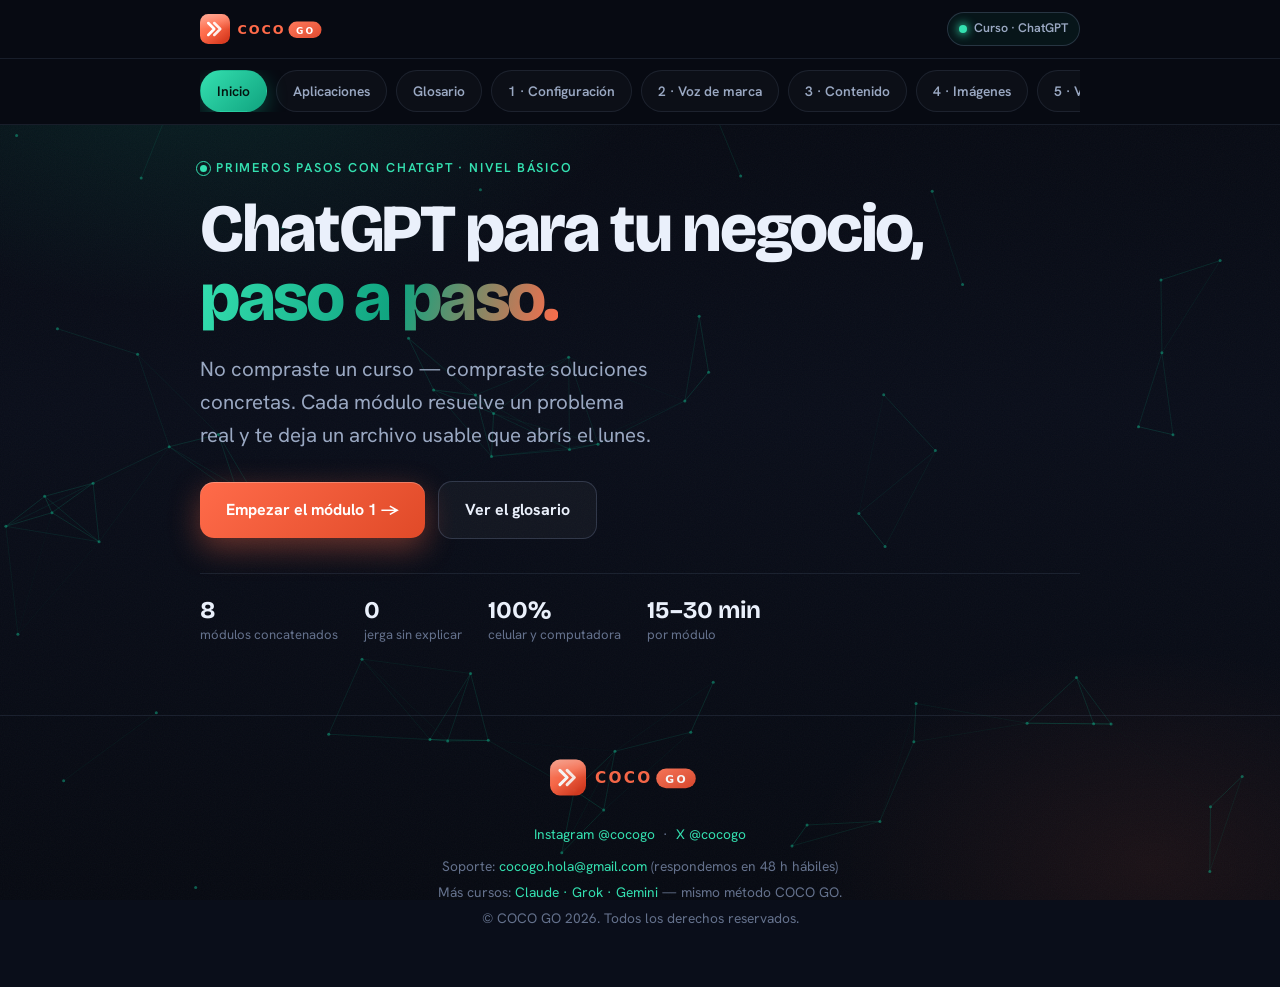
==== guia-nueva/index.html @ 67a26c63 "B2 M7-M8: intro educativa (decisiones + sistema permanente), Sistema IA detallado en M8" ====
<!DOCTYPE html>
<html lang="es">
<head>
<meta charset="UTF-8" />
<meta name="viewport" content="width=device-width, initial-scale=1.0, viewport-fit=cover" />
<title>ChatGPT para tu negocio — COCO GO</title>
<meta name="description" content="Curso práctico de ChatGPT para emprendedores y PyMEs. 8 módulos con prompts, plantillas y entregables reales. En español, sin tecnicismos." />
<meta property="og:type" content="website" />
<meta property="og:title" content="ChatGPT para tu negocio — COCO GO" />
<meta property="og:description" content="8 módulos concatenados. Cada uno resuelve un problema concreto y te deja un archivo usable esta semana." />
<meta property="og:site_name" content="COCO GO" />
<link rel="preconnect" href="https://fonts.googleapis.com">
<link rel="preconnect" href="https://fonts.gstatic.com" crossorigin>
<link href="https://fonts.googleapis.com/css2?family=Bricolage+Grotesque:opsz,wght@12..96,500;12..96,700;12..96,800&family=Hanken+Grotesk:wght@400;500;600;700&family=JetBrains+Mono:wght@400;500&display=swap" rel="stylesheet">
<style>
:root{
  --ink:#070A12; --bg:#0A0E1A; --surface:#0F1525; --surface-2:#141C30;
  --text:#EAF0FB; --muted:#9AA8C2; --faint:#64718C;
  --coral:#FF6B4A; --coral-rgb:255,107,74;
  --border:rgba(150,170,210,.12); --border-strong:rgba(150,170,210,.22);
  --theme:#10A37F; --theme-light:#34E0B0; --theme-rgb:16,163,127; --theme-dark:#0B7C60;
  --display:'Bricolage Grotesque',serif; --body:'Hanken Grotesk',system-ui,sans-serif; --mono:'JetBrains Mono',monospace;
  --maxw:920px; --r:18px;
}
*,*::before,*::after{box-sizing:border-box;margin:0;padding:0}
html{-webkit-text-size-adjust:100%;scroll-behavior:smooth}
body{font-family:var(--body);background:var(--bg);color:var(--text);line-height:1.6;font-size:16px;-webkit-font-smoothing:antialiased;overflow-x:hidden;position:relative;min-height:100vh}
#bg{position:fixed;inset:0;z-index:-2;width:100%;height:100%;display:block}
body::before{content:"";position:fixed;inset:0;z-index:-3;pointer-events:none;background:radial-gradient(60% 50% at 15% 4%, rgba(var(--theme-rgb),.16), transparent 60%),radial-gradient(45% 40% at 90% 96%, rgba(var(--coral-rgb),.08), transparent 60%),linear-gradient(180deg, var(--ink), var(--bg) 45%, var(--ink))}
body::after{content:"";position:fixed;inset:0;z-index:-1;pointer-events:none;opacity:.035;background-image:url("data:image/svg+xml,%3Csvg xmlns='http://www.w3.org/2000/svg' width='160' height='160'%3E%3Cfilter id='n'%3E%3CfeTurbulence type='fractalNoise' baseFrequency='.85' numOctaves='2'/%3E%3C/filter%3E%3Crect width='100%25' height='100%25' filter='url(%23n)'/%3E%3C/svg%3E")}
.wrap{max-width:var(--maxw);margin:0 auto;padding:0 20px}

/* radio tabs (hidden) */
.tab{position:absolute;opacity:0;pointer-events:none}

/* brand bar */
.brandbar{position:fixed;top:0;left:0;right:0;z-index:50;background:var(--ink);border-bottom:1px solid var(--border)}
.brandbar .wrap{display:flex;align-items:center;justify-content:space-between;height:58px}
.brand{display:flex;align-items:center}
.brand-logo{height:36px;width:auto;display:block}
.theme-chip{display:inline-flex;align-items:center;gap:7px;font-weight:600;font-size:.78rem;color:var(--muted);padding:6px 11px;border:1px solid var(--border-strong);border-radius:999px;background:rgba(var(--theme-rgb),.07)}
.theme-chip .dot{width:8px;height:8px;border-radius:50%;background:var(--theme-light);box-shadow:0 0 10px 1px var(--theme-light)}

/* nav */
.modnav{position:fixed;top:58px;left:0;right:0;z-index:40;padding:12px 0;background:var(--ink);border-bottom:1px solid var(--border)}
.modnav .scroll{display:flex;gap:9px;overflow-x:auto;scrollbar-width:none}
.modnav .scroll::-webkit-scrollbar{display:none}
.pill{flex-shrink:0;font-size:.86rem;font-weight:600;color:var(--muted);padding:9px 16px;border-radius:999px;border:1px solid var(--border);background:rgba(255,255,255,.025);cursor:pointer;white-space:nowrap;transition:all .22s;user-select:none}
.pill:hover{color:var(--text);border-color:var(--border-strong)}

main.wrap{padding-top:120px}
/* panel visibility (13 tabs) */
.panel{display:none;padding:34px 0 40px}
#t-inicio:checked~main #p-inicio,
#t-gloss:checked~main #p-gloss,
#t-m1:checked~main #p-m1,
#t-m2:checked~main #p-m2,
#t-m3:checked~main #p-m3,
#t-m4:checked~main #p-m4,
#t-m5:checked~main #p-m5,
#t-m6:checked~main #p-m6,
#t-m7:checked~main #p-m7,
#t-m8:checked~main #p-m8,
#t-apps:checked~main #p-apps,
#t-bonus:checked~main #p-bonus,
#t-verif:checked~main #p-verif{display:block;animation:rise .55s cubic-bezier(.2,.7,.3,1)}

/* active pill (13 tabs) */
#t-inicio:checked~.modnav .p-inicio,
#t-gloss:checked~.modnav .p-gloss,
#t-m1:checked~.modnav .p-m1,
#t-m2:checked~.modnav .p-m2,
#t-m3:checked~.modnav .p-m3,
#t-m4:checked~.modnav .p-m4,
#t-m5:checked~.modnav .p-m5,
#t-m6:checked~.modnav .p-m6,
#t-m7:checked~.modnav .p-m7,
#t-m8:checked~.modnav .p-m8,
#t-apps:checked~.modnav .p-apps,
#t-bonus:checked~.modnav .p-bonus,
#t-verif:checked~.modnav .p-verif{color:#04130E;background:linear-gradient(135deg,var(--theme-light),var(--theme));border-color:transparent;box-shadow:0 6px 20px rgba(var(--theme-rgb),.4)}

/* headings */
.eyebrow{display:inline-flex;align-items:center;gap:9px;font-size:.8rem;font-weight:600;letter-spacing:.14em;text-transform:uppercase;color:var(--theme-light);margin-bottom:16px}
.eyebrow .pulse{width:7px;height:7px;border-radius:50%;background:var(--theme-light);position:relative}
.eyebrow .pulse::after{content:"";position:absolute;inset:-4px;border-radius:50%;border:1px solid var(--theme-light);animation:ping 2.4s ease-out infinite}
@keyframes ping{0%{transform:scale(.6);opacity:.9}100%{transform:scale(2.2);opacity:0}}
.sec-head{display:flex;align-items:center;gap:15px;margin-bottom:8px}
.numchip{font-family:var(--mono);font-weight:500;font-size:.9rem;color:var(--theme-light);width:44px;height:44px;flex-shrink:0;display:grid;place-items:center;border-radius:12px;background:rgba(var(--theme-rgb),.1);border:1px solid rgba(var(--theme-rgb),.3)}
h2{font-family:var(--display);font-weight:700;font-size:clamp(1.5rem,3.6vw,2.05rem);letter-spacing:-.025em;line-height:1.1}
.sec-sub{color:var(--muted);margin:6px 0 22px 59px;font-size:1.02rem}
@media(max-width:560px){.sec-sub{margin-left:0}}

/* hero */
h1{font-family:var(--display);font-weight:800;font-size:clamp(2.4rem,7vw,4.2rem);line-height:1.03;letter-spacing:-.035em;margin-bottom:20px}
h1 .grad{background:linear-gradient(105deg,var(--theme-light),var(--theme) 55%,var(--coral));-webkit-background-clip:text;background-clip:text;color:transparent}
.lead{font-size:clamp(1.05rem,2.2vw,1.28rem);color:var(--muted);max-width:42ch;margin-bottom:30px}
.cta-row{display:flex;flex-wrap:wrap;gap:13px;align-items:center}
.btn{font-weight:700;font-size:1rem;padding:15px 26px;border-radius:14px;border:0;cursor:pointer;text-decoration:none;display:inline-flex;align-items:center;gap:10px;transition:transform .2s cubic-bezier(.34,1.3,.64,1),box-shadow .25s;user-select:none}
.btn-primary{background:linear-gradient(135deg,var(--coral),#E04A28);color:#fff;box-shadow:0 10px 30px rgba(var(--coral-rgb),.38),inset 0 1px 0 rgba(255,255,255,.25)}
.btn-primary:hover{transform:translateY(-2px);box-shadow:0 16px 40px rgba(var(--coral-rgb),.5)}
.btn-ghost{background:rgba(255,255,255,.04);color:var(--text);border:1px solid var(--border-strong)}
.btn-ghost:hover{transform:translateY(-2px);border-color:var(--theme-light);color:var(--theme-light)}
.trust{display:flex;flex-wrap:wrap;gap:10px 26px;margin-top:34px;padding-top:24px;border-top:1px solid var(--border)}
.trust .t{display:flex;flex-direction:column;gap:2px}
.trust .t b{font-family:var(--display);font-weight:700;font-size:1.5rem;line-height:1}
.trust .t span{font-size:.82rem;color:var(--faint)}

/* cards */
.card{background:linear-gradient(165deg,var(--surface),var(--surface-2));border:1px solid var(--border);border-radius:var(--r);padding:24px;position:relative;overflow:hidden;margin-bottom:16px}
.card::before{content:"";position:absolute;inset:0 0 auto 0;height:1px;background:linear-gradient(90deg,transparent,rgba(255,255,255,.18),transparent)}
.card h3{font-family:var(--display);font-weight:700;font-size:1.1rem;margin-bottom:10px;letter-spacing:-.01em}
.card p{color:var(--muted);font-size:1rem;margin-bottom:8px}
.card p:last-child{margin-bottom:0}
.card p strong{color:var(--text)}
.card ol,.card ul{padding-left:1.2rem;color:var(--muted);font-size:.97rem;margin-bottom:8px}
.card li{margin-bottom:.45rem}
.card li strong{color:var(--text)}
.card code{font-family:var(--mono);font-size:.84rem;color:var(--theme-light);background:rgba(var(--theme-rgb),.1);padding:2px 6px;border-radius:4px}
.card a{color:var(--theme-light);text-decoration:none;border-bottom:1px solid rgba(var(--theme-rgb),.3)}
.card a:hover{border-bottom-color:var(--theme-light)}

/* fastlane */
.fastlane{display:flex;gap:14px;background:rgba(var(--theme-rgb),.08);border:1px solid rgba(var(--theme-rgb),.28);border-radius:14px;padding:15px 17px;margin-bottom:20px}
.fastlane .bolt{flex-shrink:0;width:33px;height:33px;border-radius:9px;display:grid;place-items:center;background:linear-gradient(135deg,var(--theme-light),var(--theme));color:#04130E;font-size:1.05rem;box-shadow:0 4px 14px rgba(var(--theme-rgb),.45)}
.fastlane .label{font-size:.73rem;font-weight:700;letter-spacing:.1em;text-transform:uppercase;color:var(--theme-light);display:block;margin-bottom:3px}
.fastlane p{font-size:.95rem;color:var(--text);margin:0}

/* prompts */
.prompt{background:var(--ink);border:1px solid var(--border-strong);border-radius:13px;overflow:hidden;margin-top:12px;margin-bottom:4px}
.prompt .top{display:flex;align-items:center;justify-content:space-between;padding:9px 14px;border-bottom:1px solid var(--border);background:rgba(255,255,255,.02)}
.prompt .top span{font-family:var(--mono);font-size:.74rem;color:var(--faint);letter-spacing:.05em}
.copy{font-size:.78rem;font-weight:600;color:var(--theme-light);background:rgba(var(--theme-rgb),.1);border:1px solid rgba(var(--theme-rgb),.3);padding:5px 12px;border-radius:8px;cursor:pointer;transition:all .2s;font-family:var(--body)}
.copy:hover{background:rgba(var(--theme-rgb),.2)}
.prompt pre{font-family:var(--mono);font-size:.85rem;line-height:1.65;color:#CBD7EC;padding:16px;white-space:pre-wrap;margin:0}
.entregable{display:inline-flex;align-items:center;gap:8px;margin-top:14px;font-size:.84rem;font-weight:600;color:var(--theme-light);padding:7px 13px;border-radius:999px;border:1px dashed rgba(var(--theme-rgb),.4);background:rgba(var(--theme-rgb),.05)}
strong.field{background:rgba(var(--theme-rgb),.14);color:var(--theme-light);font-style:italic;font-weight:600;padding:1px 5px;border-radius:4px;font-family:var(--body)}

/* kit tree */
.kit-tree{font-family:var(--mono);font-size:.82rem;background:var(--ink);border:1px solid var(--border);border-radius:10px;padding:14px;color:#CBD7EC;white-space:pre;overflow-x:auto;margin:10px 0}

/* glosario */
.gloss-search{display:flex;align-items:center;gap:10px;background:var(--surface);border:1px solid var(--border-strong);border-radius:12px;padding:11px 15px;margin-bottom:14px}
.gloss-search input{flex:1;background:transparent;border:0;color:var(--text);font-family:var(--body);font-size:1rem;outline:none}
.gloss-search input::placeholder{color:var(--faint)}
.gloss-list{display:flex;flex-direction:column;gap:7px}
.gitem{border:1px solid var(--border);border-radius:11px;background:var(--surface);overflow:hidden}
.gterm{width:100%;display:flex;align-items:center;justify-content:space-between;gap:12px;background:transparent;border:0;cursor:pointer;color:var(--text);font-family:var(--body);font-weight:600;font-size:1rem;padding:13px 16px;text-align:left;transition:color .2s}
.gterm:hover{color:var(--theme-light)}
.gterm .chev{flex-shrink:0;color:var(--theme-light);font-size:1.2rem;line-height:1;transition:transform .25s}
.gterm.open{color:var(--theme-light)}
.gterm.open .chev{transform:rotate(45deg)}
.gdef{max-height:0;overflow:hidden;transition:max-height .3s ease}
.gdef p{padding:0 16px 14px;color:var(--muted);font-size:.96rem;margin:0}
.gloss-note{margin-top:13px;font-size:.88rem;color:var(--faint)}

/* aplicaciones */
.app-grid{display:grid;grid-template-columns:repeat(auto-fill,minmax(260px,1fr));gap:13px;margin-top:16px;margin-bottom:20px}
.app{background:linear-gradient(165deg,var(--surface),var(--surface-2));border:1px solid var(--border);border-radius:14px;padding:19px}
.app .ic{width:37px;height:37px;border-radius:10px;display:grid;place-items:center;background:rgba(var(--theme-rgb),.1);border:1px solid rgba(var(--theme-rgb),.25);font-size:1.05rem;margin-bottom:11px}
.app h4{font-family:var(--display);font-weight:700;font-size:1.04rem;margin-bottom:6px}
.app p{font-size:.93rem;color:var(--muted);margin:0}
.app ul{font-size:.9rem;color:var(--muted);padding-left:1.1rem;margin-top:8px}
.app li{margin-bottom:.3rem}
.fw-row{display:flex;gap:13px;flex-wrap:wrap;margin-top:16px}
.fw-box{flex:1;min-width:240px;border-radius:12px;padding:14px}
.fw-box h4{font-size:.85rem;font-weight:700;margin-bottom:6px}
.fw-box ul{padding-left:1.1rem;color:var(--muted);font-size:.88rem}
.fw-box li{margin-bottom:.25rem}
.fw-str{border-left:4px solid #34D399;background:rgba(52,211,153,.06)}
.fw-str h4{color:#34D399}
.fw-weak{border-left:4px solid #FBBF24;background:rgba(251,191,36,.05)}
.fw-weak h4{color:#FBBF24}

/* bonus */
.bonus-cat{font-size:.78rem;font-weight:800;text-transform:uppercase;letter-spacing:.08em;color:var(--coral);margin:24px 0 12px;padding-bottom:8px;border-bottom:1px solid var(--border)}

/* verificación */
.check-list{display:flex;flex-direction:column}
.check{display:flex;align-items:flex-start;gap:12px;padding:13px 0;border-bottom:1px solid var(--border)}
.check:last-child{border-bottom:0}
.check .box{flex-shrink:0;width:24px;height:24px;border-radius:7px;border:1.5px solid var(--border-strong);display:grid;place-items:center;color:var(--theme-light);font-size:.9rem}
.check p{font-size:.98rem;color:var(--text);margin:0}
.check p small{display:block;color:var(--faint);font-size:.85rem}

/* cross-sell */
.next{margin-top:26px;background:radial-gradient(120% 140% at 100% 0%, rgba(var(--coral-rgb),.14), transparent 55%),linear-gradient(165deg,var(--surface),var(--surface-2));border:1px solid var(--border-strong);border-radius:20px;padding:28px;position:relative;overflow:hidden}
.next .kicker{font-size:.76rem;font-weight:700;letter-spacing:.14em;text-transform:uppercase;color:var(--faint);margin-bottom:10px}
.next h3{font-family:var(--display);font-weight:800;font-size:clamp(1.35rem,3.5vw,1.9rem);letter-spacing:-.025em;margin-bottom:8px}
.next h3 .c{color:var(--coral)}
.next p{color:var(--muted);max-width:46ch;margin-bottom:18px}
.next .go{display:inline-flex;align-items:center;gap:9px;font-weight:700;color:var(--text);text-decoration:none;padding:13px 22px;border-radius:13px;background:rgba(255,255,255,.05);border:1px solid var(--border-strong);transition:all .25s}
.next .go:hover{transform:translateX(3px);border-color:var(--coral);color:var(--coral)}

footer{text-align:center;padding:40px 20px 54px;color:var(--faint);font-size:.86rem;border-top:1px solid var(--border);margin-top:30px}
.foot-logo{width:180px;height:auto;margin-bottom:14px;opacity:.96}
footer p{margin:4px auto;max-width:64ch}
footer a{color:var(--theme-light);text-decoration:none}
@keyframes rise{from{opacity:0;transform:translateY(14px)}to{opacity:1;transform:none}}
@media(prefers-reduced-motion:reduce){.panel{animation:none!important}.eyebrow .pulse::after{animation:none}}
.devcols{display:flex;flex-wrap:wrap;gap:12px;margin-top:14px}
.devcol{flex:1 1 240px;background:rgba(var(--theme-rgb),.05);border:1px solid rgba(var(--theme-rgb),.18);border-radius:12px;padding:14px 16px}
.devcol h4{margin:0 0 10px;font-size:.95rem;display:flex;align-items:center;gap:7px}
.devcol ul{margin:0;padding-left:16px}
.devcol li{margin:6px 0;font-size:.9rem;color:var(--faint);line-height:1.5}
</style>
</head>
<body>
<canvas id="bg"></canvas>

<!-- 13 pestañas -->
<input class="tab" type="radio" name="coco-tab" id="t-inicio" checked>
<input class="tab" type="radio" name="coco-tab" id="t-gloss">
<input class="tab" type="radio" name="coco-tab" id="t-m1">
<input class="tab" type="radio" name="coco-tab" id="t-m2">
<input class="tab" type="radio" name="coco-tab" id="t-m3">
<input class="tab" type="radio" name="coco-tab" id="t-m4">
<input class="tab" type="radio" name="coco-tab" id="t-m5">
<input class="tab" type="radio" name="coco-tab" id="t-m6">
<input class="tab" type="radio" name="coco-tab" id="t-m7">
<input class="tab" type="radio" name="coco-tab" id="t-m8">
<input class="tab" type="radio" name="coco-tab" id="t-apps">
<input class="tab" type="radio" name="coco-tab" id="t-bonus">
<input class="tab" type="radio" name="coco-tab" id="t-verif">

<header class="brandbar">
  <div class="wrap">
    <div class="brand">
      <img src="assets/logo-coco-go.svg" class="brand-logo" alt="COCO GO">
    </div>
    <span class="theme-chip"><span class="dot"></span>Curso · ChatGPT</span>
  </div>
</header>

<nav class="modnav">
  <div class="wrap"><div class="scroll">
    <label class="pill p-inicio" for="t-inicio">Inicio</label>
    <label class="pill p-apps" for="t-apps">Aplicaciones</label>
    <label class="pill p-gloss" for="t-gloss">Glosario</label>
    <label class="pill p-m1" for="t-m1">1 · Configuración</label>
    <label class="pill p-m2" for="t-m2">2 · Voz de marca</label>
    <label class="pill p-m3" for="t-m3">3 · Contenido</label>
    <label class="pill p-m4" for="t-m4">4 · Imágenes</label>
    <label class="pill p-m5" for="t-m5">5 · Ventas</label>
    <label class="pill p-m6" for="t-m6">6 · Flujos</label>
    <label class="pill p-m7" for="t-m7">7 · Investigación</label>
    <label class="pill p-m8" for="t-m8">8 · Sistema</label>
    <label class="pill p-verif" for="t-verif">Verificación</label>
    <label class="pill p-bonus" for="t-bonus">Bonus</label>
  </div></div>
</nav>

<main class="wrap">

  <!-- ═══ INICIO ═══ -->
  <section class="panel" id="p-inicio">
    <span class="eyebrow"><span class="pulse"></span>Primeros pasos con ChatGPT · nivel básico</span>
    <h1>ChatGPT para tu negocio,<br><span class="grad">paso a paso.</span></h1>
    <p class="lead">No compraste un curso — compraste soluciones concretas. Cada módulo resuelve un problema real y te deja un archivo usable que abrís el lunes.</p>
    <div class="cta-row">
      <label class="btn btn-primary" for="t-m1">Empezar el módulo 1 →</label>
      <label class="btn btn-ghost" for="t-gloss">Ver el glosario</label>
    </div>
    <div class="trust">
      <div class="t"><b>8</b><span>módulos concatenados</span></div>
      <div class="t"><b>0</b><span>jerga sin explicar</span></div>
      <div class="t"><b>100%</b><span>celular y computadora</span></div>
      <div class="t"><b>15–30 min</b><span>por módulo</span></div>
    </div>
  </section>

  <!-- ═══ GLOSARIO ═══ -->
  <section class="panel" id="p-gloss">
    <div class="sec-head"><span class="numchip" style="font-size:1.25rem">Aa</span><h2>Glosario · 22 conceptos clave</h2></div>
    <p class="sec-sub">Antes de arrancar, leé el estándar de calidad y el mapa del kit. El glosario está para cuando una palabra te trabe.</p>

    <div class="card">
      <h3>📦 Tu kit al terminar — soluciones en archivos</h3>
      <p>No es material de estudio. Es lo que abrís cuando tenés un problema en el negocio:</p>
      <pre class="kit-tree">Sistema IA/
├── 01-perfil          → ChatGPT ya conoce tu negocio
├── 02-voz-de-marca    → textos que suenan a vos, no a robot
├── 03-calendario      → semana de contenido resuelta
├── 04-imagenes        → visuals profesionales de marca
├── 05-mensajes-venta  → ventas por WhatsApp/email en 2 min
├── 06-flujos          → tareas repetitivas en minutos
├── 07-ficha-idea      → saber si una idea vale (o no)
└── 08-manual-operacion → cómo operar con IA cada semana</pre>
    </div>

    <div class="card">
      <h3>⏱️ Estándar de calidad — un módulo está listo si cumplís las 5</h3>
      <ol>
        <li><strong>Datos reales</strong> — precios, servicios, clientes y tono tuyo, no placeholders.</li>
        <li><strong>Al menos una iteración</strong> — si sonó genérico, pediste ajuste concreto.</li>
        <li><strong>Prueba en operación</strong> — enviaste, publicaste o cronometraste.</li>
        <li><strong>Guardado en Sistema IA</strong> — archivo nombrado, encontrable el lunes.</li>
        <li><strong>Repetible sin esta guía</strong> — sabés qué prompt usar y dónde está el entregable.</li>
      </ol>
    </div>

    <div class="gloss-search"><span>🔎</span><input id="gloss-q" placeholder="Buscar un término…" autocomplete="off"></div>

    <div class="card" style="margin-bottom:14px">
      <h3>📩 Carta al alumno</h3>
      <p>Pasaste plata y tiempo comprando este curso. Lo mínimo que merecés es claridad: <strong>no hay magia</strong>. ChatGPT es una herramienta potente con un límite claro — sin tu contexto real, da respuestas genéricas. Tu trabajo es alimentarla con datos de tu negocio, iterar hasta que suene bien y publicar aunque no sea perfecto.</p>
      <p>Si completás los 8 módulos con datos reales y al menos 1 entregable usado por semana, en un mes vas a tener un sistema que trabaja mientras vos vendés.</p>
    </div>

    <div class="card" style="margin-bottom:14px">
      <h3>🗺️ Mapa del curso</h3>
      <p><strong>Base:</strong> M1 Configuración → M2 Voz de marca<br>
      <strong>Contenido:</strong> M3 Redes → M4 Imágenes<br>
      <strong>Ventas:</strong> M5 Mensajes → M6 Flujos<br>
      <strong>Estrategia:</strong> M7 Investigación → M8 Sistema permanente</p>
      <p style="margin-top:8px;font-size:.9rem;color:var(--faint)">Hacelos en orden la primera vez. Después podés entrar por cualquier módulo según la urgencia de la semana.</p>
    </div>

    <div class="card" style="margin-bottom:14px">
      <h3>⚙️ Antes de empezar</h3>
      <ul>
        <li>Cuenta en <strong>chatgpt.com</strong> (el plan free alcanza para todo el curso).</li>
        <li>Una nota o carpeta en el celular o compu donde guardar los entregables — llamala <strong>"Sistema IA"</strong>.</li>
        <li>15–30 minutos por módulo. No intentes hacerlos todos en un día.</li>
        <li>Datos reales de tu negocio: qué vendés, a quién, cuánto, por qué canal.</li>
      </ul>
    </div>

    <div class="card" style="margin-bottom:14px">
      <h3>🔧 Refinamiento de prompts — la regla de 3</h3>
      <p>ChatGPT rara vez acierta en el primer intento — y eso es normal. La calidad del resultado depende de cuánto refinás, no de cuánto pedís de una vez. Regla práctica:</p>
      <ol>
        <li><strong>Primer intento:</strong> pedís con contexto básico. Mirás si la dirección es buena.</li>
        <li><strong>Segunda vuelta:</strong> ajustás lo específico que no funcionó ("más corto", "menos formal", "agregá precio").</li>
        <li><strong>Tercera vuelta:</strong> afinás detalles finales. En este punto, el 90% de los resultados ya sirven.</li>
      </ol>
      <p>Si después de 3 intentos sigue sin funcionar, el problema suele ser falta de contexto — agregá más datos de tu negocio.</p>
    </div>

    <div class="gloss-list" id="gloss-list">

      <div class="gitem"><button class="gterm">ChatGPT<span class="chev">+</span></button><div class="gdef"><p>Asistente de inteligencia artificial que conversa por texto. Lo usás como un chat: le escribís lo que necesitás y te responde en segundos. Podés pedirle que redacte emails, arme calendarios o analice ideas. <em>No reemplaza tu criterio</em> — acelera el trabajo repetitivo.</p></div></div>

      <div class="gitem"><button class="gterm">IA (Inteligencia Artificial)<span class="chev">+</span></button><div class="gdef"><p>Tecnología que aprende patrones de millones de textos para generar respuestas útiles. Para vos como emprendedor, significa tener un <em>asistente 24/7</em> que redacta, resume, organiza y propone — sin contratar a nadie extra. No necesitás entender cómo funciona por dentro; solo <strong>saber pedirle bien</strong> las cosas.</p></div></div>

      <div class="gitem"><button class="gterm">Prompt<span class="chev">+</span></button><div class="gdef"><p>El mensaje o instrucción que le das a ChatGPT. Como darle una orden clara a un empleado nuevo: cuanto más <em>contexto</em> (quién sos, qué vendés, qué tono querés), mejor resultado. Ejemplo malo: "escribí un post". Ejemplo bueno: "Soy nutricionista en Buenos Aires, escribí un post de Instagram de 100 palabras sobre desayunos rápidos para mamás ocupadas, tono cercano".</p></div></div>

      <div class="gitem"><button class="gterm">Contexto<span class="chev">+</span></button><div class="gdef"><p>Toda la información que le das a ChatGPT para que entienda <em>tu situación</em>: negocio, audiencia, objetivo, tono y restricciones. Sin contexto, las respuestas son genéricas. Con buen contexto, parecen hechas por alguien que <strong>conoce tu marca</strong>.</p></div></div>

      <div class="gitem"><button class="gterm">Instrucciones personalizadas<span class="chev">+</span></button><div class="gdef"><p>Espacio en ChatGPT donde cargás información <em>fija</em> sobre tu negocio: qué hacés, a quién le vendés, cómo hablás. ChatGPT las lee en cada conversación nueva, así <strong>no repetís el contexto</strong> cada vez. Es la configuración más importante del Módulo 1.</p></div></div>

      <div class="gitem"><button class="gterm">GPT / GPT-4o / GPT-5<span class="chev">+</span></button><div class="gdef"><p>El "motor" detrás de ChatGPT. Los <strong>modelos más nuevos</strong> son más capaces: entienden mejor el contexto, escriben con más matices y cometen menos errores. <strong>GPT-4o</strong> es el modelo que usás en el plan gratuito y Plus — excelente para todo este curso. <strong>GPT-5</strong> (2025) es el más avanzado: razonamiento largo y respuestas más precisas. Para empezar, el <em>plan free con GPT-4o alcanza</em> perfectamente.</p></div></div>

      <div class="gitem"><button class="gterm">CTA (Call to Action)<span class="chev">+</span></button><div class="gdef"><p>La frase que le dice al lector <em>qué hacer después</em> de ver tu contenido. Ejemplos: "Escribime por WhatsApp", "Agendá tu consulta gratis", "Comentá si te pasó lo mismo". Sin CTA, tu post educa pero <strong>no genera contacto ni ventas</strong>.</p></div></div>

      <div class="gitem"><button class="gterm">Hook<span class="chev">+</span></button><div class="gdef"><p>La primera línea de tu publicación — la que <em>frena el scroll</em>. Tiene que generar curiosidad, identificación o sorpresa en menos de 2 segundos. Ejemplo: "Perdí 3 clientes por responder tarde. Esto cambió todo." Un buen hook vale más que <strong>10 párrafos aburridos</strong>.</p></div></div>

      <div class="gitem"><button class="gterm">Lead<span class="chev">+</span></button><div class="gdef"><p>Una persona interesada en tu producto o servicio que <em>todavía no compró</em>. Puede ser alguien que te escribió por Instagram, dejó su email o pidió un presupuesto. ChatGPT te ayuda a redactar los mensajes de seguimiento <strong>sin sonar robótico</strong>.</p></div></div>

      <div class="gitem"><button class="gterm">Voz de marca<span class="chev">+</span></button><div class="gdef"><p>Cómo suena tu negocio cuando escribe o habla: formal o cercano, técnico o simple, serio o divertido. Definirla evita que ChatGPT te suene como una <em>multinacional genérica</em>. Se define con <strong>3 palabras de tono</strong>, palabras prohibidas y un ejemplo real de cómo escribís vos.</p></div></div>

      <div class="gitem"><button class="gterm">Micronicho<span class="chev">+</span></button><div class="gdef"><p>Un segmento <em>muy específico</em> de mercado. En vez de "coach", sos "coach de productividad para madres emprendedoras en México". Cuanto más específico, mejor responde ChatGPT porque entiende exactamente a quién le hablás.</p></div></div>

      <div class="gitem"><button class="gterm">Token<span class="chev">+</span></button><div class="gdef"><p>Unidad de texto que ChatGPT procesa (aproximadamente 4 caracteres en español = 1 token). Si tu prompt es muy largo, ChatGPT puede <em>"olvidar" el inicio</em>. Solución: empezá conversación nueva para tareas distintas y sé <strong>conciso</strong> en tus instrucciones.</p></div></div>

      <div class="gitem"><button class="gterm">Iteración<span class="chev">+</span></button><div class="gdef"><p>Pedir ajustes hasta que el resultado te convenza. ChatGPT rara vez acierta en el primer intento — y eso es normal. Frases útiles: <em>"más corto"</em>, <em>"menos formal"</em>, <em>"agregá un CTA"</em>. La calidad final depende de cuánto <strong>refinás</strong>, no de cuánto pedís de una vez.</p></div></div>

      <div class="gitem"><button class="gterm">Plantilla reutilizable<span class="chev">+</span></button><div class="gdef"><p>Un prompt con <em>campos entre corchetes</em> que reutilizás cambiando solo las variables. Ejemplo: "Escribí un email de seguimiento para [NOMBRE] que consultó por [SERVICIO]." Te ahorra tiempo y mantiene <strong>calidad consistente</strong> en tareas repetitivas.</p></div></div>

      <div class="gitem"><button class="gterm">Alucinación<span class="chev">+</span></button><div class="gdef"><p>Cuando ChatGPT inventa datos, estadísticas o referencias que <em>suenan reales pero no lo son</em>. Siempre validá cifras, leyes y datos técnicos. Para copy y ideas creativas es menos riesgoso; para <strong>decisiones legales o médicas</strong>, nunca confíes solo en la IA.</p></div></div>

      <div class="gitem"><button class="gterm">Embudo de ventas<span class="chev">+</span></button><div class="gdef"><p>El camino que recorre un cliente: de <em>desconocido</em> → interesado → consulta → compra. ChatGPT te ayuda en cada etapa: contenido que atrae, mensajes que nutren, emails que cierran. Pensar en embudo evita publicar contenido <strong>bonito pero que no vende</strong>.</p></div></div>

      <div class="gitem"><button class="gterm">Automatización<span class="chev">+</span></button><div class="gdef"><p>Delegar lo <em>repetitivo</em> (FAQs, seguimientos, calendarios, resúmenes) para liberar tiempo de lo que solo vos podés hacer: vender, decidir, relacionarte. ChatGPT es tu primer paso de automatización <strong>sin código ni herramientas extra</strong>.</p></div></div>

      <div class="gitem"><button class="gterm">FAQ<span class="chev">+</span></button><div class="gdef"><p>Preguntas frecuentes que te repiten tus clientes. ChatGPT puede generar respuestas listas para WhatsApp, web o Instagram. Tener FAQs bien redactadas <em>reduce consultas repetitivas</em> y acelera la decisión de compra.</p></div></div>

      <div class="gitem"><button class="gterm">Calendario editorial<span class="chev">+</span></button><div class="gdef"><p>Tu plan de publicaciones: qué subir, en qué red y con qué objetivo cada semana. ChatGPT lo arma en minutos si le das tu negocio, pilares de contenido y frecuencia. Evita el <em>"¿qué publico hoy?"</em> y mantiene <strong>consistencia</strong> sin agotarte.</p></div></div>

      <div class="gitem"><button class="gterm">Copywriting<span class="chev">+</span></button><div class="gdef"><p>Escribir textos que <em>persuaden</em>: posts, emails, landing pages, mensajes de venta. No es literatura — es comunicación con objetivo (clic, respuesta, compra). ChatGPT acelera el borrador; vos ajustás el tono y la <strong>verdad de tu negocio</strong>.</p></div></div>

      <div class="gitem"><button class="gterm">Sistema IA<span class="chev">+</span></button><div class="gdef"><p>Tu carpeta de trabajo — en Notas del celular, Google Docs o archivos. Ahí guardás cada entregable de la guía con nombre fijo (<em>01-perfil</em>, <em>05-mensajes-venta</em>, etc.). No es decoración: es lo que abrís cada lunes en vez de releer la guía entera.</p></div></div>

      <div class="gitem"><button class="gterm">Conversación nueva<span class="chev">+</span></button><div class="gdef"><p>En ChatGPT es como empezar una reunión en blanco. Usala cuando cambiás de tarea (de posts a emails, de ventas a operaciones). Mantener todo en un solo chat largo mezcla contextos y <em>empeora los resultados</em>. Regla práctica: <strong>1 tarea = 1 chat</strong>.</p></div></div>

    </div>
    <p class="gloss-note">Tocá un término para ver la definición. El buscador filtra en tiempo real.</p>
  </section>

  <!-- ═══ MÓDULO 1 ═══ -->
  <section class="panel" id="p-m1">
    <div class="sec-head"><span class="numchip">01</span><h2>Configuración en 20 minutos</h2></div>
    <p class="sec-sub">El día que separa "uso ChatGPT a veces" de "tengo un asistente que conoce mi negocio". Sin este paso, todo lo demás suena genérico.</p>

    <div class="card" style="border-left:3px solid var(--theme-light)">
      <h3>🧠 ¿Qué es ChatGPT y para qué te sirve?</h3>
      <p>ChatGPT es un programa de inteligencia artificial creado por OpenAI que entendés y usás conversando: le escribís en español, como si fuera un chat con un asistente, y te responde en segundos. No instalás nada especial. No necesitás saber programar.</p>
      <p>Por dentro, "aprendió" leyendo miles de millones de textos — libros, artículos, conversaciones. Eso le permite escribir, resumir, organizar, analizar y proponer. Para tu negocio, significa tener un colaborador disponible las 24 horas que sabe redactar, armar calendarios, responder consultas y ayudarte a tomar decisiones.</p>
      <p><strong>Por qué este módulo es el más importante:</strong> sin configurarlo, ChatGPT no te conoce. Cada conversación nueva arranca de cero: tenés que explicarle tu negocio, tono y cliente una y otra vez. Una vez que lo configurás bien, recuerda quién sos en cada chat nuevo y las respuestas salen ajustadas a tu realidad desde el primer mensaje.</p>
      <div class="devcols">
        <div class="devcol"><h4>📱 Desde el celular</h4><ul>
          <li>Descargá la app oficial de ChatGPT (OpenAI, logo blanco sobre negro) desde App Store o Google Play. Creá cuenta con email o Google.</li>
          <li>Las instrucciones personalizadas se configuran en: Perfil → Configuración → Personalización.</li>
          <li>Plan gratuito: funciona para toda la guía.</li>
        </ul></div>
        <div class="devcol"><h4>💻 Desde la computadora</h4><ul>
          <li>Abrí chatgpt.com en Chrome, Firefox o Safari. Creá cuenta en menos de 2 minutos.</li>
          <li>Mismo menú, más fácil de leer y editar texto largo. Recomendado para esta configuración inicial.</li>
          <li>Plan Plus (USD 20/mes): modelos más potentes. No lo necesitás para empezar.</li>
        </ul></div>
      </div>
    </div>

    <div class="card" style="border-left:3px solid var(--theme-light)">
      <h3>📚 Qué vas a aprender — cómo funciona — cómo aplicarlo</h3>
      <p><strong>Qué:</strong> Configurar ChatGPT con el perfil de tu negocio para que cada respuesta sea específica, no genérica. Móvil y escritorio, mismos pasos.</p>
      <p><strong>Cómo:</strong> ChatGPT tiene un espacio de "Instrucciones personalizadas" que lee en cada conversación nueva. Le cargás tu negocio una vez y ya no repetís contexto.</p>
      <p><strong>Cómo aplicarlo:</strong> Completá el diagnóstico → cargá la plantilla con tus datos reales → enviá el prompt de prueba. Si el resultado menciona tu negocio y tu tono, el módulo está listo. Tiempo estimado: 20 minutos. Compatible con celular y computadora.</p>
    </div>

    <div class="fastlane"><span class="bolt">⚡</span><div><span class="label">Carril rápido</span><p>Abrí ChatGPT → Configuración → Instrucciones personalizadas, pegá la plantilla <strong>Perfil de Negocio</strong> de abajo con tus datos reales y guardá.</p></div></div>

    <div class="card">
      <h3>✅ Tu solución al terminar</h3>
      <p><strong>Problema:</strong> ChatGPT no conoce tu negocio — todo suena genérico y lo editás igual.</p>
      <p><strong>Te llevás:</strong> <code>01-perfil</code> + instrucciones cargadas en ChatGPT + 1 mensaje de WhatsApp usable.</p>
      <p><strong>Lo usás cuando:</strong> abras cualquier chat nuevo y necesités respuesta con tu tono, precio y cliente ideal — sin re-explicar todo.</p>
    </div>

    <div class="card">
      <h3>📋 Pasos</h3>
      <ol>
        <li>Completá el <strong>diagnóstico</strong> de abajo y guardá la respuesta en una nota llamada <strong>"Sistema IA"</strong>.</li>
        <li>Entrá a <strong>chatgpt.com</strong> y creá tu cuenta con email o Google. El plan <strong>gratuito</strong> alcanza para completar esta guía.</li>
        <li>Hacé clic en tu <strong>foto de perfil</strong> → <strong>Configuración</strong> → <strong>Personalización</strong> → <strong>Instrucciones personalizadas</strong>.</li>
        <li>Vas a ver 3 campos. En el campo 1, pegá la plantilla <strong>Perfil de Negocio</strong> de abajo con tus datos reales.</li>
        <li>En el campo 2, escribí: <em>"Respondé siempre en español latinoamericano, con tono [TU TONO]. Frases cortas. Sin relleno corporativo. Dá ejemplos aplicados a mi negocio."</em></li>
        <li>Hacé clic en <strong>Guardar</strong>. Abrí un chat nuevo y enviá el <strong>prompt de prueba</strong>.</li>
        <li>Si la respuesta suena genérica, agregá un ejemplo real de cómo escribís con clientes y pedí que lo imite.</li>
      </ol>
    </div>

    <div class="card" style="background:rgba(var(--theme-rgb),.05);border-color:rgba(var(--theme-rgb),.25)">
      <h3>🧠 ¿Qué es el Sistema IA y por qué importa desde el módulo 1?</h3>
      <p>El <strong>Sistema IA</strong> es tu carpeta de trabajo — en Notas del celular, Google Docs o en tu compu. Cada módulo te deja un archivo con nombre fijo (<code>01-perfil</code>, <code>02-voz-de-marca</code>, etc.).</p>
      <p>Empezás a construirlo hoy, acá, con el <strong>01-perfil</strong>. Al terminar el módulo 8, vas a tener 8 archivos que reemplazan esta guía: los abrís cuando los necesitás, sin releer nada.</p>
      <p>La diferencia entre "uso ChatGPT a veces" y "tengo un sistema" está en si guardás o no. Guardá todo, aunque el resultado sea imperfecto.</p>
    </div>

    <div class="card">
      <h3>🔍 Prompt de diagnóstico (5 min)</h3>
      <div class="prompt">
        <div class="top"><span>prompt · diagnóstico</span><button class="copy">Copiar</button></div>
        <pre>Antes de configurar nada, ayudame a enfocar esta guía en MI negocio:
1) ¿Qué vendo y a quién? (1 frase concreta)
2) ¿Qué tarea me roba más tiempo hoy? (ej: responder WhatsApp, crear posts, presupuestos)
3) ¿Qué resultado necesito en 7 días? Elegí uno: más ventas / más contenido publicado / más tiempo libre
4) ¿Por qué canal vendo más hoy? (Instagram, WhatsApp, email, local físico, otro)
Con mis respuestas:
- Decime qué módulos priorizar
- Qué entregable me va a impactar más esta semana
Sé directo. Español latinoamericano.</pre>
      </div>
    </div>

    <div class="card">
      <h3>📎 Plantilla — Perfil de Negocio</h3>
      <div class="prompt">
        <div class="top"><span>instrucciones personalizadas · campo 1</span><button class="copy">Copiar</button></div>
        <pre>Sos mi asistente de negocio. Mi empresa: <strong class="field">[NOMBRE]</strong>.
Vendo: <strong class="field">[PRODUCTO/SERVICIO]</strong>. Precio o rango: <strong class="field">[DESDE $X / PACK $Y]</strong>.
Mi cliente ideal: <strong class="field">[QUIÉN — específico, no "todos"]</strong>.
Por qué me eligen vs. competencia: <strong class="field">[1 FRASE REAL]</strong>.
Canal principal de ventas: <strong class="field">[WhatsApp / Instagram / local / email]</strong>.
Mi tono de marca: <strong class="field">[3 PALABRAS: ej. cercano, directo, práctico]</strong>.
País/mercado: <strong class="field">[EJ: Argentina, México, Colombia]</strong>.
Objeción que más escucho: <strong class="field">[EJ: "está caro" / "lo pienso"]</strong>.
Siempre respondé en español latinoamericano, con acciones concretas y ejemplos aplicados a mi negocio.
No uses frases vacías como "en el mundo actual" o "es importante destacar".</pre>
      </div>
    </div>

    <div class="card">
      <h3>🧪 Prompt de prueba</h3>
      <div class="prompt">
        <div class="top"><span>prompt · prueba</span><button class="copy">Copiar</button></div>
        <pre>Escribí un mensaje de WhatsApp de 3 líneas para presentar mi negocio a un cliente nuevo. Que suene humano, no robótico. Incluí un CTA para agendar una llamada de 15 minutos.</pre>
      </div>
    </div>

    <div class="card">
      <h3>⚠️ Error común</h3>
      <p>Dejar las instrucciones vacías o poner solo "sos un asistente útil". Sin contexto de negocio, ChatGPT suena igual para todos. Invertí 10 minutos en el perfil y ahorrás horas de edición después.</p>
    </div>

    <div class="card">
      <h3>✓ Listo cuando…</h3>
      <p>Abrís un chat nuevo, pegás el prompt de prueba <strong>sin agregar contexto extra</strong>, y la respuesta menciona tu negocio, tu cliente ideal y suena al tono que elegiste.</p>
    </div>

    <span class="entregable">📦 Entregable · 01-perfil — asistente configurado</span>

    <div class="card" style="margin-top:20px;text-align:center;border-style:dashed">
      <p style="color:var(--faint);font-size:.9rem">¿Encontraste algo confuso o desactualizado en este módulo?<br>
      <a href="mailto:cocogo.hola@gmail.com?subject=Feedback M1">Escribinos →</a></p>
    </div>
  </section>

  <!-- ═══ MÓDULO 2 ═══ -->
  <section class="panel" id="p-m2">
    <div class="sec-head"><span class="numchip">02</span><h2>Tu voz de marca con IA</h2></div>
    <p class="sec-sub">Definís por qué un cliente te elige a vos y no al que vende más barato. La voz de marca es confianza en cada mensaje.</p>

    <div class="card" style="border-left:3px solid var(--theme-light)">
      <h3>🧠 ¿Qué es la voz de marca y por qué te importa?</h3>
      <p>La voz de marca es la personalidad escrita de tu negocio: cómo sonás cuando mandás un mensaje, publicás algo o respondés a un cliente. No es el logo ni los colores — es el tono que hace que alguien lea un texto y piense "esto parece de esa persona" sin ver el nombre.</p>
      <p>El problema con la IA es que, sin instrucciones, escribe de forma genérica — el mismo estilo para todos. Tu texto empieza a sonar como el de miles de otros negocios y tus clientes lo notan, aunque no sepan explicar por qué.</p>
      <p>En este módulo le enseñás a ChatGPT cómo escribís vos. Lo hacés con tres ingredientes: 3 palabras que definen tu tono (ej: "cercano, directo, sin tecnicismos"), una lista de frases que nunca usarías ("potenciar sinergias", "en el mundo actual"), y un texto real tuyo — un WhatsApp, un post, un email. Con eso, puede imitar tu estilo mejor que un redactor que recién te conoce.</p>
      <p>Una vez configurado, cada post, email o mensaje que le pidas va a sonar a vos, no a una agencia.</p>
      <div class="devcols">
        <div class="devcol"><h4>📱 Desde el celular</h4><ul>
          <li>Buscá en tu galería o notas un texto real tuyo. Copialo directamente en el chat.</li>
          <li>Revisá los posts generados leyéndolos en voz alta — si no lo dirías a un cliente, pedí ajuste.</li>
        </ul></div>
        <div class="devcol"><h4>💻 Desde la computadora</h4><ul>
          <li>Ideal para tener el texto en un lado y ChatGPT en el otro.</li>
          <li>Más fácil comparar las 3 versiones de posts en pantalla grande.</li>
        </ul></div>
      </div>
    </div>

    <div class="card" style="border-left:3px solid var(--theme-light)">
      <h3>📚 Qué vas a aprender — cómo funciona — cómo aplicarlo</h3>
      <p><strong>Qué:</strong> Capturar cómo suena tu marca cuando escribe — tono, palabras prohibidas, estilo — para que ChatGPT lo replique en cualquier texto que genere por vos.</p>
      <p><strong>Cómo:</strong> ChatGPT aprende imitando ejemplos. Le das un texto real tuyo y 3 palabras de tono, y calibra sus respuestas para que suenen a tu voz, no a un asistente genérico.</p>
      <p><strong>Cómo aplicarlo:</strong> Buscá un post o mensaje tuyo que "suene bien" → completá la plantilla Voz de Marca → generá 3 posts de prueba y leélos en voz alta. Si dirías eso con un cliente real, el módulo está listo. Funciona igual en celular y computadora.</p>
    </div>

    <div class="fastlane"><span class="bolt">⚡</span><div><span class="label">Carril rápido</span><p>Pegale a ChatGPT un texto real tuyo + 3 palabras de tono (plantilla <strong>Voz de Marca</strong>) y pedile que escriba imitando ese estilo.</p></div></div>

    <div class="card">
      <h3>✅ Tu solución al terminar</h3>
      <p><strong>Problema:</strong> Tu contenido suena a IA o a agencia — el cliente no confía.</p>
      <p><strong>Te llevás:</strong> <code>02-voz-de-marca</code> + 3 publicaciones listas para salir de tu cuenta hoy.</p>
      <p><strong>Lo usás cuando:</strong> pidas cualquier post, email o mensaje — ChatGPT imita tu tono.</p>
    </div>

    <div class="card">
      <h3>📋 Pasos</h3>
      <ol>
        <li>Elegí <strong>3 palabras</strong> que definen tu tono (ej: cercano, directo, experto).</li>
        <li>Listá <strong>3–5 palabras o frases</strong> que nunca usarías (ej: "sinergia", "líder del mercado").</li>
        <li>Buscá un texto tuyo real: un post, un email o un WhatsApp. Mínimo 5 líneas.</li>
        <li>Completá la plantilla <strong>Voz de Marca</strong> y actualizá tus Instrucciones personalizadas.</li>
        <li>Pedile a ChatGPT que genere <strong>3 posts de prueba</strong> (Instagram, LinkedIn, WhatsApp status).</li>
        <li>Leé cada texto en voz alta. Si no suena a vos, pedí ajustes hasta que suene a conversación tuya.</li>
      </ol>
    </div>

    <div class="card">
      <h3>📎 Plantilla — Voz de Marca</h3>
      <div class="prompt">
        <div class="top"><span>prompt · voz de marca</span><button class="copy">Copiar</button></div>
        <pre>Actualizá mi voz de marca:
- Tono (3 palabras): [EJ: cercano, claro, práctico]
- Palabras prohibidas: [LISTA]
- Ejemplo de cómo escribo yo:
"""
[PEGÁ ACÁ UN TEXTO REAL TUYO — post, email o WhatsApp]
"""
Cuando escribas por mí, imitá este estilo. Frases cortas. Sin relleno.
Si dudás entre formal e informal, elegí informal.</pre>
      </div>
    </div>

    <div class="card">
      <h3>📱 Generar 3 posts de prueba</h3>
      <div class="prompt">
        <div class="top"><span>prompt · posts</span><button class="copy">Copiar</button></div>
        <pre>Con mi voz de marca, escribí 3 publicaciones distintas sobre [TEMA DE ESTA SEMANA]:
1) Instagram (máx. 120 palabras + 5 hashtags relevantes)
2) LinkedIn (tono profesional pero humano, máx. 150 palabras)
3) WhatsApp estado (máx. 2 líneas + CTA)
Sin emojis excesivos.</pre>
      </div>
    </div>

    <div class="card">
      <h3>⚠️ Error común</h3>
      <p>Aceptar el primer resultado. La voz de marca se afina en la 2.ª o 3.ª iteración. También: no dar ejemplos reales tuyos. Sin muestra de cómo escribís, ChatGPT inventa un tono que no es el tuyo.</p>
    </div>

    <div class="card">
      <h3>✓ Listo cuando…</h3>
      <p>Leés un post en voz alta y pensás <em>"esto podría salir de mi cuenta hoy"</em>. Los 3 textos tienen CTA distinto por canal y cero frases corporativas de tu lista prohibida.</p>
    </div>

    <span class="entregable">📦 Entregable · 02-voz-de-marca — identidad escrita</span>

    <div class="card" style="margin-top:20px;text-align:center;border-style:dashed">
      <p style="color:var(--faint);font-size:.9rem">¿Encontraste algo confuso o desactualizado en este módulo?<br>
      <a href="mailto:cocogo.hola@gmail.com?subject=Feedback M2">Escribinos →</a></p>
    </div>
  </section>

  <!-- ═══ MÓDULO 3 ═══ -->
  <section class="panel" id="p-m3">
    <div class="sec-head"><span class="numchip">03</span><h2>Contenido para redes en 30 min/semana</h2></div>
    <p class="sec-sub">Cortás el "¿qué publico hoy?" que te come la cabeza. En 30 minutos dejás la semana resuelta.</p>

    <div class="card" style="border-left:3px solid var(--theme-light)">
      <h3>🧠 ¿Qué es el contenido de redes y por qué te cuesta tanto?</h3>
      <p>Contenido de redes es todo lo que publicás en Instagram, LinkedIn, TikTok o WhatsApp con el objetivo de atraer clientes, mantener presencia o generar confianza. No son fotos bonitas: son mensajes estratégicos que repiten el valor de tu negocio semana a semana.</p>
      <p>El problema no es la falta de ideas — es la falta de sistema. Cada semana arrancás de cero: pensás el tema, redactás, editás, elegís el formato, escribís el CTA. Eso puede llevar horas para publicar una sola pieza. Sin un sistema, o publicás poco o publicás sin estrategia.</p>
      <p>ChatGPT no reemplaza tu criterio sobre qué le importa a tus clientes — eso lo sabés vos. Lo que hace es cortar el tiempo de redacción y organización de horas a minutos. Le describís tu negocio y pilares de contenido (educativo, testimonios, ofertas), y te devuelve 7 piezas con hook, cuerpo y CTA. Vos solo revisás que sean fieles a tu realidad y publicás.</p>
      <p>El resultado de este módulo no es contenido bonito — es contenido publicado. Una pieza que se queda en el calendario no vale nada.</p>
    </div>

    <div class="card" style="border-left:3px solid var(--theme-light)">
      <h3>📚 Qué vas a aprender — cómo funciona — cómo aplicarlo</h3>
      <p><strong>Qué:</strong> Armar un calendario de contenido semanal completo — hook, copy, CTA y formato — en una sola sesión de 30 minutos.</p>
      <p><strong>Cómo:</strong> Le das a ChatGPT tu negocio, tu audiencia y 3 pilares de contenido (educativo, testimonio, oferta). Él arma 7 piezas; vos revisás que cada una tenga gancho y llamado a la acción real.</p>
      <p><strong>Cómo aplicarlo:</strong> Elegí 1 red principal → corré el prompt Calendario → publicá o programá al menos 1 pieza hoy. Sin publicación real, el ejercicio no cuenta. El prompt funciona desde el celular o la computadora.</p>
    </div>

    <div class="fastlane"><span class="bolt">⚡</span><div><span class="label">Carril rápido</span><p>Corré el prompt <strong>Calendario</strong> con tu negocio y 3 pilares, y publicá o programá 1 pieza hoy.</p></div></div>

    <div class="card">
      <h3>✅ Tu solución al terminar</h3>
      <p><strong>Problema:</strong> Cada semana perdés horas decidiendo qué publicar — o no publicás y perdés consultas.</p>
      <p><strong>Te llevás:</strong> <code>03-calendario-[fecha]</code> — 7 piezas con hook, copy, CTA y <strong>1 ya publicada o programada</strong>.</p>
      <p><strong>Lo usás cuando:</strong> sea lunes — abrís el archivo y copiás sin pedir ideas nuevas.</p>
    </div>

    <div class="card">
      <h3>📋 Pasos</h3>
      <ol>
        <li>Elegí <strong>1 red principal</strong> (Instagram, LinkedIn o TikTok). No intentés las tres a la vez.</li>
        <li>Definí <strong>3 pilares de contenido</strong> (ej: educativo, testimonio/caso real, oferta/promo).</li>
        <li>Usá el prompt <strong>Calendario</strong> y revisá que cada pieza tenga hook + CTA claro.</li>
        <li>Adaptá 2 publicaciones al formato (reel, carrusel, story) con el prompt de adaptación.</li>
        <li>Guardá el calendario en Notas o Google Docs con la fecha de la semana.</li>
        <li><strong>Programá o publicá 1 hoy</strong> — aunque sea story o post simple. Sin publicación real, el calendario es ejercicio de escritorio.</li>
      </ol>
    </div>

    <div class="card">
      <h3>📅 Prompt — Calendario semanal</h3>
      <div class="prompt">
        <div class="top"><span>prompt · calendario</span><button class="copy">Copiar</button></div>
        <pre>Soy [NEGOCIO]. Mi audiencia: [CLIENTE IDEAL].
Creá calendario de contenido para [RED SOCIAL].
Pilares: [PILAR 1], [PILAR 2], [PILAR 3].
Por cada día incluí:
- Título interno
- Hook (primera línea que frena el scroll)
- Copy completo (máx. 150 palabras)
- CTA concreto
- Formato sugerido (reel, carrusel, post, story)
Usá mi voz de marca. Español latinoamericano.
Prohibido: hooks genéricos, CTAs vagos ("contáctanos"), o copiar sin mencionar mi oferta concreta.</pre>
      </div>
    </div>

    <div class="card">
      <h3>🎬 Adaptar a formato reel</h3>
      <div class="prompt">
        <div class="top"><span>prompt · reel</span><button class="copy">Copiar</button></div>
        <pre>Tomá el post del [DÍA X] del calendario y convertilo en guion de reel de 30 segundos.
Estructura: hook visual (3 seg) → problema → solución → CTA.
Lenguaje hablado, como si le explicaras a un amigo.</pre>
      </div>
    </div>

    <div class="card">
      <h3>⚠️ Error común</h3>
      <p>Publicar sin CTA. Cada pieza debe invitar a una acción concreta: escribir, comentar, agendar, guardar el post. También: crear contenido para 3 redes distintas el primer día — mejor dominar una.</p>
    </div>

    <div class="card">
      <h3>✓ Listo cuando…</h3>
      <p>Tenés 7 piezas con <strong>fecha, hook y CTA</strong>, <strong>1 ya publicada o programada</strong>, y podés sacar 2 más esta semana copiando del calendario.</p>
    </div>

    <span class="entregable">📦 Entregable · 03-calendario-[fecha] — semana de contenido resuelta</span>

    <div class="card" style="margin-top:20px;text-align:center;border-style:dashed">
      <p style="color:var(--faint);font-size:.9rem">¿Encontraste algo confuso o desactualizado en este módulo?<br>
      <a href="mailto:cocogo.hola@gmail.com?subject=Feedback M3">Escribinos →</a></p>
    </div>
  </section>

  <!-- ═══ MÓDULO 4 ═══ -->
  <section class="panel" id="p-m4">
    <div class="sec-head"><span class="numchip">04</span><h2>Generación de Imágenes con ChatGPT</h2></div>
    <p class="sec-sub">Generás visuals profesionales de marca sin diseñador ni fotos genéricas. Las mejores imágenes nacen de prompts específicos + iteración + revisión humana.</p>

    <div class="card" style="border-left:3px solid var(--theme-light)">
      <h3>🧠 ¿Qué es la generación de imágenes con IA y cómo funciona?</h3>
      <p>Además de texto, las versiones actuales de ChatGPT (GPT-4o y superiores) pueden crear imágenes a partir de una descripción escrita. Le describís lo que querés ver — el sujeto, el estilo, los colores, el formato — y genera una imagen original en segundos. No son fotos de internet: las dibuja desde cero siguiendo tus instrucciones.</p>
      <p>Para tu negocio, esto significa imágenes para Instagram, stories, carruseles, banners o mockups de servicios sin pagar diseñador ni usar el mismo banco de fotos que usan todos.</p>
      <p><strong>Lo que necesitás saber antes de empezar:</strong> la generación de imágenes requiere ChatGPT Plus (plan de pago, USD 20/mes). Si tenés el plan gratuito y no podés generarlas en ChatGPT, los prompts de este módulo funcionan igual en Canva AI, Adobe Firefly o Microsoft Copilot — todos tienen versión gratuita con capacidades similares.</p>
      <p>La clave no es el primer resultado — es refinar. Con 2 o 3 iteraciones ("más luz, eliminá el fondo, versión cuadrada") pasás de una imagen genérica a una alineada con tu marca.</p>
      <div class="devcols">
        <div class="devcol"><h4>📱 Desde el celular</h4><ul>
          <li>Generás imágenes desde la app de ChatGPT igual que desde el navegador.</li>
          <li>Guardá cada imagen en el álbum "Sistema IA" o en Google Photos con nombre de la campaña.</li>
        </ul></div>
        <div class="devcol"><h4>💻 Desde la computadora</h4><ul>
          <li>Desde la compu es más fácil descargar, renombrar y organizar en tu carpeta <code>04-imagenes</code>.</li>
          <li>Descargás en alta resolución directo a la carpeta de trabajo.</li>
        </ul></div>
      </div>
    </div>

    <div class="card" style="border-left:3px solid var(--theme-light)">
      <h3>📚 Qué vas a aprender — cómo funciona — cómo aplicarlo</h3>
      <p><strong>Qué:</strong> Crear imágenes de marca coherentes — posts, stories, banners — usando ChatGPT con prompts estructurados y un estilo visual definido.</p>
      <p><strong>Cómo:</strong> ChatGPT genera imágenes a partir de texto. La clave es la estructura: Sujeto + Estilo + Iluminación + Composición + Formato. Sin esa estructura, las imágenes salen inconsistentes y genéricas.</p>
      <p><strong>Cómo aplicarlo:</strong> Definí tu estilo de marca visual (3 colores + vibe) → generá con el prompt base → refiná iterando → usá al menos 2 en publicaciones reales. La generación funciona desde computadora; la revisión y publicación desde celular. Guardá cada prompt que funcione.</p>
    </div>

    <div class="fastlane"><span class="bolt">⚡</span><div><span class="label">Carril rápido</span><p>Pedile a ChatGPT 1 imagen con tu estilo de marca (prompt base de abajo), refinala una vez y usala en un post.</p></div></div>

    <div class="card">
      <h3>✅ Tu solución al terminar</h3>
      <p><strong>Problema:</strong> Tus imágenes son inconsistentes con tu marca — no paran el scroll ni generan confianza.</p>
      <p><strong>Te llevás:</strong> <code>04-imagenes</code> — estilo de marca definido + 8+ imágenes generadas + prompts + 2 usadas en publicaciones reales.</p>
      <p><strong>Lo usás cuando:</strong> necesités una imagen para carrusel, story, banner o email — copiás el prompt y refinás en 2 min.</p>
    </div>

    <div class="card">
      <h3>📋 Pasos (método COCO GO)</h3>
      <ol>
        <li><strong>Definí tu estilo de marca visual</strong> (10 min): 3 colores principales, vibe (minimal / vibrante / elegante), elementos recurrentes. Guardalo en "04-imagenes/estilo-marca.txt".</li>
        <li><strong>Usá el prompt base con esta estructura</strong>: Sujeto + Detalles + Estilo + Iluminación + Composición + Calidad + Formato.</li>
        <li>Generá para diferentes formatos: carrusel (cuadrado), story (9:16), post, mockup de servicio, banner.</li>
        <li><strong>Iterá con feedback específico</strong>: "más limpio, tonos más cálidos, agrega mi logo en esquina inferior derecha, versión cuadrada y vertical".</li>
        <li>Guardá cada imagen con nombre claro + el prompt usado.</li>
        <li>Usá al menos 2 en publicación o email real esta semana.</li>
      </ol>
    </div>

    <div class="card">
      <h3>🖼️ Prompt base (estructura recomendada)</h3>
      <div class="prompt">
        <div class="top"><span>prompt · imagen base</span><button class="copy">Copiar</button></div>
        <pre>Generá una imagen de [SUJETO DETALLADO], estilo [ESTILO O REFERENCIA DE MARCA], iluminación [LUZ], composición [COMPOSICIÓN], paleta de colores [COLORES]. Formato [cuadrado 1:1 / vertical 9:16 / horizontal 16:9], alta calidad y bordes limpios. Si la voy a usar con texto encima, dejá espacio libre arriba o abajo.</pre>
      </div>
    </div>

    <div class="card">
      <h3>🔄 Prompt para iterar</h3>
      <div class="prompt">
        <div class="top"><span>prompt · iteración</span><button class="copy">Copiar</button></div>
        <pre>Tomá la imagen anterior y refinála exactamente así: [cambio específico 1], [cambio específico 2], manteniendo todo lo demás idéntico. Mantén consistencia total de marca.</pre>
      </div>
    </div>

    <div class="card">
      <h3>⚠️ Errores comunes</h3>
      <p>Generar sin estilo de marca definido → todo sale diferente y tu marca se ve inconsistente. Olvidar revisar aspect ratio, resolución y consistencia antes de publicar. Las imágenes generadas por IA pueden requerir atribución o revisión legal en algunos casos comerciales.</p>
    </div>

    <div class="card">
      <h3>✓ Listo cuando…</h3>
      <p>Tenés el archivo 04-imagenes con estilo de marca definido + al menos 8 imágenes coherentes + 2 usadas en publicaciones reales esta semana.</p>
    </div>

    <span class="entregable">📦 Entregable · 04-imagenes — biblioteca visual de marca</span>

    <div class="card" style="margin-top:20px;text-align:center;border-style:dashed">
      <p style="color:var(--faint);font-size:.9rem">¿Encontraste algo confuso o desactualizado en este módulo?<br>
      <a href="mailto:cocogo.hola@gmail.com?subject=Feedback M4">Escribinos →</a></p>
    </div>
  </section>

  <!-- ═══ MÓDULO 5 ═══ -->
  <section class="panel" id="p-m5">
    <div class="sec-head"><span class="numchip">05</span><h2>Emails y mensajes que venden</h2></div>
    <p class="sec-sub">Atacás donde está la plata: la velocidad de respuesta. Un lead que espera 4 horas enfría; uno que recibe presupuesto claro en 10 minutos avanza.</p>

    <div class="card" style="border-left:3px solid var(--theme-light)">
      <h3>🧠 ¿Por qué la velocidad de respuesta es la métrica más importante en ventas?</h3>
      <p>Un lead que pregunta por tu servicio tiene una ventana de decisión corta. Si respondés en menos de una hora, las chances de cerrar son altas. Si tardás 4 horas, enfría. Si tardás un día o más, la mayoría ya consiguió otra opción.</p>
      <p>El problema no es que no querés responder rápido: es que redactar un mensaje de venta claro, sin sonar ansioso ni demasiado formal, requiere energía y atención. Cuando estás en el medio de otro trabajo, lo postergás.</p>
      <p>Las plantillas de venta con IA resuelven eso. Son mensajes ya redactados con tu tono y tu oferta, con campos editables que completás en 30 segundos: el nombre del cliente, el servicio, el precio. No son spam: son textos personalizados que le llevan segundos modificar antes de enviar.</p>
      <p>Hay 5 momentos clave de venta en cualquier negocio: primer contacto, seguimiento sin respuesta, objeción de precio, propuesta formal y cierre. Con una plantilla para cada uno, cualquier situación comercial tiene respuesta en 2 minutos.</p>
      <div class="devcols">
        <div class="devcol"><h4>📱 Desde el celular</h4><ul>
          <li>Guardá las 5 plantillas en una nota fijada (Notas iOS, Google Keep, WhatsApp guardado). Cuando llegue un mensaje, abrís, completás los campos y copiás.</li>
          <li>Especialmente útil acá: el 80% de las consultas comerciales llegan por WhatsApp o DMs desde el móvil.</li>
        </ul></div>
        <div class="devcol"><h4>💻 Desde la computadora</h4><ul>
          <li>Podés tener el chat de ChatGPT abierto y la plantilla en otra pestaña para ajustes rápidos.</li>
          <li>Ideal para presupuestos formales o emails donde el formato importa.</li>
        </ul></div>
      </div>
    </div>

    <div class="card" style="border-left:3px solid var(--theme-light)">
      <h3>📚 Qué vas a aprender — cómo funciona — cómo aplicarlo</h3>
      <p><strong>Qué:</strong> Crear 5 plantillas de venta reutilizables para los mensajes que más repetís: primer contacto, seguimiento, objeción de precio, propuesta y cierre.</p>
      <p><strong>Cómo:</strong> ChatGPT genera las plantillas con tu oferta y precios reales. Dejás campos entre [corchetes] para completar antes de enviar. Así tardás 2 minutos en vez de 15.</p>
      <p><strong>Cómo aplicarlo:</strong> Listá los 5 mensajes que más repetís → generá cada plantilla con el prompt → leélos en voz alta → enviá 1 mensaje real hoy. El módulo no está listo hasta que enviaste. Funciona desde el celular (donde vendés) y la computadora (donde armás las plantillas).</p>
    </div>

    <div class="fastlane"><span class="bolt">⚡</span><div><span class="label">Carril rápido</span><p>Generá las <strong>5 plantillas de venta</strong> con el prompt del módulo y enviá 1 mensaje real hoy.</p></div></div>

    <div class="card">
      <h3>✅ Tu solución al terminar</h3>
      <p><strong>Problema:</strong> Respondés tarde o improvisás — el lead se enfría y la venta se pierde.</p>
      <p><strong>Te llevás:</strong> <code>05-mensajes-venta</code> — 5 plantillas (frío, seguimiento, caro, propuesta, cierre) + 1 mensaje <strong>ya enviado</strong> hoy.</p>
      <p><strong>Lo usás cuando:</strong> llegue un WhatsApp o email comercial — abrís la plantilla, completás los [corchetes], enviás en 2 minutos.</p>
    </div>

    <div class="card">
      <h3>📋 Pasos</h3>
      <ol>
        <li>Listá los <strong>5 mensajes</strong> que más repetís (presupuesto, seguimiento, objeción precio, primer contacto, cierre).</li>
        <li>Generá cada plantilla con el prompt base, usando tu oferta y precios reales.</li>
        <li>Dejá campos <strong>[ENTRE CORCHETES]</strong> para completar rápido antes de enviar (nombre, servicio, precio, fecha).</li>
        <li>Leé cada plantilla en voz alta — si no la dirías en persona, pedí que suene más natural.</li>
        <li>Guardá las 5 plantillas en una nota llamada <strong>"Mensajes venta"</strong>.</li>
        <li>Enviá <strong>1 mensaje real hoy</strong> y anotá qué pasó.</li>
      </ol>
    </div>

    <div class="card">
      <h3>💬 Pack 5 plantillas de venta</h3>
      <div class="prompt">
        <div class="top"><span>prompt · plantillas de venta</span><button class="copy">Copiar</button></div>
        <pre>Mi negocio: <strong class="field">[NOMBRE]</strong>. Vendo: <strong class="field">[OFERTA]</strong>. Precio desde: <strong class="field">[X]</strong>.
Con mi voz de marca, creá 5 plantillas cortas:
1) WhatsApp primer contacto (lead frío)
2) Email seguimiento 48h sin respuesta
3) Respuesta a "está caro"
4) Propuesta comercial (3 párrafos)
5) Cierre amable ("¿avanzamos?")
Cada una máx. 120 palabras (WhatsApp máx. 4 líneas). Dejá campos editables entre [corchetes].
Español latinoamericano. Listas para enviar hoy — si falta un dato mío, pedímelo, no inventes precios.</pre>
      </div>
    </div>

    <div class="card">
      <h3>⚠️ Error común</h3>
      <p>Plantillas demasiado largas. En WhatsApp, menos de 5 líneas funciona mejor. En email, máximo 150 palabras. También: no personalizar el [NOMBRE] — un mensaje con "Hola [NOMBRE]" sin editar destruye la confianza.</p>
    </div>

    <div class="card">
      <h3>✓ Listo cuando…</h3>
      <p>Enviaste <strong>1 mensaje real hoy</strong> en menos de 2 minutos (plantilla + corchetes) y anotaste la respuesta del cliente.</p>
    </div>

    <span class="entregable">📦 Entregable · 05-mensajes-venta — 5 plantillas + registro</span>

    <div class="card" style="margin-top:20px;text-align:center;border-style:dashed">
      <p style="color:var(--faint);font-size:.9rem">¿Encontraste algo confuso o desactualizado en este módulo?<br>
      <a href="mailto:cocogo.hola@gmail.com?subject=Feedback M5">Escribinos →</a></p>
    </div>
  </section>

  <!-- ═══ MÓDULO 6 ═══ -->
  <section class="panel" id="p-m6">
    <div class="sec-head"><span class="numchip">06</span><h2>Automatizá tareas repetitivas</h2></div>
    <p class="sec-sub">Convertís lo repetitivo en rutina. No necesitás automatización cara: necesitás 3 procesos documentados que cualquier día ejecutás en minutos.</p>

    <div class="card" style="border-left:3px solid var(--theme-light)">
      <h3>🧠 ¿Qué es automatizar con IA sin ser técnico?</h3>
      <p>Automatizar no significa programar ni comprar herramientas caras. Significa documentar una tarea repetitiva como un prompt guardado, de forma que cualquier día podés ejecutarla en minutos pegando los datos del momento.</p>
      <p>Ejemplo real: en vez de redactar cada FAQ respondida desde cero, le pegás el mensaje del cliente a ChatGPT, te da la respuesta en tu tono, la revisás en 10 segundos y la enviás. Lo que antes eran 5 minutos son 30 segundos. Multiplicá eso por 20 consultas semanales.</p>
      <p>Las tareas que mejor se automatizan con prompts son las que tienen un formato de entrada claro (un mensaje, un dato, un texto) y una salida predecible (una respuesta, un presupuesto, un resumen). Eso incluye: responder FAQs, generar presupuestos estándar, resumir reuniones, describir productos, crear checklists de entrega y actualizar a clientes sobre el estado de su pedido.</p>
      <p>La trampa es querer automatizar todo a la vez. Empezar con 3 flujos concretos, probados y guardados vale más que 20 ideas en papel. Tres flujos que corren solos esta semana = horas reales libres.</p>
      <div class="devcols">
        <div class="devcol"><h4>📱 Desde el celular</h4><ul>
          <li>Guardá cada flujo como nota fijada. Cuando lo necesitás, abrís la nota, copiás el prompt, pegás los datos del caso y enviás a ChatGPT.</li>
          <li>Ideal para flujos de respuesta rápida a clientes que te escriben mientras estás fuera.</li>
        </ul></div>
        <div class="devcol"><h4>💻 Desde la computadora</h4><ul>
          <li>Podés manejar datos más largos (planillas, textos extensos) más fácil.</li>
          <li>Mejor para flujos de análisis o resúmenes con mucho texto de entrada.</li>
        </ul></div>
      </div>
    </div>

    <div class="card" style="border-left:3px solid var(--theme-light)">
      <h3>📚 Qué vas a aprender — cómo funciona — cómo aplicarlo</h3>
      <p><strong>Qué:</strong> Documentar 3 tareas repetitivas de tu negocio como "flujos IA" — prompts con entrada y salida definidas que corren igual cada vez.</p>
      <p><strong>Cómo:</strong> Un flujo IA es un prompt con estructura fija: qué datos le das (entrada) y qué resultado necesitás (salida). Le pegás los datos, lo corrés, copiás el resultado. Sin pensar desde cero cada vez.</p>
      <p><strong>Cómo aplicarlo:</strong> Usá el selector de tareas → elegí 3 → armá el prompt de cada una → probá con un caso real → cronometrá el ahorro. Si no ahorraste al menos 10 minutos, el flujo no sirve: reescribilo. Funciona desde celular y computadora.</p>
    </div>

    <div class="fastlane"><span class="bolt">⚡</span><div><span class="label">Carril rápido</span><p>Elegí tu tarea más repetida, armala con la plantilla <strong>Flujo repetitivo</strong> y usala una vez hoy.</p></div></div>

    <div class="card">
      <h3>✅ Tu solución al terminar</h3>
      <p><strong>Problema:</strong> Hacés las mismas tareas una y otra vez — FAQs, presupuestos, descripciones — y te comen la semana.</p>
      <p><strong>Te llevás:</strong> <code>06-flujos</code> — 3 procesos con prompt, ejemplo y <strong>minutos ahorrados</strong> en papel.</p>
      <p><strong>Lo usás cuando:</strong> repitas esa tarea — pegás datos, corrés el flujo, copiás el resultado.</p>
    </div>

    <div class="card">
      <h3>🎯 Selector de tareas (empezá acá)</h3>
      <div class="prompt">
        <div class="top"><span>prompt · selector</span><button class="copy">Copiar</button></div>
        <pre>Listá 8 tareas repetitivas de mi negocio: [NEGOCIO].
Por cada una indicá: frecuencia (diaria/semanal/mensual), minutos que me lleva hoy, y si genera plata directa (sí/no).
Recomendá las 3 mejores para documentar como flujos IA esta semana.
Criterio: alta frecuencia + alto dolor de tiempo + resultado copiable (mensaje, presupuesto, checklist).</pre>
      </div>
    </div>

    <div class="card">
      <h3>📋 Pasos</h3>
      <ol>
        <li>Usá el <strong>selector de tareas</strong> y elegí las 3 que ChatGPT recomiende.</li>
        <li>Para cada tarea, definí: qué datos le das (entrada) y qué necesitás recibir (salida).</li>
        <li>Armá un prompt por tarea usando la plantilla de flujo repetitivo.</li>
        <li>Probá cada flujo con un caso real de esta semana y ajustá lo que no funcione.</li>
        <li>Usá al menos <strong>1 flujo hoy</strong> en trabajo real y cronometrá cuánto tardaste vs. antes.</li>
      </ol>
    </div>

    <div class="card">
      <h3>⚙️ Plantilla — Flujo repetitivo</h3>
      <div class="prompt">
        <div class="top"><span>prompt · flujo</span><button class="copy">Copiar</button></div>
        <pre>Actuá como mi asistente de [ÁREA: ventas/operaciones/soporte].
Tarea: [DESCRIBÍ LA TAREA EN 1 LÍNEA].
Entrada que te voy a dar: [EJ: mensaje del cliente / datos del pedido].
Salida que necesito: [EJ: respuesta lista para copiar / tabla / checklist].
Reglas: español latinoamericano, tono [TU TONO], máx. [X] palabras.
Acá va la entrada:
[PEGÁ DATOS]</pre>
      </div>
    </div>

    <div class="card">
      <h3>⚠️ Error común</h3>
      <p>Crear flujos para tareas que hacés una vez al mes. Priorizá lo que repetís <strong>semanalmente</strong>. También: prompts demasiado vagos — "respondé este mensaje" sin indicar tono, extensión ni formato da resultados inconsistentes.</p>
    </div>

    <div class="card">
      <h3>✓ Listo cuando…</h3>
      <p>Los 3 flujos los probaste con datos reales, usaste <strong>al menos 1 en trabajo hoy</strong>, y el ahorro de minutos es creíble (ej: 15 min → 4 min). Si el ahorro es 0, el flujo no sirve — reescribilo.</p>
    </div>

    <span class="entregable">📦 Entregable · 06-flujos — 3 atajos operativos probados</span>

    <div class="card" style="margin-top:20px;text-align:center;border-style:dashed">
      <p style="color:var(--faint);font-size:.9rem">¿Encontraste algo confuso o desactualizado en este módulo?<br>
      <a href="mailto:cocogo.hola@gmail.com?subject=Feedback M6">Escribinos →</a></p>
    </div>
  </section>

  <!-- ═══ MÓDULO 7 ═══ -->
  <section class="panel" id="p-m7">
    <div class="sec-head"><span class="numchip">07</span><h2>Investigación y decisiones con IA</h2></div>
    <p class="sec-sub">Evitás el error caro: lanzar algo que nadie pidió. ChatGPT no reemplaza al mercado — te ayuda a pensar en orden y salir a validar con preguntas concretas.</p>

    <div class="card" style="border-left:3px solid var(--theme-light)">
      <h3>🧠 ¿Qué significa usar IA para tomar mejores decisiones?</h3>
      <p>El error más caro de un emprendedor no es trabajar poco — es trabajar mucho en la dirección equivocada. Lanzar un servicio que nadie pidió, invertir en publicidad con un mensaje que no resuena, o escalar algo que funciona apenas.</p>
      <p>ChatGPT no tiene bola de cristal. No conoce a tus clientes ni las condiciones económicas de tu región. Lo que sí puede hacer es ayudarte a estructurar lo que ya sabés, identificar ángulos que no consideraste, y preparar las preguntas correctas para salir a validar con personas reales.</p>
      <p>Una idea que no pasó por este módulo antes de ejecutarse es una apuesta. Una idea que pasó por análisis + 3 conversaciones reales con clientes es una decisión informada.</p>
      <p><strong>El límite que no podés ignorar:</strong> siempre terminás con conversaciones reales. ChatGPT te da un análisis de patrones generales. Tus clientes te dicen si pagarían. Sin ese paso de validación, el análisis es solo papel.</p>
    </div>

    <div class="card" style="border-left:3px solid var(--theme-light)">
      <h3>📚 Qué vas a aprender — cómo funciona — cómo aplicarlo</h3>
      <p><strong>Qué:</strong> Analizar una idea de negocio con un marco estructurado — problema, competencia, precio, riesgos, validación — antes de invertir tiempo o plata.</p>
      <p><strong>Cómo:</strong> ChatGPT estructura tu análisis con la Ficha de Idea y genera preguntas de validación para enviar a clientes reales. Él te ayuda a pensar; el mercado te dice si es verdad.</p>
      <p><strong>Cómo aplicarlo:</strong> Elegí 1 idea → corré la Ficha de Análisis → mandá las preguntas de validación a 3 personas por WhatsApp o DM → tomá la decisión con sus respuestas. Sin las 3 conversaciones reales, el módulo no está completo. Se puede hacer 100% desde el celular.</p>
    </div>

    <div class="fastlane"><span class="bolt">⚡</span><div><span class="label">Carril rápido</span><p>Corré la <strong>Ficha de análisis</strong> con tu idea y mandá las preguntas de validación a 3 personas.</p></div></div>

    <div class="card">
      <h3>✅ Tu solución al terminar</h3>
      <p><strong>Problema:</strong> Tenés una idea en la cabeza pero no sabés si vale invertir tiempo y plata.</p>
      <p><strong>Te llevás:</strong> <code>07-ficha-idea</code> — análisis + 3 charlas reales + línea <strong>Avanzar / Pivotar / Descartar</strong> con razón.</p>
      <p><strong>Lo usás cuando:</strong> quieras lanzar algo nuevo — no arrancás a ciegas.</p>
    </div>

    <div class="card">
      <h3>📋 Pasos</h3>
      <ol>
        <li>Elegí <strong>1 idea</strong> que tengas en la cabeza (nuevo servicio, pack, audiencia, producto digital).</li>
        <li>Corré el prompt <strong>Ficha de análisis</strong> con todos los datos que tengas.</li>
        <li>Leé el resultado con ojo crítico — subrayá lo que suena genérico o poco aplicable a tu mercado.</li>
        <li>Completá la <strong>validación mínima: 3 conversaciones</strong> con personas de tu audiencia por WhatsApp o DM.</li>
        <li>Tomá la decisión: <strong>avanzar / pivotar / descartar</strong> — anotala en 1 línea con la razón.</li>
        <li>Si decidís avanzar, anotá la <strong>próxima acción con fecha</strong>. Sin fecha, la idea se enfría.</li>
      </ol>
    </div>

    <div class="card">
      <h3>📊 Ficha de análisis de idea</h3>
      <div class="prompt">
        <div class="top"><span>prompt · ficha de idea</span><button class="copy">Copiar</button></div>
        <pre>Idea de negocio: [DESCRIPCIÓN].
Audiencia: [QUIÉN]. País/región: [LATAM/PAÍS].
Completá esta ficha:
1) Problema que resuelve
2) 3 competidores o alternativas
3) Propuesta de valor en 1 frase
4) Precio sugerido y por qué
5) 3 riesgos
6) 3 formas de validar en 7 días sin gastar plata
7) Veredicto: semáforo verde/amarillo/rojo con argumento
Sé directo. Si faltan datos, decime qué preguntarle al mercado.</pre>
      </div>
    </div>

    <div class="card">
      <h3>🔍 Validación rápida con clientes</h3>
      <div class="prompt">
        <div class="top"><span>prompt · validación</span><button class="copy">Copiar</button></div>
        <pre>Necesito validar esta idea con clientes reales: [IDEA].
Escribí 5 preguntas que puedo hacer por WhatsApp o Instagram DM para entender si pagarían por esto.
Que sean conversacionales, no una encuesta formal. Máx. 2 líneas cada pregunta.</pre>
      </div>
    </div>

    <div class="card">
      <h3>⚠️ Error común</h3>
      <p>Creer que ChatGPT conoce tu mercado local. Usalo para estructurar preguntas y ver ángulos que no consideraste; validá siempre con clientes reales. También: analizar 5 ideas a la vez — mejor una bien hecha que cinco superficiales.</p>
    </div>

    <div class="card">
      <h3>✓ Listo cuando…</h3>
      <p>Tenés <strong>3 conversaciones registradas</strong> (qué dijeron, no resumen vago) y una línea <strong>"Avanzar / Pivotar / Descartar porque…"</strong> con la siguiente acción fechada si avanzás.</p>
    </div>

    <span class="entregable">📦 Entregable · 07-ficha-idea — decisión con datos, no con corazonada</span>

    <div class="card" style="margin-top:20px;text-align:center;border-style:dashed">
      <p style="color:var(--faint);font-size:.9rem">¿Encontraste algo confuso o desactualizado en este módulo?<br>
      <a href="mailto:cocogo.hola@gmail.com?subject=Feedback M7">Escribinos →</a></p>
    </div>
  </section>

  <!-- ═══ MÓDULO 8 ═══ -->
  <section class="panel" id="p-m8">
    <div class="sec-head"><span class="numchip">08</span><h2>Tu sistema permanente</h2></div>
    <p class="sec-sub">Dejás de "usar IA" y pasás a operar con un sistema. El manual que generás hoy es lo que abrís cada lunes — no esta guía entera.</p>

    <div class="card" style="border-left:3px solid var(--theme-light)">
      <h3>🧠 ¿Cuál es la diferencia entre usar IA y operar con IA?</h3>
      <p>La mayoría de las personas que terminan un curso de IA vuelven a sus viejos hábitos en dos semanas. No porque la herramienta sea mala — sino porque no instalaron una rutina. Cada vez que abren ChatGPT, empiezan desde cero: sin contexto, sin prompts guardados, sin saber qué pedir.</p>
      <p>Operar con IA es distinto. Significa tener un momento fijo en la semana — 30 minutos el lunes — donde ejecutás tareas concretas con prompts que ya funcionaron y entregables que ya sabés cómo usar.</p>
      <p><strong>El Sistema IA — qué es y cómo armarlo:</strong> es la carpeta que creaste en el Módulo 1 con los archivos de cada módulo. Para que funcione, los archivos tienen que tener nombre fijo y estar en un lugar que abrís sin pensar.</p>
      <div class="devcols">
        <div class="devcol"><h4>📱 Solo desde el celular</h4><ul>
          <li>Una nota en Notas (iOS/Android) con secciones para cada entregable, o una carpeta en Google Drive con archivos de texto.</li>
        </ul></div>
        <div class="devcol"><h4>🔄 Celular + computadora</h4><ul>
          <li>Google Drive o Notion. Sincroniza automáticamente y podés editar desde cualquier dispositivo.</li>
        </ul></div>
        <div class="devcol"><h4>💻 Solo desde la computadora</h4><ul>
          <li>Carpeta en el Escritorio o Documentos. Sin nube, pero funciona.</li>
        </ul></div>
      </div>
      <p style="margin-top:12px"><strong>Lo que no funciona:</strong> guardar todo en el chat de ChatGPT. El historial se pierde, cambia y no es fácil de buscar. El Sistema IA es tuyo, portátil y permanente.</p>
      <p><strong>El Manual de Operación</strong> que generás en este módulo reemplaza esta guía. Es el documento que abrís cada lunes en vez de releer todo desde el principio.</p>
    </div>

    <div class="card" style="border-left:3px solid var(--theme-light)">
      <h3>📚 Qué vas a aprender — cómo funciona — cómo aplicarlo</h3>
      <p><strong>Qué:</strong> Consolidar los 7 módulos anteriores en un Manual de Operación con IA — el documento que define tu rutina semanal con ChatGPT de ahora en adelante.</p>
      <p><strong>Cómo:</strong> Pegás todos tus entregables en el prompt y ChatGPT los convierte en un manual personalizado con resumen de negocio, voz de marca, flujos, plantillas y checklist "Lunes con IA".</p>
      <p><strong>Cómo aplicarlo:</strong> Abrí tu carpeta Sistema IA → verificá que tenés los 7 archivos → corré el prompt "Armar manual desde archivos" → agendá el lunes en tu calendario. Un sistema sin rutina no funciona. Este módulo cierra cuando el lunes está en la agenda. Aplica desde computadora (para pegar los archivos) y desde celular (para la rutina semanal).</p>
    </div>

    <div class="card" style="background:rgba(var(--theme-rgb),.05);border-color:rgba(var(--theme-rgb),.25)">
      <h3>🧠 ¿Qué es "un sistema IA" para tu negocio?</h3>
      <p>No es una herramienta ni una app. Es <strong>una forma de trabajar</strong>: cada lunes abrís 4 prompts, ejecutás 4 tareas en 30 minutos, y guardás los resultados en una carpeta con estructura fija.</p>
      <p>La diferencia entre "uso ChatGPT de vez en cuando" y "tengo un sistema" es simple: el sistema <em>sobrevive a tu estado de ánimo</em>. No depende de que tengas inspiración o tiempo para pensar qué pedirle — ya lo sabés, porque lo documentaste.</p>
      <p>Tu Sistema IA está en los módulos 1 a 7. Este módulo los une en una rutina sostenible.</p>
    </div>

    <div class="fastlane"><span class="bolt">⚡</span><div><span class="label">Carril rápido</span><p>Pegá tus archivos en el prompt <strong>Armar manual desde archivos</strong> y agendá 30 min cada lunes.</p></div></div>

    <div class="card">
      <h3>✅ Tu solución al terminar — el producto final</h3>
      <p><strong>Problema:</strong> En 2 semanas volvés a improvisar — sin rutina, la IA se convierte en juguete.</p>
      <p><strong>Te llevás:</strong> <code>08-manual-operacion</code> + <strong>lunes agendado</strong> + plan de 3 acciones. Es el documento que reemplaza esta guía.</p>
      <p><strong>Lo usás cuando:</strong> cada lunes 30 min — abrís el manual, corrés la rutina, seguís operando.</p>
    </div>

    <div class="card">
      <h3>📁 Tu carpeta final — verificá antes de generar el manual</h3>
      <pre class="kit-tree">Sistema IA/
├── 01-perfil          ← Módulo 1
├── 02-voz-de-marca    ← Módulo 2
├── 03-calendario      ← Módulo 3
├── 04-imagenes        ← Módulo 4
├── 05-mensajes-venta  ← Módulo 5
├── 06-flujos          ← Módulo 6
├── 07-ficha-idea      ← Módulo 7 (opcional)
└── 08-manual-operacion ← lo generás hoy</pre>
    </div>

    <div class="card">
      <h3>📘 Armar manual desde tus archivos (usá este primero)</h3>
      <div class="prompt">
        <div class="top"><span>prompt · armar manual desde archivos</span><button class="copy">Copiar</button></div>
        <pre>Sos mi consultor de operaciones. Armá mi Manual de Operación con IA usando SOLO el contenido que pego abajo — no inventes datos.

=== 01-PERFIL ===
[PEGÁ]
=== 02-VOZ DE MARCA ===
[PEGÁ]
=== 03-CALENDARIO ===
[PEGÁ resumen o último calendario]
=== 04-IMAGENES (estilo visual) ===
[PEGÁ tu prompt base de imagen o describí tu estilo]
=== 05-MENSAJES VENTA ===
[PEGÁ las 5 plantillas]
=== 06-FLUJOS ===
[PEGÁ los 3 flujos]
=== 07-FICHA IDEA (si aplica) ===
[PEGÁ o escribí "no aplica"]

Salida: documento listo para Google Docs/Notas con las 7 secciones del manual. Si falta info, listala al final como "completar antes del lunes".</pre>
      </div>
    </div>

    <div class="card">
      <h3>📆 Checklist — Lunes con IA (30 min)</h3>
      <div class="prompt">
        <div class="top"><span>checklist semanal</span><button class="copy">Copiar</button></div>
        <pre>□ 10 min — Generar calendario de contenido de la semana
□ 10 min — Revisar y actualizar 1 plantilla de venta
□ 5 min — Correr 1 flujo repetitivo (FAQ / presupuesto)
□ 5 min — Guardar el mejor prompt de la semana en "Favoritos"</pre>
      </div>
    </div>

    <div class="card">
      <h3>🗓️ Plan — Próximos 7 días</h3>
      <div class="prompt">
        <div class="top"><span>prompt · próximos 7 días</span><button class="copy">Copiar</button></div>
        <pre>Basándote en mi negocio y en lo que armé esta semana, proponé 3 acciones concretas para los próximos 7 días:
- 1 de ventas (mensaje o seguimiento real)
- 1 de contenido (publicar algo del calendario)
- 1 de operaciones (usar un flujo repetitivo)
Por cada acción: qué hago, cuándo (día), cuánto tardo, qué prompt uso.
Máx. 5 líneas por acción. Directo.</pre>
      </div>
    </div>

    <div class="card">
      <h3>⚠️ Error común</h3>
      <p>Terminar la guía y no agendar la rutina semanal. Sin el "Lunes con IA", en 2 semanas volvés a improvisar. También: buscar más herramientas en vez de dominar lo que ya tenés.</p>
    </div>

    <div class="card">
      <h3>✓ Listo cuando…</h3>
      <p>El manual pasa el checklist (resumen de negocio con datos reales, voz de marca, 3 flujos, 5 plantillas, rutina "Lunes con IA", 1 métrica, 3 acciones fechadas), el <strong>lunes está agendado</strong> en el calendario, y podés explicar tu rutina semanal con IA en 30 segundos.</p>
    </div>

    <span class="entregable">📦 Entregable · 08-manual-operacion — tu kit completo</span>

    <div class="card" style="margin-top:20px;text-align:center;border-style:dashed">
      <p style="color:var(--faint);font-size:.9rem">¿Encontraste algo confuso o desactualizado en este módulo?<br>
      <a href="mailto:cocogo.hola@gmail.com?subject=Feedback M8">Escribinos →</a></p>
    </div>
  </section>

  <!-- ═══ APLICACIONES ═══ -->
  <section class="panel" id="p-apps">
    <div class="sec-head"><span class="numchip" style="font-size:1.1rem">↗</span><h2>Usos de GPT / OpenAI</h2></div>
    <p class="sec-sub">Los modelos GPT sirven para texto, análisis, workflows e imágenes — todo por chat, sin instalar nada ni tocar código. Acá el panorama completo.</p>

    <div class="app-grid">
      <div class="app">
        <div class="ic">📝</div>
        <h4>Texto y Comunicación</h4>
        <p>Generá mensajes, emails, posts y copys que suenan exactamente a vos.</p>
        <ul>
          <li><strong>Comunicaciones con clientes:</strong> WhatsApp de seguimiento, respuestas a consultas, presupuestos claros.</li>
          <li><strong>Marketing y contenido:</strong> Posts, carruseles, guiones de reel y newsletters con hook + CTA concreto.</li>
        </ul>
      </div>
      <div class="app">
        <div class="ic">🖼️</div>
        <h4>Generación de Imágenes</h4>
        <p>Creás visuals profesionales de tu marca sin pagar diseñador ni usar fotos genéricas.</p>
        <ul>
          <li>Posts, carruseles, stories, mockups de producto, banners para emails.</li>
          <li>Pedí siempre con tu estilo de marca + refiná iterando.</li>
          <li>Ver <strong>Módulo 4</strong> para el desarrollo completo.</li>
        </ul>
      </div>
      <div class="app">
        <div class="ic">📊</div>
        <h4>Análisis, Organización y Flujos</h4>
        <p>Resumí datos, armá planes y convertí tareas repetitivas en procesos que corren solos.</p>
        <ul>
          <li><strong>Análisis de datos:</strong> Resumís planillas, comparás competidores, detectás qué funciona.</li>
          <li><strong>Organización:</strong> Calendarios editoriales, checklists, SOPs y plantillas reutilizables.</li>
          <li><strong>Automatizaciones:</strong> Flujos para Make/Zapier o asistente virtual.</li>
        </ul>
      </div>
    </div>

    <div class="card" style="margin-top:8px">
      <h3>Fortalezas vs. Debilidades</h3>
      <div class="fw-row">
        <div class="fw-box fw-str">
          <h4>✅ Fortalezas (lo que más rinde)</h4>
          <ul>
            <li>Iteración excelente: pedís cambios en lenguaje normal y entrega plantillas listas para copiar.</li>
            <li>Imagen integrada: generás y refinás visuals para tu marca sin diseñador externo.</li>
            <li>Versátil para no técnicos: un solo chat resuelve texto + imagen + análisis + organización.</li>
            <li>Accesible: la versión gratis alcanza para toda la guía y funciona en celular o compu.</li>
          </ul>
        </div>
        <div class="fw-box fw-weak">
          <h4>⚠️ Debilidades (dónde estar atento)</h4>
          <ul>
            <li>Alucinaciones: inventa datos y estadísticas que suenan creíbles. <strong>Revisá siempre</strong> contra tu información real.</li>
            <li>Necesita contexto específico de tu negocio + revisión humana. Sin eso sale genérico.</li>
            <li>Imágenes rápidas pero chequeá consistencia de marca y resolución antes de publicar.</li>
            <li>No es real-time: precios actuales, stock o noticias frescas requieren validación manual.</li>
            <li>No reemplaza tu expertise del rubro: da patrones generales. Vos sabés qué le funciona a tus clientes.</li>
          </ul>
        </div>
      </div>
      <p style="margin-top:14px;font-size:.86rem;color:var(--faint)">Basado en OpenAI Academy (Small Business 101/102 + guías de imágenes) + buenas prácticas de prompting + hábito COCO GO de revisión humana e iteración con datos reales.</p>
    </div>

    <div class="next" style="margin-top:20px">
      <div class="kicker">Explorá los otros modelos</div>
      <h3>Claude · Grok · <span class="c">Gemini</span></h3>
      <p>Cada IA tiene fortalezas distintas. Aprendelos con el mismo método COCO GO: prompts reales, entregables, sin jerga.</p>
      <a class="go" href="#catalogo">Ver catálogo de cursos →</a>
    </div>
  </section>

  <!-- ═══ BONUS ═══ -->
  <section class="panel" id="p-bonus">
    <div class="sec-head"><span class="numchip" style="font-size:1.15rem">★</span><h2>Bonus · 15 prompts + medición</h2></div>
    <p class="sec-sub">Biblioteca nacida de OpenAI Academy + mejores prácticas. Usala <strong>después</strong> de completar los módulos — con tu perfil y voz ya cargados. Prefijo recomendado: <em>"Con mi voz de marca y perfil de negocio cargados:"</em></p>

    <div class="card">
      <h3>💡 Cómo medir impacto real</h3>
      <p>Probá 1 prompt por semana. Después de cada uso: 1) pegá output en tu entregable del módulo, 2) anotá métricas (minutos vs. manual, calidad 1-5, ¿generó lead/venta/ahorro?). Guardá los que funcionaron en <code>Prompts-Ganadores/</code> dentro de Sistema IA/.</p>
    </div>

    <p class="bonus-cat">Ventas</p>

    <div class="card">
      <h3>Seguimiento suave</h3>
      <div class="prompt">
        <div class="top"><span>bonus · ventas</span><button class="copy">Copiar</button></div>
        <pre>Escribí seguimiento WhatsApp para [NOMBRE] que pidió info de [SERVICIO] hace 3 días. Sin presión, 3 líneas, CTA agendar llamada.</pre>
      </div>
    </div>

    <div class="card">
      <h3>Objeción "lo pienso"</h3>
      <div class="prompt">
        <div class="top"><span>bonus · ventas</span><button class="copy">Copiar</button></div>
        <pre>Respuesta a cliente que dice "lo pienso" sobre [OFERTA]. Empatía + 1 beneficio concreto + pregunta abierta. Máx. 80 palabras.</pre>
      </div>
    </div>

    <div class="card">
      <h3>Presupuesto express</h3>
      <div class="prompt">
        <div class="top"><span>bonus · ventas</span><button class="copy">Copiar</button></div>
        <pre>Armá presupuesto en bullet points para [SERVICIO] cliente [TIPO]. Incluí alcance, plazo, precio, forma de pago.</pre>
      </div>
    </div>

    <div class="card">
      <h3>Reactivar cliente viejo</h3>
      <div class="prompt">
        <div class="top"><span>bonus · ventas</span><button class="copy">Copiar</button></div>
        <pre>Email para cliente que no compra hace [X] meses. Tono cercano, novedad real, invitación a responder.</pre>
      </div>
    </div>

    <p class="bonus-cat">Marketing</p>

    <div class="card">
      <h3>Headlines para anuncio</h3>
      <div class="prompt">
        <div class="top"><span>bonus · marketing</span><button class="copy">Copiar</button></div>
        <pre>10 titulares para anuncio de [PRODUCTO] audiencia [X]. Máx. 8 palabras cada uno. Enfoque beneficio.</pre>
      </div>
    </div>

    <div class="card">
      <h3>Email lanzamiento</h3>
      <div class="prompt">
        <div class="top"><span>bonus · marketing</span><button class="copy">Copiar</button></div>
        <pre>Email anunciando [NOVEDAD]. Asunto + cuerpo 200 palabras + PS con urgencia suave.</pre>
      </div>
    </div>

    <div class="card">
      <h3>Testimonio solicitado</h3>
      <div class="prompt">
        <div class="top"><span>bonus · marketing</span><button class="copy">Copiar</button></div>
        <pre>Mensaje pidiendo testimonio a cliente feliz. 3 preguntas guía que pueda responder por WhatsApp en 2 min.</pre>
      </div>
    </div>

    <div class="card">
      <h3>Promo fin de mes</h3>
      <div class="prompt">
        <div class="top"><span>bonus · marketing</span><button class="copy">Copiar</button></div>
        <pre>Copy promo [X]% válida hasta [FECHA]. 3 versiones: Instagram, email, WhatsApp broadcast.</pre>
      </div>
    </div>

    <p class="bonus-cat">Contenido</p>

    <div class="card">
      <h3>Hook viral</h3>
      <div class="prompt">
        <div class="top"><span>bonus · contenido</span><button class="copy">Copiar</button></div>
        <pre>15 hooks para reel sobre [TEMA]. Primera frase debe generar curiosidad. Máx. 12 palabras cada uno.</pre>
      </div>
    </div>

    <div class="card">
      <h3>Carrusel educativo</h3>
      <div class="prompt">
        <div class="top"><span>bonus · contenido</span><button class="copy">Copiar</button></div>
        <pre>Estructura carrusel 7 slides: [TEMA]. Por slide: título + 2 líneas de texto. Slide 7 = CTA.</pre>
      </div>
    </div>

    <div class="card">
      <h3>Guion reel 30 seg</h3>
      <div class="prompt">
        <div class="top"><span>bonus · contenido</span><button class="copy">Copiar</button></div>
        <pre>Guion reel 30 seg enseñando [TIP]. Formato: problema → solución → CTA. Lenguaje hablado.</pre>
      </div>
    </div>

    <div class="card">
      <h3>Calendario 30 días</h3>
      <div class="prompt">
        <div class="top"><span>bonus · contenido</span><button class="copy">Copiar</button></div>
        <pre>Calendario contenido 30 días para [NEGOCIO] en [RED]. Solo títulos + formato + pilar. Tabla markdown.</pre>
      </div>
    </div>

    <p class="bonus-cat">Operaciones</p>

    <div class="card">
      <h3>FAQ automático</h3>
      <div class="prompt">
        <div class="top"><span>bonus · operaciones</span><button class="copy">Copiar</button></div>
        <pre>Generá 15 preguntas frecuentes de clientes de [NEGOCIO] con respuestas cortas listas para web/WhatsApp.</pre>
      </div>
    </div>

    <div class="card">
      <h3>Resumen de reunión</h3>
      <div class="prompt">
        <div class="top"><span>bonus · operaciones</span><button class="copy">Copiar</button></div>
        <pre>Resumí esta reunión en: acuerdos, responsables, fechas, próximos pasos:
[PEGÁ NOTAS]</pre>
      </div>
    </div>

    <div class="card">
      <h3>Checklist proceso</h3>
      <div class="prompt">
        <div class="top"><span>bonus · operaciones</span><button class="copy">Copiar</button></div>
        <pre>Checklist paso a paso para entregar [SERVICIO] sin olvidar nada. Máx. 12 ítems accionables.</pre>
      </div>
    </div>

    <div class="next" style="margin-top:20px">
      <div class="kicker">Explorá los otros modelos</div>
      <h3>Claude · Grok · <span class="c">Gemini</span></h3>
      <p>Cada IA tiene fortalezas distintas. Aprendelos con el mismo método COCO GO: prompts reales, entregables, sin jerga.</p>
      <a class="go" href="#catalogo">Ver catálogo de cursos →</a>
    </div>

    <div class="card" style="margin-top:20px">
      <h3>⚠️ 10 errores que arruinan tus prompts</h3>
      <ol>
        <li>Prompt de 1 línea sin contexto de negocio</li>
        <li>No definir tono ni audiencia</li>
        <li>Pedir "todo" en un solo mensaje</li>
        <li>Aceptar la primera respuesta sin iterar</li>
        <li>No dar ejemplos de cómo escribís vos</li>
        <li>Usar español de España si vendés en LATAM (o viceversa)</li>
        <li>Olvidar el CTA en contenido y ventas</li>
        <li>Confiar en datos de mercado sin validar</li>
        <li>No guardar los prompts que funcionaron</li>
        <li>Usar ChatGPT para decisiones legales o médicas</li>
      </ol>
    </div>
  </section>

  <!-- ═══ VERIFICACIÓN ═══ -->
  <section class="panel" id="p-verif">
    <div class="sec-head"><span class="numchip" style="font-size:1.15rem">✓</span><h2>Verificación final</h2></div>
    <p class="sec-sub">Un check por entregable. Si los tenés todos, armaste tu sistema.</p>

    <div class="card">
      <div class="check-list">
        <div class="check"><span class="box">✓</span><p>01 · Perfil<small>ChatGPT responde con mi negocio sin que repita contexto.</small></p></div>
        <div class="check"><span class="box">✓</span><p>02 · Voz de marca<small>Un post sale de mi cuenta y suena a mí, no a una agencia.</small></p></div>
        <div class="check"><span class="box">✓</span><p>03 · Calendario<small>Tengo la semana de contenido sin pedir ideas nuevas a ChatGPT.</small></p></div>
        <div class="check"><span class="box">✓</span><p>04 · Imágenes<small>Tengo imágenes con mi estilo de marca listas para usar.</small></p></div>
        <div class="check"><span class="box">✓</span><p>05 · Mensajes de venta<small>Envío presupuesto o seguimiento en 2 minutos con una plantilla.</small></p></div>
        <div class="check"><span class="box">✓</span><p>06 · Flujos<small>Corro 3 tareas repetitivas con un prompt guardado — sin pensar desde cero.</small></p></div>
        <div class="check"><span class="box">✓</span><p>07 · Ficha de idea<small>Sé si mi idea avanza, pivota o se descarta — con evidencia de clientes.</small></p></div>
        <div class="check"><span class="box">✓</span><p>08 · Manual de operación<small>Sé qué hacer cada lunes en 30 min sin abrir esta guía.</small></p></div>
      </div>
    </div>

    <div class="next">
      <div class="kicker">Cuando termines esto…</div>
      <h3>Seguí con <span class="c">Claude para tu negocio</span></h3>
      <p>Ya entendiste ChatGPT. El siguiente paso natural: el modelo que mejor escribe y razona en textos largos. Propuestas, informes, estrategia con documentos extensos — mismo método COCO GO, otra herramienta.</p>
      <a class="go" href="#catalogo">Ver el curso de Claude →</a>
    </div>

    <div class="card" style="margin-top:20px;text-align:center;border-style:dashed">
      <p style="color:var(--faint);font-size:.9rem">¿Llegaste hasta acá? Contanos qué módulo te resultó más útil.<br>
      <a href="mailto:cocogo.hola@gmail.com?subject=Feedback curso ChatGPT">Escribinos →</a></p>
    </div>
  </section>

</main>

<footer>
  <img src="assets/logo-coco-go.svg" class="foot-logo" alt="COCO GO">
  <p style="margin-bottom:10px">
    <a href="https://instagram.com/cocogo" target="_blank" rel="noopener">Instagram @cocogo</a>
    &nbsp;·&nbsp;
    <a href="https://x.com/cocogo" target="_blank" rel="noopener">X @cocogo</a>
  </p>
  <p>Soporte: <a href="mailto:cocogo.hola@gmail.com">cocogo.hola@gmail.com</a> (respondemos en 48 h hábiles)</p>
  <p>Más cursos: <a href="#catalogo">Claude · Grok · Gemini</a> — mismo método COCO GO.</p>
  <p>© COCO GO 2026. Todos los derechos reservados.</p>
</footer>

<script>
/* fondo de red animado */
(function(){
  var c=document.getElementById('bg'); if(!c) return;
  var ctx=c.getContext('2d'), dpr=Math.min(window.devicePixelRatio||1,2);
  var reduce=matchMedia('(prefers-reduced-motion: reduce)').matches;
  var RGB=(getComputedStyle(document.documentElement).getPropertyValue('--theme-rgb').trim())||'16,163,127';
  var W,H,pts,raf;
  function resize(){W=c.clientWidth;H=c.clientHeight;c.width=W*dpr;c.height=H*dpr;ctx.setTransform(dpr,0,0,dpr,0,0);
    var n=Math.min(90,Math.max(30,Math.floor(W*H/16000)));pts=[];for(var i=0;i<n;i++)pts.push({x:Math.random()*W,y:Math.random()*H,vx:(Math.random()-.5)*.18,vy:(Math.random()-.5)*.18});}
  function frame(move){ctx.clearRect(0,0,W,H);var i,j,a,b,dx,dy,d,o;
    if(move)for(i=0;i<pts.length;i++){a=pts[i];a.x+=a.vx;a.y+=a.vy;if(a.x<0||a.x>W)a.vx*=-1;if(a.y<0||a.y>H)a.vy*=-1;}
    for(i=0;i<pts.length;i++)for(j=i+1;j<pts.length;j++){a=pts[i];b=pts[j];dx=a.x-b.x;dy=a.y-b.y;d=dx*dx+dy*dy;
      if(d<19000){o=(1-d/19000)*.22;ctx.strokeStyle='rgba('+RGB+','+o.toFixed(3)+')';ctx.lineWidth=1;ctx.beginPath();ctx.moveTo(a.x,a.y);ctx.lineTo(b.x,b.y);ctx.stroke();}}
    for(i=0;i<pts.length;i++){a=pts[i];ctx.fillStyle='rgba('+RGB+',.55)';ctx.beginPath();ctx.arc(a.x,a.y,1.5,0,6.283);ctx.fill();}}
  function loop(){frame(true);raf=requestAnimationFrame(loop);}
  resize();window.addEventListener('resize',function(){cancelAnimationFrame(raf);resize();reduce?frame(false):loop();});
  reduce?frame(false):loop();
})();

/* glosario acordeón: una abierta a la vez */
(function(){
  var terms=document.querySelectorAll('.gterm');
  terms.forEach(function(b){
    b.addEventListener('click',function(){
      var open=b.classList.contains('open');
      terms.forEach(function(o){o.classList.remove('open');o.nextElementSibling.style.maxHeight=null;});
      if(!open){b.classList.add('open');var d=b.nextElementSibling;d.style.maxHeight=d.scrollHeight+'px';}
    });
  });
  var q=document.getElementById('gloss-q');
  if(q)q.addEventListener('input',function(){
    var v=q.value.toLowerCase();
    document.querySelectorAll('#gloss-list .gitem').forEach(function(it){
      it.style.display=it.querySelector('.gterm').textContent.toLowerCase().indexOf(v)>-1?'':'none';
    });
  });
})();

/* scroll al tope al cambiar pestaña */
document.querySelectorAll('input[name="coco-tab"]').forEach(function(r){
  r.addEventListener('change',function(){window.scrollTo({top:0,behavior:'instant'});});
});

/* botones copiar con clipboard API */
document.querySelectorAll('.copy').forEach(function(btn){
  btn.addEventListener('click',function(){
    var pre=btn.closest('.prompt').querySelector('pre');
    if(!pre) return;
    var text=pre.textContent.trim();
    function done(){btn.textContent='✓ Copiado';setTimeout(function(){btn.textContent='Copiar';},1500);}
    if(navigator.clipboard&&navigator.clipboard.writeText){
      navigator.clipboard.writeText(text).then(done).catch(function(){fallback(text,done);});
    } else { fallback(text,done); }
  });
});
function fallback(text,cb){
  var ta=document.createElement('textarea');
  ta.value=text;ta.style.cssText='position:fixed;left:-9999px;top:0;opacity:0';
  document.body.appendChild(ta);ta.select();
  try{document.execCommand('copy');cb();}catch(e){}
  document.body.removeChild(ta);
}
</script>
</body>
</html>
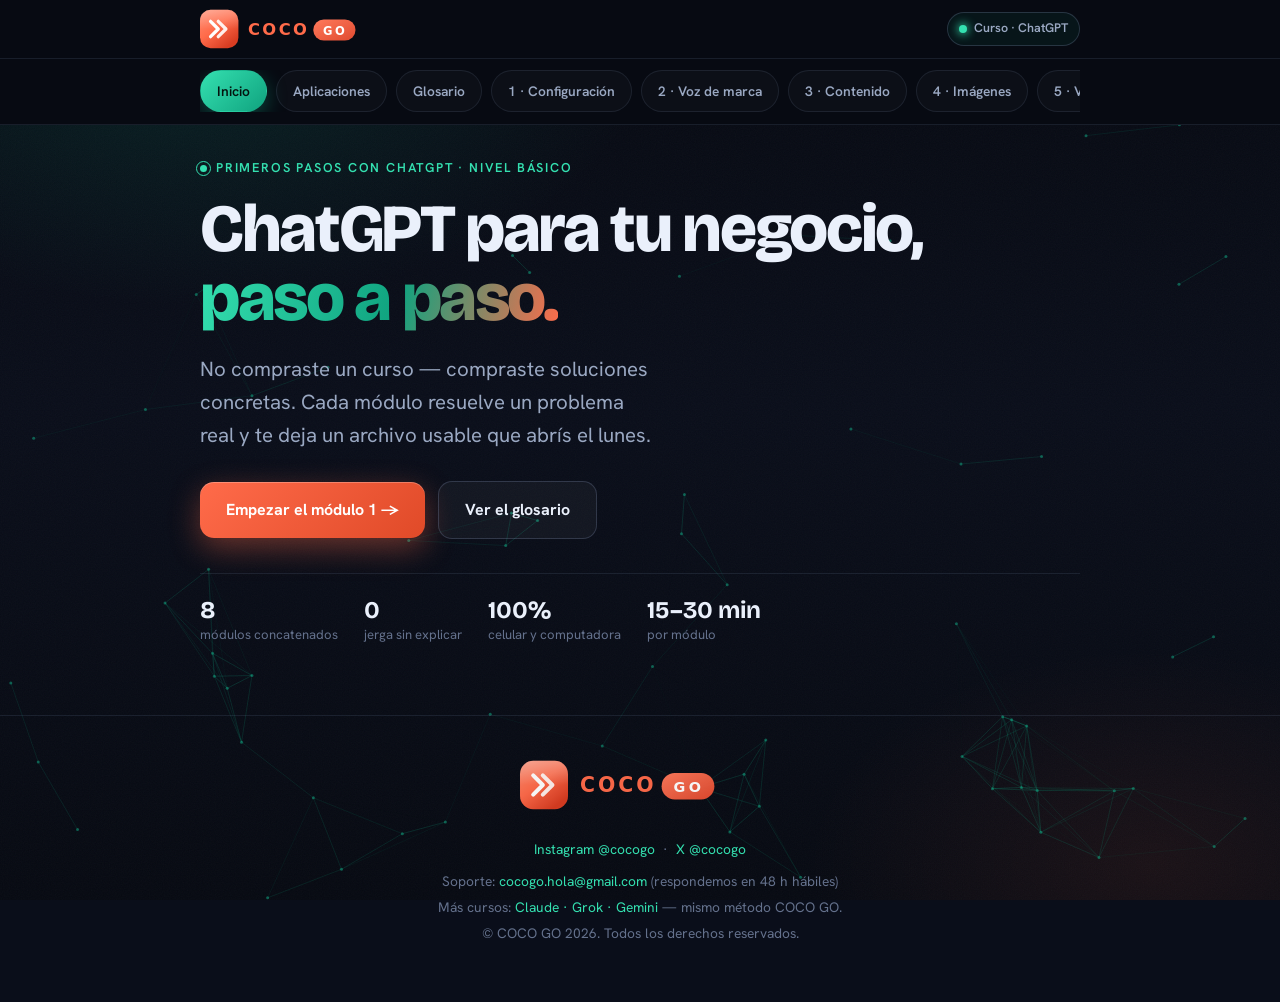
==== commit e682225e: "B4: logo header 36->46px, footer 180->240px (perceptible)" ====
--- a/guia-nueva/index.html
+++ b/guia-nueva/index.html
@@ -37,7 +37,7 @@
 .brandbar{position:fixed;top:0;left:0;right:0;z-index:50;background:var(--ink);border-bottom:1px solid var(--border)}
 .brandbar .wrap{display:flex;align-items:center;justify-content:space-between;height:58px}
 .brand{display:flex;align-items:center}
-.brand-logo{height:36px;width:auto;display:block}
+.brand-logo{height:46px;width:auto;display:block}
 .theme-chip{display:inline-flex;align-items:center;gap:7px;font-weight:600;font-size:.78rem;color:var(--muted);padding:6px 11px;border:1px solid var(--border-strong);border-radius:999px;background:rgba(var(--theme-rgb),.07)}
 .theme-chip .dot{width:8px;height:8px;border-radius:50%;background:var(--theme-light);box-shadow:0 0 10px 1px var(--theme-light)}
 
@@ -193,7 +193,7 @@
 .next .go:hover{transform:translateX(3px);border-color:var(--coral);color:var(--coral)}
 
 footer{text-align:center;padding:40px 20px 54px;color:var(--faint);font-size:.86rem;border-top:1px solid var(--border);margin-top:30px}
-.foot-logo{width:180px;height:auto;margin-bottom:14px;opacity:.96}
+.foot-logo{width:240px;height:auto;margin-bottom:14px;opacity:.96}
 footer p{margin:4px auto;max-width:64ch}
 footer a{color:var(--theme-light);text-decoration:none}
 @keyframes rise{from{opacity:0;transform:translateY(14px)}to{opacity:1;transform:none}}
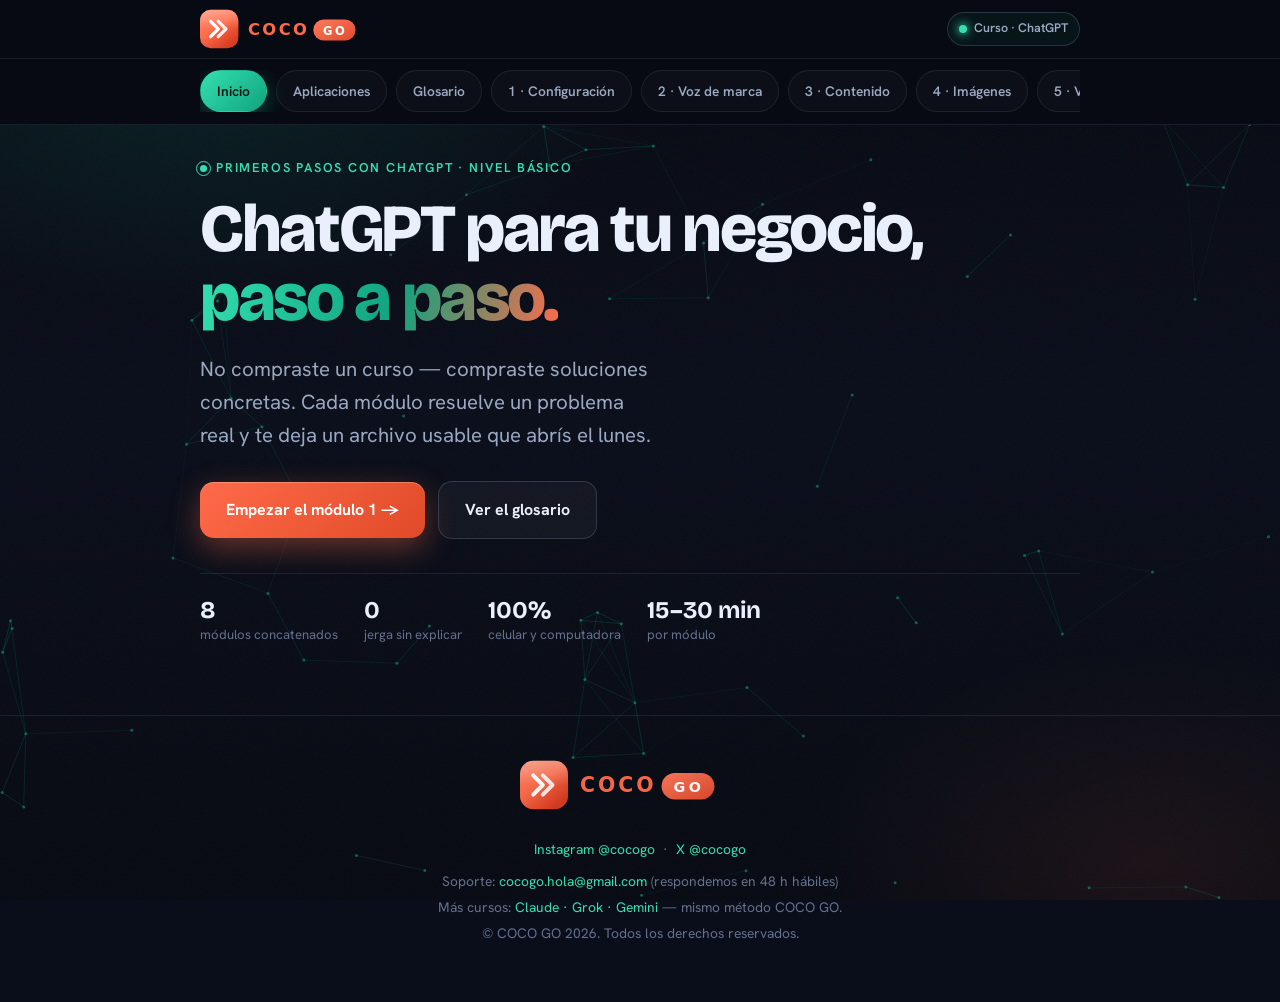
==== commit 2f1e4d45: "B4: corchetes [campo] -> .field en prompts de M2,M3,M4,M6,M7,M8 + bonus (57 campos)" ====
--- a/guia-nueva/index.html
+++ b/guia-nueva/index.html
@@ -562,11 +562,11 @@
       <div class="prompt">
         <div class="top"><span>prompt · voz de marca</span><button class="copy">Copiar</button></div>
         <pre>Actualizá mi voz de marca:
-- Tono (3 palabras): [EJ: cercano, claro, práctico]
-- Palabras prohibidas: [LISTA]
+- Tono (3 palabras): <strong class="field">[EJ: cercano, claro, práctico]</strong>
+- Palabras prohibidas: <strong class="field">[LISTA]</strong>
 - Ejemplo de cómo escribo yo:
 """
-[PEGÁ ACÁ UN TEXTO REAL TUYO — post, email o WhatsApp]
+<strong class="field">[PEGÁ ACÁ UN TEXTO REAL TUYO — post, email o WhatsApp]</strong>
 """
 Cuando escribas por mí, imitá este estilo. Frases cortas. Sin relleno.
 Si dudás entre formal e informal, elegí informal.</pre>
@@ -577,7 +577,7 @@
       <h3>📱 Generar 3 posts de prueba</h3>
       <div class="prompt">
         <div class="top"><span>prompt · posts</span><button class="copy">Copiar</button></div>
-        <pre>Con mi voz de marca, escribí 3 publicaciones distintas sobre [TEMA DE ESTA SEMANA]:
+        <pre>Con mi voz de marca, escribí 3 publicaciones distintas sobre <strong class="field">[TEMA DE ESTA SEMANA]</strong>:
 1) Instagram (máx. 120 palabras + 5 hashtags relevantes)
 2) LinkedIn (tono profesional pero humano, máx. 150 palabras)
 3) WhatsApp estado (máx. 2 líneas + CTA)
@@ -648,9 +648,9 @@
       <h3>📅 Prompt — Calendario semanal</h3>
       <div class="prompt">
         <div class="top"><span>prompt · calendario</span><button class="copy">Copiar</button></div>
-        <pre>Soy [NEGOCIO]. Mi audiencia: [CLIENTE IDEAL].
-Creá calendario de contenido para [RED SOCIAL].
-Pilares: [PILAR 1], [PILAR 2], [PILAR 3].
+        <pre>Soy <strong class="field">[NEGOCIO]</strong>. Mi audiencia: <strong class="field">[CLIENTE IDEAL]</strong>.
+Creá calendario de contenido para <strong class="field">[RED SOCIAL]</strong>.
+Pilares: <strong class="field">[PILAR 1]</strong>, <strong class="field">[PILAR 2]</strong>, <strong class="field">[PILAR 3]</strong>.
 Por cada día incluí:
 - Título interno
 - Hook (primera línea que frena el scroll)
@@ -666,7 +666,7 @@
       <h3>🎬 Adaptar a formato reel</h3>
       <div class="prompt">
         <div class="top"><span>prompt · reel</span><button class="copy">Copiar</button></div>
-        <pre>Tomá el post del [DÍA X] del calendario y convertilo en guion de reel de 30 segundos.
+        <pre>Tomá el post del <strong class="field">[DÍA X]</strong> del calendario y convertilo en guion de reel de 30 segundos.
 Estructura: hook visual (3 seg) → problema → solución → CTA.
 Lenguaje hablado, como si le explicaras a un amigo.</pre>
       </div>
@@ -745,7 +745,7 @@
       <h3>🖼️ Prompt base (estructura recomendada)</h3>
       <div class="prompt">
         <div class="top"><span>prompt · imagen base</span><button class="copy">Copiar</button></div>
-        <pre>Generá una imagen de [SUJETO DETALLADO], estilo [ESTILO O REFERENCIA DE MARCA], iluminación [LUZ], composición [COMPOSICIÓN], paleta de colores [COLORES]. Formato [cuadrado 1:1 / vertical 9:16 / horizontal 16:9], alta calidad y bordes limpios. Si la voy a usar con texto encima, dejá espacio libre arriba o abajo.</pre>
+        <pre>Generá una imagen de <strong class="field">[SUJETO DETALLADO]</strong>, estilo <strong class="field">[ESTILO O REFERENCIA DE MARCA]</strong>, iluminación <strong class="field">[LUZ]</strong>, composición <strong class="field">[COMPOSICIÓN]</strong>, paleta de colores <strong class="field">[COLORES]</strong>. Formato <strong class="field">[cuadrado 1:1 / vertical 9:16 / horizontal 16:9]</strong>, alta calidad y bordes limpios. Si la voy a usar con texto encima, dejá espacio libre arriba o abajo.</pre>
       </div>
     </div>
 
@@ -753,7 +753,7 @@
       <h3>🔄 Prompt para iterar</h3>
       <div class="prompt">
         <div class="top"><span>prompt · iteración</span><button class="copy">Copiar</button></div>
-        <pre>Tomá la imagen anterior y refinála exactamente así: [cambio específico 1], [cambio específico 2], manteniendo todo lo demás idéntico. Mantén consistencia total de marca.</pre>
+        <pre>Tomá la imagen anterior y refinála exactamente así: <strong class="field">[cambio específico 1]</strong>, <strong class="field">[cambio específico 2]</strong>, manteniendo todo lo demás idéntico. Mantén consistencia total de marca.</pre>
       </div>
     </div>
 
@@ -903,7 +903,7 @@
       <h3>🎯 Selector de tareas (empezá acá)</h3>
       <div class="prompt">
         <div class="top"><span>prompt · selector</span><button class="copy">Copiar</button></div>
-        <pre>Listá 8 tareas repetitivas de mi negocio: [NEGOCIO].
+        <pre>Listá 8 tareas repetitivas de mi negocio: <strong class="field">[NEGOCIO]</strong>.
 Por cada una indicá: frecuencia (diaria/semanal/mensual), minutos que me lleva hoy, y si genera plata directa (sí/no).
 Recomendá las 3 mejores para documentar como flujos IA esta semana.
 Criterio: alta frecuencia + alto dolor de tiempo + resultado copiable (mensaje, presupuesto, checklist).</pre>
@@ -925,13 +925,13 @@
       <h3>⚙️ Plantilla — Flujo repetitivo</h3>
       <div class="prompt">
         <div class="top"><span>prompt · flujo</span><button class="copy">Copiar</button></div>
-        <pre>Actuá como mi asistente de [ÁREA: ventas/operaciones/soporte].
-Tarea: [DESCRIBÍ LA TAREA EN 1 LÍNEA].
-Entrada que te voy a dar: [EJ: mensaje del cliente / datos del pedido].
-Salida que necesito: [EJ: respuesta lista para copiar / tabla / checklist].
-Reglas: español latinoamericano, tono [TU TONO], máx. [X] palabras.
+        <pre>Actuá como mi asistente de <strong class="field">[ÁREA: ventas/operaciones/soporte]</strong>.
+Tarea: <strong class="field">[DESCRIBÍ LA TAREA EN 1 LÍNEA]</strong>.
+Entrada que te voy a dar: <strong class="field">[EJ: mensaje del cliente / datos del pedido]</strong>.
+Salida que necesito: <strong class="field">[EJ: respuesta lista para copiar / tabla / checklist]</strong>.
+Reglas: español latinoamericano, tono <strong class="field">[TU TONO]</strong>, máx. <strong class="field">[X]</strong> palabras.
 Acá va la entrada:
-[PEGÁ DATOS]</pre>
+<strong class="field">[PEGÁ DATOS]</strong></pre>
       </div>
     </div>
 
@@ -998,8 +998,8 @@
       <h3>📊 Ficha de análisis de idea</h3>
       <div class="prompt">
         <div class="top"><span>prompt · ficha de idea</span><button class="copy">Copiar</button></div>
-        <pre>Idea de negocio: [DESCRIPCIÓN].
-Audiencia: [QUIÉN]. País/región: [LATAM/PAÍS].
+        <pre>Idea de negocio: <strong class="field">[DESCRIPCIÓN]</strong>.
+Audiencia: <strong class="field">[QUIÉN]</strong>. País/región: <strong class="field">[LATAM/PAÍS]</strong>.
 Completá esta ficha:
 1) Problema que resuelve
 2) 3 competidores o alternativas
@@ -1016,7 +1016,7 @@
       <h3>🔍 Validación rápida con clientes</h3>
       <div class="prompt">
         <div class="top"><span>prompt · validación</span><button class="copy">Copiar</button></div>
-        <pre>Necesito validar esta idea con clientes reales: [IDEA].
+        <pre>Necesito validar esta idea con clientes reales: <strong class="field">[IDEA]</strong>.
 Escribí 5 preguntas que puedo hacer por WhatsApp o Instagram DM para entender si pagarían por esto.
 Que sean conversacionales, no una encuesta formal. Máx. 2 líneas cada pregunta.</pre>
       </div>
@@ -1108,19 +1108,19 @@
         <pre>Sos mi consultor de operaciones. Armá mi Manual de Operación con IA usando SOLO el contenido que pego abajo — no inventes datos.
 
 === 01-PERFIL ===
-[PEGÁ]
+<strong class="field">[PEGÁ]</strong>
 === 02-VOZ DE MARCA ===
-[PEGÁ]
+<strong class="field">[PEGÁ]</strong>
 === 03-CALENDARIO ===
-[PEGÁ resumen o último calendario]
+<strong class="field">[PEGÁ resumen o último calendario]</strong>
 === 04-IMAGENES (estilo visual) ===
-[PEGÁ tu prompt base de imagen o describí tu estilo]
+<strong class="field">[PEGÁ tu prompt base de imagen o describí tu estilo]</strong>
 === 05-MENSAJES VENTA ===
-[PEGÁ las 5 plantillas]
+<strong class="field">[PEGÁ las 5 plantillas]</strong>
 === 06-FLUJOS ===
-[PEGÁ los 3 flujos]
+<strong class="field">[PEGÁ los 3 flujos]</strong>
 === 07-FICHA IDEA (si aplica) ===
-[PEGÁ o escribí "no aplica"]
+<strong class="field">[PEGÁ o escribí "no aplica"]</strong>
 
 Salida: documento listo para Google Docs/Notas con las 7 secciones del manual. Si falta info, listala al final como "completar antes del lunes".</pre>
       </div>
@@ -1255,7 +1255,7 @@
       <h3>Seguimiento suave</h3>
       <div class="prompt">
         <div class="top"><span>bonus · ventas</span><button class="copy">Copiar</button></div>
-        <pre>Escribí seguimiento WhatsApp para [NOMBRE] que pidió info de [SERVICIO] hace 3 días. Sin presión, 3 líneas, CTA agendar llamada.</pre>
+        <pre>Escribí seguimiento WhatsApp para <strong class="field">[NOMBRE]</strong> que pidió info de <strong class="field">[SERVICIO]</strong> hace 3 días. Sin presión, 3 líneas, CTA agendar llamada.</pre>
       </div>
     </div>
 
@@ -1263,7 +1263,7 @@
       <h3>Objeción "lo pienso"</h3>
       <div class="prompt">
         <div class="top"><span>bonus · ventas</span><button class="copy">Copiar</button></div>
-        <pre>Respuesta a cliente que dice "lo pienso" sobre [OFERTA]. Empatía + 1 beneficio concreto + pregunta abierta. Máx. 80 palabras.</pre>
+        <pre>Respuesta a cliente que dice "lo pienso" sobre <strong class="field">[OFERTA]</strong>. Empatía + 1 beneficio concreto + pregunta abierta. Máx. 80 palabras.</pre>
       </div>
     </div>
 
@@ -1271,7 +1271,7 @@
       <h3>Presupuesto express</h3>
       <div class="prompt">
         <div class="top"><span>bonus · ventas</span><button class="copy">Copiar</button></div>
-        <pre>Armá presupuesto en bullet points para [SERVICIO] cliente [TIPO]. Incluí alcance, plazo, precio, forma de pago.</pre>
+        <pre>Armá presupuesto en bullet points para <strong class="field">[SERVICIO]</strong> cliente <strong class="field">[TIPO]</strong>. Incluí alcance, plazo, precio, forma de pago.</pre>
       </div>
     </div>
 
@@ -1279,7 +1279,7 @@
       <h3>Reactivar cliente viejo</h3>
       <div class="prompt">
         <div class="top"><span>bonus · ventas</span><button class="copy">Copiar</button></div>
-        <pre>Email para cliente que no compra hace [X] meses. Tono cercano, novedad real, invitación a responder.</pre>
+        <pre>Email para cliente que no compra hace <strong class="field">[X]</strong> meses. Tono cercano, novedad real, invitación a responder.</pre>
       </div>
     </div>
 
@@ -1289,7 +1289,7 @@
       <h3>Headlines para anuncio</h3>
       <div class="prompt">
         <div class="top"><span>bonus · marketing</span><button class="copy">Copiar</button></div>
-        <pre>10 titulares para anuncio de [PRODUCTO] audiencia [X]. Máx. 8 palabras cada uno. Enfoque beneficio.</pre>
+        <pre>10 titulares para anuncio de <strong class="field">[PRODUCTO]</strong> audiencia <strong class="field">[X]</strong>. Máx. 8 palabras cada uno. Enfoque beneficio.</pre>
       </div>
     </div>
 
@@ -1297,7 +1297,7 @@
       <h3>Email lanzamiento</h3>
       <div class="prompt">
         <div class="top"><span>bonus · marketing</span><button class="copy">Copiar</button></div>
-        <pre>Email anunciando [NOVEDAD]. Asunto + cuerpo 200 palabras + PS con urgencia suave.</pre>
+        <pre>Email anunciando <strong class="field">[NOVEDAD]</strong>. Asunto + cuerpo 200 palabras + PS con urgencia suave.</pre>
       </div>
     </div>
 
@@ -1313,7 +1313,7 @@
       <h3>Promo fin de mes</h3>
       <div class="prompt">
         <div class="top"><span>bonus · marketing</span><button class="copy">Copiar</button></div>
-        <pre>Copy promo [X]% válida hasta [FECHA]. 3 versiones: Instagram, email, WhatsApp broadcast.</pre>
+        <pre>Copy promo <strong class="field">[X]</strong>% válida hasta <strong class="field">[FECHA]</strong>. 3 versiones: Instagram, email, WhatsApp broadcast.</pre>
       </div>
     </div>
 
@@ -1323,7 +1323,7 @@
       <h3>Hook viral</h3>
       <div class="prompt">
         <div class="top"><span>bonus · contenido</span><button class="copy">Copiar</button></div>
-        <pre>15 hooks para reel sobre [TEMA]. Primera frase debe generar curiosidad. Máx. 12 palabras cada uno.</pre>
+        <pre>15 hooks para reel sobre <strong class="field">[TEMA]</strong>. Primera frase debe generar curiosidad. Máx. 12 palabras cada uno.</pre>
       </div>
     </div>
 
@@ -1331,7 +1331,7 @@
       <h3>Carrusel educativo</h3>
       <div class="prompt">
         <div class="top"><span>bonus · contenido</span><button class="copy">Copiar</button></div>
-        <pre>Estructura carrusel 7 slides: [TEMA]. Por slide: título + 2 líneas de texto. Slide 7 = CTA.</pre>
+        <pre>Estructura carrusel 7 slides: <strong class="field">[TEMA]</strong>. Por slide: título + 2 líneas de texto. Slide 7 = CTA.</pre>
       </div>
     </div>
 
@@ -1339,7 +1339,7 @@
       <h3>Guion reel 30 seg</h3>
       <div class="prompt">
         <div class="top"><span>bonus · contenido</span><button class="copy">Copiar</button></div>
-        <pre>Guion reel 30 seg enseñando [TIP]. Formato: problema → solución → CTA. Lenguaje hablado.</pre>
+        <pre>Guion reel 30 seg enseñando <strong class="field">[TIP]</strong>. Formato: problema → solución → CTA. Lenguaje hablado.</pre>
       </div>
     </div>
 
@@ -1347,7 +1347,7 @@
       <h3>Calendario 30 días</h3>
       <div class="prompt">
         <div class="top"><span>bonus · contenido</span><button class="copy">Copiar</button></div>
-        <pre>Calendario contenido 30 días para [NEGOCIO] en [RED]. Solo títulos + formato + pilar. Tabla markdown.</pre>
+        <pre>Calendario contenido 30 días para <strong class="field">[NEGOCIO]</strong> en <strong class="field">[RED]</strong>. Solo títulos + formato + pilar. Tabla markdown.</pre>
       </div>
     </div>
 
@@ -1357,7 +1357,7 @@
       <h3>FAQ automático</h3>
       <div class="prompt">
         <div class="top"><span>bonus · operaciones</span><button class="copy">Copiar</button></div>
-        <pre>Generá 15 preguntas frecuentes de clientes de [NEGOCIO] con respuestas cortas listas para web/WhatsApp.</pre>
+        <pre>Generá 15 preguntas frecuentes de clientes de <strong class="field">[NEGOCIO]</strong> con respuestas cortas listas para web/WhatsApp.</pre>
       </div>
     </div>
 
@@ -1366,7 +1366,7 @@
       <div class="prompt">
         <div class="top"><span>bonus · operaciones</span><button class="copy">Copiar</button></div>
         <pre>Resumí esta reunión en: acuerdos, responsables, fechas, próximos pasos:
-[PEGÁ NOTAS]</pre>
+<strong class="field">[PEGÁ NOTAS]</strong></pre>
       </div>
     </div>
 
@@ -1374,7 +1374,7 @@
       <h3>Checklist proceso</h3>
       <div class="prompt">
         <div class="top"><span>bonus · operaciones</span><button class="copy">Copiar</button></div>
-        <pre>Checklist paso a paso para entregar [SERVICIO] sin olvidar nada. Máx. 12 ítems accionables.</pre>
+        <pre>Checklist paso a paso para entregar <strong class="field">[SERVICIO]</strong> sin olvidar nada. Máx. 12 ítems accionables.</pre>
       </div>
     </div>
 
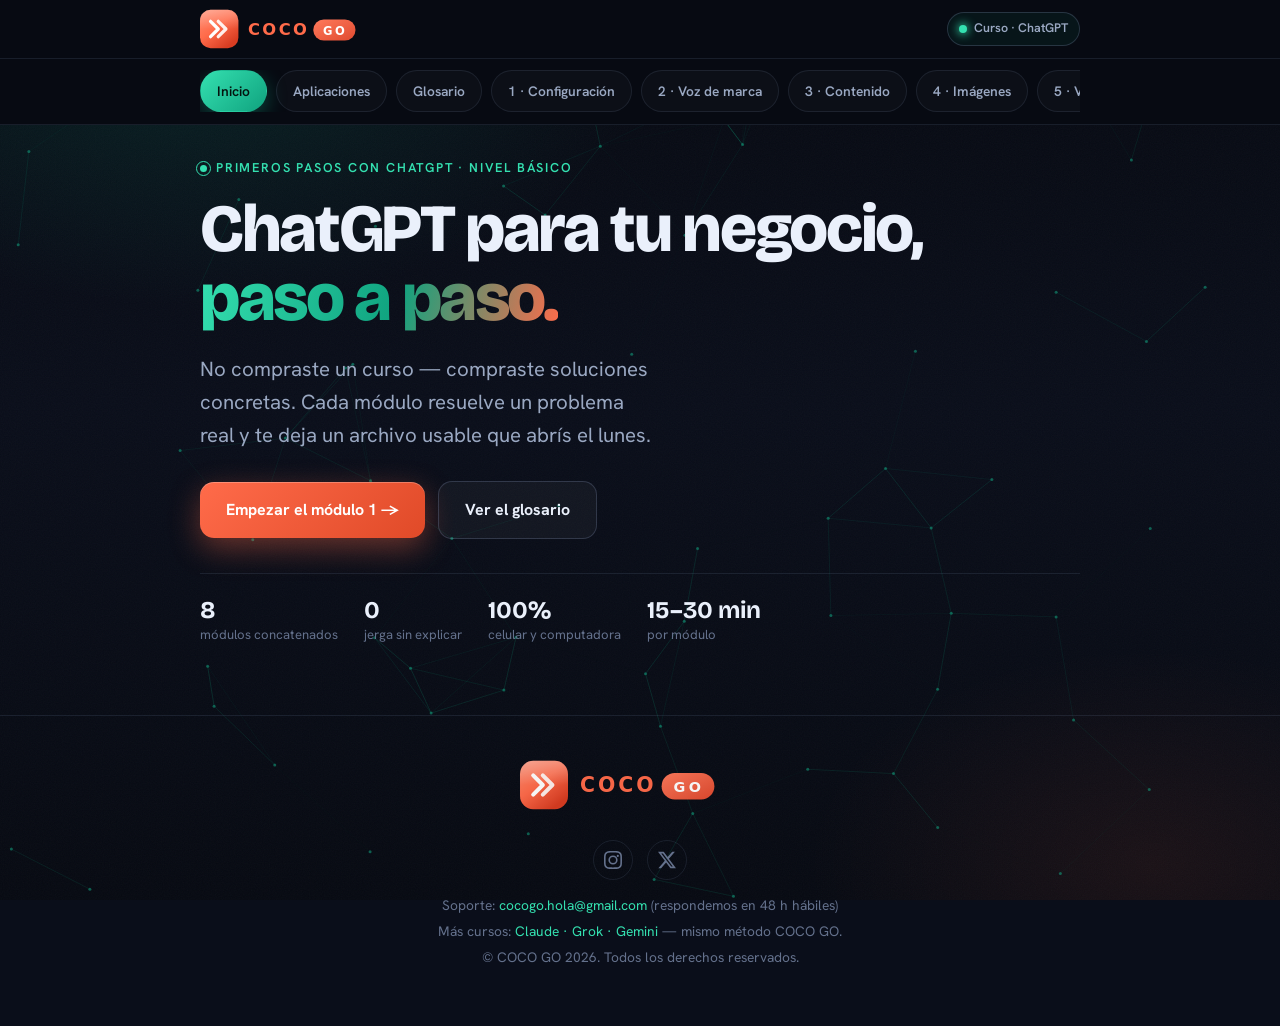
==== commit 13af1476: "B5 p5: IG y X en footer como iconos SVG (no texto)" ====
--- a/guia-nueva/index.html
+++ b/guia-nueva/index.html
@@ -196,6 +196,10 @@
 .foot-logo{width:240px;height:auto;margin-bottom:14px;opacity:.96}
 footer p{margin:4px auto;max-width:64ch}
 footer a{color:var(--theme-light);text-decoration:none}
+.socials{display:flex;gap:14px;justify-content:center;margin:6px 0 14px}
+.soc{display:inline-flex;width:40px;height:40px;align-items:center;justify-content:center;border:1px solid var(--border);border-radius:50%;color:var(--faint);transition:color .2s,border-color .2s}
+.soc:hover{color:var(--theme-light);border-color:var(--theme-light)}
+.soc svg{width:18px;height:18px;fill:currentColor}
 @keyframes rise{from{opacity:0;transform:translateY(14px)}to{opacity:1;transform:none}}
 @media(prefers-reduced-motion:reduce){.panel{animation:none!important}.eyebrow .pulse::after{animation:none}}
 .devcols{display:flex;flex-wrap:wrap;gap:12px;margin-top:14px}
@@ -1437,11 +1441,10 @@
 
 <footer>
   <img src="assets/logo-coco-go.svg" class="foot-logo" alt="COCO GO">
-  <p style="margin-bottom:10px">
-    <a href="https://instagram.com/cocogo" target="_blank" rel="noopener">Instagram @cocogo</a>
-    &nbsp;·&nbsp;
-    <a href="https://x.com/cocogo" target="_blank" rel="noopener">X @cocogo</a>
-  </p>
+  <div class="socials">
+    <a class="soc" href="https://instagram.com/cocogo" target="_blank" rel="noopener" aria-label="Instagram @cocogo"><svg viewBox="0 0 24 24" aria-hidden="true"><path d="M12 2.16c3.2 0 3.58.01 4.85.07 1.17.05 1.8.25 2.23.41.56.22.96.48 1.38.9.42.42.68.82.9 1.38.16.43.36 1.06.41 2.23.06 1.27.07 1.65.07 4.85s-.01 3.58-.07 4.85c-.05 1.17-.25 1.8-.41 2.23-.22.56-.48.96-.9 1.38-.42.42-.82.68-1.38.9-.43.16-1.06.36-2.23.41-1.27.06-1.65.07-4.85.07s-3.58-.01-4.85-.07c-1.17-.05-1.8-.25-2.23-.41-.56-.22-.96-.48-1.38-.9-.42-.42-.68-.82-.9-1.38-.16-.43-.36-1.06-.41-2.23-.06-1.27-.07-1.65-.07-4.85s.01-3.58.07-4.85c.05-1.17.25-1.8.41-2.23.22-.56.48-.96.9-1.38.42-.42.82-.68 1.38-.9.43-.16 1.06-.36 2.23-.41C8.42 2.17 8.8 2.16 12 2.16Zm0-2.16C8.74 0 8.33.01 7.05.07 5.78.13 4.9.33 4.14.63c-.79.31-1.46.72-2.13 1.38C1.35 2.68.94 3.35.63 4.14.33 4.9.13 5.78.07 7.05.01 8.33 0 8.74 0 12s.01 3.67.07 4.95c.06 1.27.26 2.15.56 2.91.31.79.72 1.46 1.38 2.13.67.66 1.34 1.07 2.13 1.38.76.3 1.64.5 2.91.56C8.33 23.99 8.74 24 12 24s3.67-.01 4.95-.07c1.27-.06 2.15-.26 2.91-.56.79-.31 1.46-.72 2.13-1.38.66-.67 1.07-1.34 1.38-2.13.3-.76.5-1.64.56-2.91.06-1.28.07-1.69.07-4.95s-.01-3.67-.07-4.95c-.06-1.27-.26-2.15-.56-2.91-.31-.79-.72-1.46-1.38-2.13C21.32 1.35 20.65.94 19.86.63 19.1.33 18.22.13 16.95.07 15.67.01 15.26 0 12 0Zm0 5.84A6.16 6.16 0 1 0 18.16 12 6.16 6.16 0 0 0 12 5.84ZM12 16a4 4 0 1 1 4-4 4 4 0 0 1-4 4Zm6.41-10.85a1.44 1.44 0 1 0 1.44 1.44 1.44 1.44 0 0 0-1.44-1.44Z"/></svg></a>
+    <a class="soc" href="https://x.com/cocogo" target="_blank" rel="noopener" aria-label="X @cocogo"><svg viewBox="0 0 24 24" aria-hidden="true"><path d="M18.9 1.15h3.68l-8.04 9.19L24 22.85h-7.41l-5.8-7.58-6.64 7.58H.47l8.6-9.83L0 1.15h7.59l5.24 6.93ZM17.61 20.64h2.04L6.49 3.24H4.3Z"/></svg></a>
+  </div>
   <p>Soporte: <a href="mailto:cocogo.hola@gmail.com">cocogo.hola@gmail.com</a> (respondemos en 48 h hábiles)</p>
   <p>Más cursos: <a href="#catalogo">Claude · Grok · Gemini</a> — mismo método COCO GO.</p>
   <p>© COCO GO 2026. Todos los derechos reservados.</p>
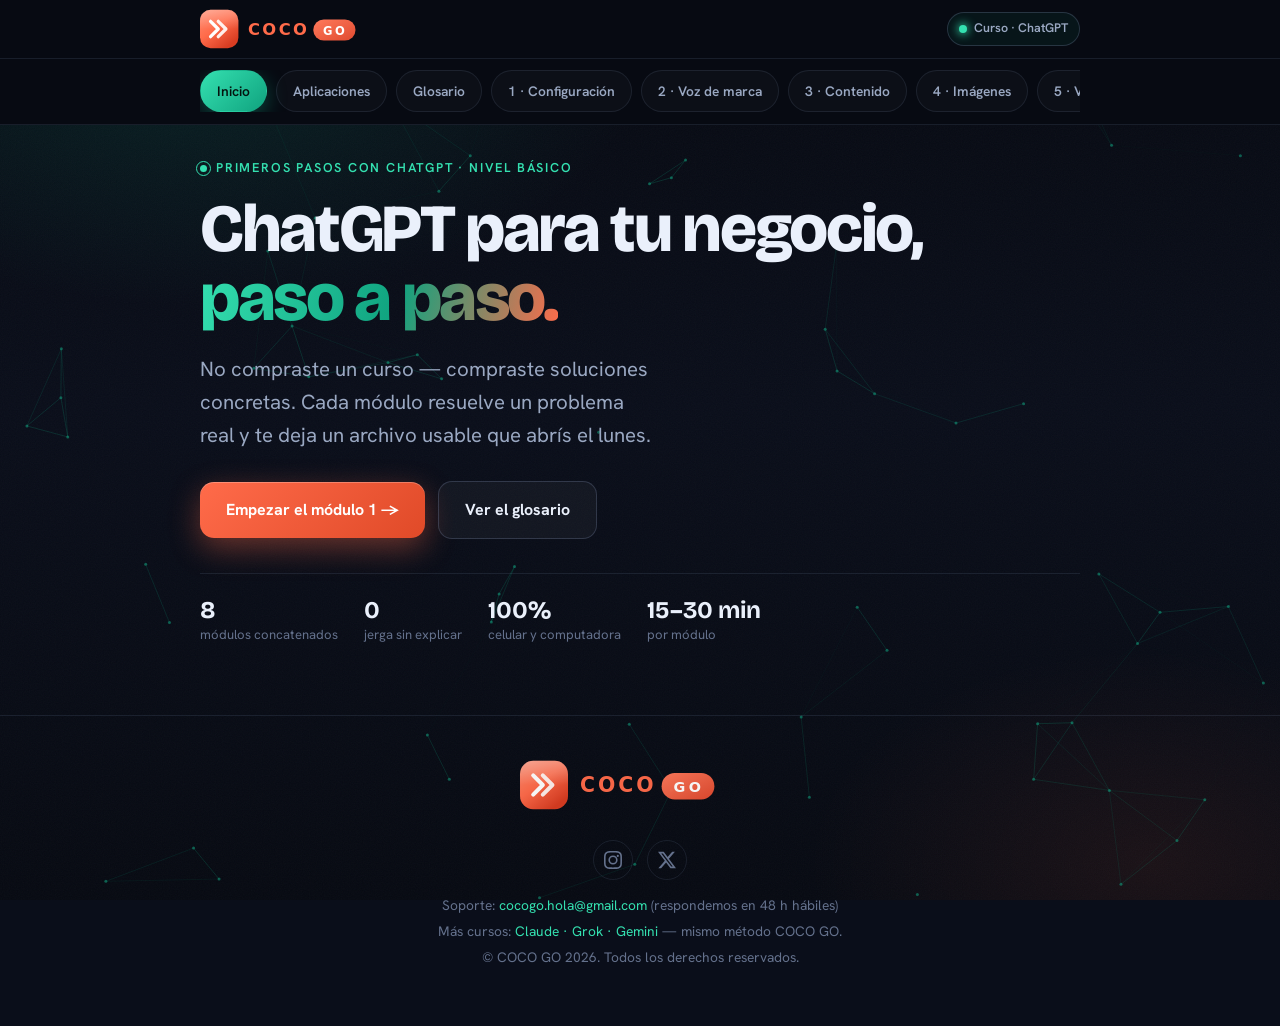
==== commit aee04a41: "B5 p9: feedback de cada modulo + verif apunta a Instagram @cocogo (icono IG), para generar movimient" ====
--- a/guia-nueva/index.html
+++ b/guia-nueva/index.html
@@ -505,8 +505,8 @@
     <span class="entregable">📦 Entregable · 01-perfil — asistente configurado</span>
 
     <div class="card" style="margin-top:20px;text-align:center;border-style:dashed">
-      <p style="color:var(--faint);font-size:.9rem">¿Encontraste algo confuso o desactualizado en este módulo?<br>
-      <a href="mailto:cocogo.hola@gmail.com?subject=Feedback M1">Escribinos →</a></p>
+      <p style="color:var(--faint);font-size:.9rem">¿Te sirvió este módulo o viste algo para mejorar? Contanos por Instagram —<br>
+      <a href="https://instagram.com/cocogo" target="_blank" rel="noopener"><svg viewBox="0 0 24 24" aria-hidden="true" style="width:14px;height:14px;fill:currentColor;vertical-align:-2px;margin-right:3px"><path d="M12 2.16c3.2 0 3.58.01 4.85.07 1.17.05 1.8.25 2.23.41.56.22.96.48 1.38.9.42.42.68.82.9 1.38.16.43.36 1.06.41 2.23.06 1.27.07 1.65.07 4.85s-.01 3.58-.07 4.85c-.05 1.17-.25 1.8-.41 2.23-.22.56-.48.96-.9 1.38-.42.42-.82.68-1.38.9-.43.16-1.06.36-2.23.41-1.27.06-1.65.07-4.85.07s-3.58-.01-4.85-.07c-1.17-.05-1.8-.25-2.23-.41-.56-.22-.96-.48-1.38-.9-.42-.42-.68-.82-.9-1.38-.16-.43-.36-1.06-.41-2.23-.06-1.27-.07-1.65-.07-4.85s.01-3.58.07-4.85c.05-1.17.25-1.8.41-2.23.22-.56.48-.96.9-1.38.42-.42.82-.68 1.38-.9.43-.16 1.06-.36 2.23-.41C8.42 2.17 8.8 2.16 12 2.16Zm0 3.68A6.16 6.16 0 1 0 18.16 12 6.16 6.16 0 0 0 12 5.84ZM12 16a4 4 0 1 1 4-4 4 4 0 0 1-4 4Zm6.41-10.85a1.44 1.44 0 1 0 1.44 1.44 1.44 1.44 0 0 0-1.44-1.44Z"/></svg>@cocogo →</a></p>
     </div>
   </section>
 
@@ -602,8 +602,8 @@
     <span class="entregable">📦 Entregable · 02-voz-de-marca — identidad escrita</span>
 
     <div class="card" style="margin-top:20px;text-align:center;border-style:dashed">
-      <p style="color:var(--faint);font-size:.9rem">¿Encontraste algo confuso o desactualizado en este módulo?<br>
-      <a href="mailto:cocogo.hola@gmail.com?subject=Feedback M2">Escribinos →</a></p>
+      <p style="color:var(--faint);font-size:.9rem">¿Te sirvió este módulo o viste algo para mejorar? Contanos por Instagram —<br>
+      <a href="https://instagram.com/cocogo" target="_blank" rel="noopener"><svg viewBox="0 0 24 24" aria-hidden="true" style="width:14px;height:14px;fill:currentColor;vertical-align:-2px;margin-right:3px"><path d="M12 2.16c3.2 0 3.58.01 4.85.07 1.17.05 1.8.25 2.23.41.56.22.96.48 1.38.9.42.42.68.82.9 1.38.16.43.36 1.06.41 2.23.06 1.27.07 1.65.07 4.85s-.01 3.58-.07 4.85c-.05 1.17-.25 1.8-.41 2.23-.22.56-.48.96-.9 1.38-.42.42-.82.68-1.38.9-.43.16-1.06.36-2.23.41-1.27.06-1.65.07-4.85.07s-3.58-.01-4.85-.07c-1.17-.05-1.8-.25-2.23-.41-.56-.22-.96-.48-1.38-.9-.42-.42-.68-.82-.9-1.38-.16-.43-.36-1.06-.41-2.23-.06-1.27-.07-1.65-.07-4.85s.01-3.58.07-4.85c.05-1.17.25-1.8.41-2.23.22-.56.48-.96.9-1.38.42-.42.82-.68 1.38-.9.43-.16 1.06-.36 2.23-.41C8.42 2.17 8.8 2.16 12 2.16Zm0 3.68A6.16 6.16 0 1 0 18.16 12 6.16 6.16 0 0 0 12 5.84ZM12 16a4 4 0 1 1 4-4 4 4 0 0 1-4 4Zm6.41-10.85a1.44 1.44 0 1 0 1.44 1.44 1.44 1.44 0 0 0-1.44-1.44Z"/></svg>@cocogo →</a></p>
     </div>
   </section>
 
@@ -689,8 +689,8 @@
     <span class="entregable">📦 Entregable · 03-calendario-[fecha] — semana de contenido resuelta</span>
 
     <div class="card" style="margin-top:20px;text-align:center;border-style:dashed">
-      <p style="color:var(--faint);font-size:.9rem">¿Encontraste algo confuso o desactualizado en este módulo?<br>
-      <a href="mailto:cocogo.hola@gmail.com?subject=Feedback M3">Escribinos →</a></p>
+      <p style="color:var(--faint);font-size:.9rem">¿Te sirvió este módulo o viste algo para mejorar? Contanos por Instagram —<br>
+      <a href="https://instagram.com/cocogo" target="_blank" rel="noopener"><svg viewBox="0 0 24 24" aria-hidden="true" style="width:14px;height:14px;fill:currentColor;vertical-align:-2px;margin-right:3px"><path d="M12 2.16c3.2 0 3.58.01 4.85.07 1.17.05 1.8.25 2.23.41.56.22.96.48 1.38.9.42.42.68.82.9 1.38.16.43.36 1.06.41 2.23.06 1.27.07 1.65.07 4.85s-.01 3.58-.07 4.85c-.05 1.17-.25 1.8-.41 2.23-.22.56-.48.96-.9 1.38-.42.42-.82.68-1.38.9-.43.16-1.06.36-2.23.41-1.27.06-1.65.07-4.85.07s-3.58-.01-4.85-.07c-1.17-.05-1.8-.25-2.23-.41-.56-.22-.96-.48-1.38-.9-.42-.42-.68-.82-.9-1.38-.16-.43-.36-1.06-.41-2.23-.06-1.27-.07-1.65-.07-4.85s.01-3.58.07-4.85c.05-1.17.25-1.8.41-2.23.22-.56.48-.96.9-1.38.42-.42.82-.68 1.38-.9.43-.16 1.06-.36 2.23-.41C8.42 2.17 8.8 2.16 12 2.16Zm0 3.68A6.16 6.16 0 1 0 18.16 12 6.16 6.16 0 0 0 12 5.84ZM12 16a4 4 0 1 1 4-4 4 4 0 0 1-4 4Zm6.41-10.85a1.44 1.44 0 1 0 1.44 1.44 1.44 1.44 0 0 0-1.44-1.44Z"/></svg>@cocogo →</a></p>
     </div>
   </section>
 
@@ -774,8 +774,8 @@
     <span class="entregable">📦 Entregable · 04-imagenes — biblioteca visual de marca</span>
 
     <div class="card" style="margin-top:20px;text-align:center;border-style:dashed">
-      <p style="color:var(--faint);font-size:.9rem">¿Encontraste algo confuso o desactualizado en este módulo?<br>
-      <a href="mailto:cocogo.hola@gmail.com?subject=Feedback M4">Escribinos →</a></p>
+      <p style="color:var(--faint);font-size:.9rem">¿Te sirvió este módulo o viste algo para mejorar? Contanos por Instagram —<br>
+      <a href="https://instagram.com/cocogo" target="_blank" rel="noopener"><svg viewBox="0 0 24 24" aria-hidden="true" style="width:14px;height:14px;fill:currentColor;vertical-align:-2px;margin-right:3px"><path d="M12 2.16c3.2 0 3.58.01 4.85.07 1.17.05 1.8.25 2.23.41.56.22.96.48 1.38.9.42.42.68.82.9 1.38.16.43.36 1.06.41 2.23.06 1.27.07 1.65.07 4.85s-.01 3.58-.07 4.85c-.05 1.17-.25 1.8-.41 2.23-.22.56-.48.96-.9 1.38-.42.42-.82.68-1.38.9-.43.16-1.06.36-2.23.41-1.27.06-1.65.07-4.85.07s-3.58-.01-4.85-.07c-1.17-.05-1.8-.25-2.23-.41-.56-.22-.96-.48-1.38-.9-.42-.42-.68-.82-.9-1.38-.16-.43-.36-1.06-.41-2.23-.06-1.27-.07-1.65-.07-4.85s.01-3.58.07-4.85c.05-1.17.25-1.8.41-2.23.22-.56.48-.96.9-1.38.42-.42.82-.68 1.38-.9.43-.16 1.06-.36 2.23-.41C8.42 2.17 8.8 2.16 12 2.16Zm0 3.68A6.16 6.16 0 1 0 18.16 12 6.16 6.16 0 0 0 12 5.84ZM12 16a4 4 0 1 1 4-4 4 4 0 0 1-4 4Zm6.41-10.85a1.44 1.44 0 1 0 1.44 1.44 1.44 1.44 0 0 0-1.44-1.44Z"/></svg>@cocogo →</a></p>
     </div>
   </section>
 
@@ -859,8 +859,8 @@
     <span class="entregable">📦 Entregable · 05-mensajes-venta — 5 plantillas + registro</span>
 
     <div class="card" style="margin-top:20px;text-align:center;border-style:dashed">
-      <p style="color:var(--faint);font-size:.9rem">¿Encontraste algo confuso o desactualizado en este módulo?<br>
-      <a href="mailto:cocogo.hola@gmail.com?subject=Feedback M5">Escribinos →</a></p>
+      <p style="color:var(--faint);font-size:.9rem">¿Te sirvió este módulo o viste algo para mejorar? Contanos por Instagram —<br>
+      <a href="https://instagram.com/cocogo" target="_blank" rel="noopener"><svg viewBox="0 0 24 24" aria-hidden="true" style="width:14px;height:14px;fill:currentColor;vertical-align:-2px;margin-right:3px"><path d="M12 2.16c3.2 0 3.58.01 4.85.07 1.17.05 1.8.25 2.23.41.56.22.96.48 1.38.9.42.42.68.82.9 1.38.16.43.36 1.06.41 2.23.06 1.27.07 1.65.07 4.85s-.01 3.58-.07 4.85c-.05 1.17-.25 1.8-.41 2.23-.22.56-.48.96-.9 1.38-.42.42-.82.68-1.38.9-.43.16-1.06.36-2.23.41-1.27.06-1.65.07-4.85.07s-3.58-.01-4.85-.07c-1.17-.05-1.8-.25-2.23-.41-.56-.22-.96-.48-1.38-.9-.42-.42-.68-.82-.9-1.38-.16-.43-.36-1.06-.41-2.23-.06-1.27-.07-1.65-.07-4.85s.01-3.58.07-4.85c.05-1.17.25-1.8.41-2.23.22-.56.48-.96.9-1.38.42-.42.82-.68 1.38-.9.43-.16 1.06-.36 2.23-.41C8.42 2.17 8.8 2.16 12 2.16Zm0 3.68A6.16 6.16 0 1 0 18.16 12 6.16 6.16 0 0 0 12 5.84ZM12 16a4 4 0 1 1 4-4 4 4 0 0 1-4 4Zm6.41-10.85a1.44 1.44 0 1 0 1.44 1.44 1.44 1.44 0 0 0-1.44-1.44Z"/></svg>@cocogo →</a></p>
     </div>
   </section>
 
@@ -952,8 +952,8 @@
     <span class="entregable">📦 Entregable · 06-flujos — 3 atajos operativos probados</span>
 
     <div class="card" style="margin-top:20px;text-align:center;border-style:dashed">
-      <p style="color:var(--faint);font-size:.9rem">¿Encontraste algo confuso o desactualizado en este módulo?<br>
-      <a href="mailto:cocogo.hola@gmail.com?subject=Feedback M6">Escribinos →</a></p>
+      <p style="color:var(--faint);font-size:.9rem">¿Te sirvió este módulo o viste algo para mejorar? Contanos por Instagram —<br>
+      <a href="https://instagram.com/cocogo" target="_blank" rel="noopener"><svg viewBox="0 0 24 24" aria-hidden="true" style="width:14px;height:14px;fill:currentColor;vertical-align:-2px;margin-right:3px"><path d="M12 2.16c3.2 0 3.58.01 4.85.07 1.17.05 1.8.25 2.23.41.56.22.96.48 1.38.9.42.42.68.82.9 1.38.16.43.36 1.06.41 2.23.06 1.27.07 1.65.07 4.85s-.01 3.58-.07 4.85c-.05 1.17-.25 1.8-.41 2.23-.22.56-.48.96-.9 1.38-.42.42-.82.68-1.38.9-.43.16-1.06.36-2.23.41-1.27.06-1.65.07-4.85.07s-3.58-.01-4.85-.07c-1.17-.05-1.8-.25-2.23-.41-.56-.22-.96-.48-1.38-.9-.42-.42-.68-.82-.9-1.38-.16-.43-.36-1.06-.41-2.23-.06-1.27-.07-1.65-.07-4.85s.01-3.58.07-4.85c.05-1.17.25-1.8.41-2.23.22-.56.48-.96.9-1.38.42-.42.82-.68 1.38-.9.43-.16 1.06-.36 2.23-.41C8.42 2.17 8.8 2.16 12 2.16Zm0 3.68A6.16 6.16 0 1 0 18.16 12 6.16 6.16 0 0 0 12 5.84ZM12 16a4 4 0 1 1 4-4 4 4 0 0 1-4 4Zm6.41-10.85a1.44 1.44 0 1 0 1.44 1.44 1.44 1.44 0 0 0-1.44-1.44Z"/></svg>@cocogo →</a></p>
     </div>
   </section>
 
@@ -1039,8 +1039,8 @@
     <span class="entregable">📦 Entregable · 07-ficha-idea — decisión con datos, no con corazonada</span>
 
     <div class="card" style="margin-top:20px;text-align:center;border-style:dashed">
-      <p style="color:var(--faint);font-size:.9rem">¿Encontraste algo confuso o desactualizado en este módulo?<br>
-      <a href="mailto:cocogo.hola@gmail.com?subject=Feedback M7">Escribinos →</a></p>
+      <p style="color:var(--faint);font-size:.9rem">¿Te sirvió este módulo o viste algo para mejorar? Contanos por Instagram —<br>
+      <a href="https://instagram.com/cocogo" target="_blank" rel="noopener"><svg viewBox="0 0 24 24" aria-hidden="true" style="width:14px;height:14px;fill:currentColor;vertical-align:-2px;margin-right:3px"><path d="M12 2.16c3.2 0 3.58.01 4.85.07 1.17.05 1.8.25 2.23.41.56.22.96.48 1.38.9.42.42.68.82.9 1.38.16.43.36 1.06.41 2.23.06 1.27.07 1.65.07 4.85s-.01 3.58-.07 4.85c-.05 1.17-.25 1.8-.41 2.23-.22.56-.48.96-.9 1.38-.42.42-.82.68-1.38.9-.43.16-1.06.36-2.23.41-1.27.06-1.65.07-4.85.07s-3.58-.01-4.85-.07c-1.17-.05-1.8-.25-2.23-.41-.56-.22-.96-.48-1.38-.9-.42-.42-.68-.82-.9-1.38-.16-.43-.36-1.06-.41-2.23-.06-1.27-.07-1.65-.07-4.85s.01-3.58.07-4.85c.05-1.17.25-1.8.41-2.23.22-.56.48-.96.9-1.38.42-.42.82-.68 1.38-.9.43-.16 1.06-.36 2.23-.41C8.42 2.17 8.8 2.16 12 2.16Zm0 3.68A6.16 6.16 0 1 0 18.16 12 6.16 6.16 0 0 0 12 5.84ZM12 16a4 4 0 1 1 4-4 4 4 0 0 1-4 4Zm6.41-10.85a1.44 1.44 0 1 0 1.44 1.44 1.44 1.44 0 0 0-1.44-1.44Z"/></svg>@cocogo →</a></p>
     </div>
   </section>
 
@@ -1167,8 +1167,8 @@
     <span class="entregable">📦 Entregable · 08-manual-operacion — tu kit completo</span>
 
     <div class="card" style="margin-top:20px;text-align:center;border-style:dashed">
-      <p style="color:var(--faint);font-size:.9rem">¿Encontraste algo confuso o desactualizado en este módulo?<br>
-      <a href="mailto:cocogo.hola@gmail.com?subject=Feedback M8">Escribinos →</a></p>
+      <p style="color:var(--faint);font-size:.9rem">¿Te sirvió este módulo o viste algo para mejorar? Contanos por Instagram —<br>
+      <a href="https://instagram.com/cocogo" target="_blank" rel="noopener"><svg viewBox="0 0 24 24" aria-hidden="true" style="width:14px;height:14px;fill:currentColor;vertical-align:-2px;margin-right:3px"><path d="M12 2.16c3.2 0 3.58.01 4.85.07 1.17.05 1.8.25 2.23.41.56.22.96.48 1.38.9.42.42.68.82.9 1.38.16.43.36 1.06.41 2.23.06 1.27.07 1.65.07 4.85s-.01 3.58-.07 4.85c-.05 1.17-.25 1.8-.41 2.23-.22.56-.48.96-.9 1.38-.42.42-.82.68-1.38.9-.43.16-1.06.36-2.23.41-1.27.06-1.65.07-4.85.07s-3.58-.01-4.85-.07c-1.17-.05-1.8-.25-2.23-.41-.56-.22-.96-.48-1.38-.9-.42-.42-.68-.82-.9-1.38-.16-.43-.36-1.06-.41-2.23-.06-1.27-.07-1.65-.07-4.85s.01-3.58.07-4.85c.05-1.17.25-1.8.41-2.23.22-.56.48-.96.9-1.38.42-.42.82-.68 1.38-.9.43-.16 1.06-.36 2.23-.41C8.42 2.17 8.8 2.16 12 2.16Zm0 3.68A6.16 6.16 0 1 0 18.16 12 6.16 6.16 0 0 0 12 5.84ZM12 16a4 4 0 1 1 4-4 4 4 0 0 1-4 4Zm6.41-10.85a1.44 1.44 0 1 0 1.44 1.44 1.44 1.44 0 0 0-1.44-1.44Z"/></svg>@cocogo →</a></p>
     </div>
   </section>
 
@@ -1432,8 +1432,8 @@
     </div>
 
     <div class="card" style="margin-top:20px;text-align:center;border-style:dashed">
-      <p style="color:var(--faint);font-size:.9rem">¿Llegaste hasta acá? Contanos qué módulo te resultó más útil.<br>
-      <a href="mailto:cocogo.hola@gmail.com?subject=Feedback curso ChatGPT">Escribinos →</a></p>
+      <p style="color:var(--faint);font-size:.9rem">¿Llegaste hasta acá? Contanos por Instagram qué módulo te resultó más útil.<br>
+      <a href="https://instagram.com/cocogo" target="_blank" rel="noopener"><svg viewBox="0 0 24 24" aria-hidden="true" style="width:14px;height:14px;fill:currentColor;vertical-align:-2px;margin-right:3px"><path d="M12 2.16c3.2 0 3.58.01 4.85.07 1.17.05 1.8.25 2.23.41.56.22.96.48 1.38.9.42.42.68.82.9 1.38.16.43.36 1.06.41 2.23.06 1.27.07 1.65.07 4.85s-.01 3.58-.07 4.85c-.05 1.17-.25 1.8-.41 2.23-.22.56-.48.96-.9 1.38-.42.42-.82.68-1.38.9-.43.16-1.06.36-2.23.41-1.27.06-1.65.07-4.85.07s-3.58-.01-4.85-.07c-1.17-.05-1.8-.25-2.23-.41-.56-.22-.96-.48-1.38-.9-.42-.42-.68-.82-.9-1.38-.16-.43-.36-1.06-.41-2.23-.06-1.27-.07-1.65-.07-4.85s.01-3.58.07-4.85c.05-1.17.25-1.8.41-2.23.22-.56.48-.96.9-1.38.42-.42.82-.68 1.38-.9.43-.16 1.06-.36 2.23-.41C8.42 2.17 8.8 2.16 12 2.16Zm0 3.68A6.16 6.16 0 1 0 18.16 12 6.16 6.16 0 0 0 12 5.84ZM12 16a4 4 0 1 1 4-4 4 4 0 0 1-4 4Zm6.41-10.85a1.44 1.44 0 1 0 1.44 1.44 1.44 1.44 0 0 0-1.44-1.44Z"/></svg>@cocogo →</a></p>
     </div>
   </section>
 
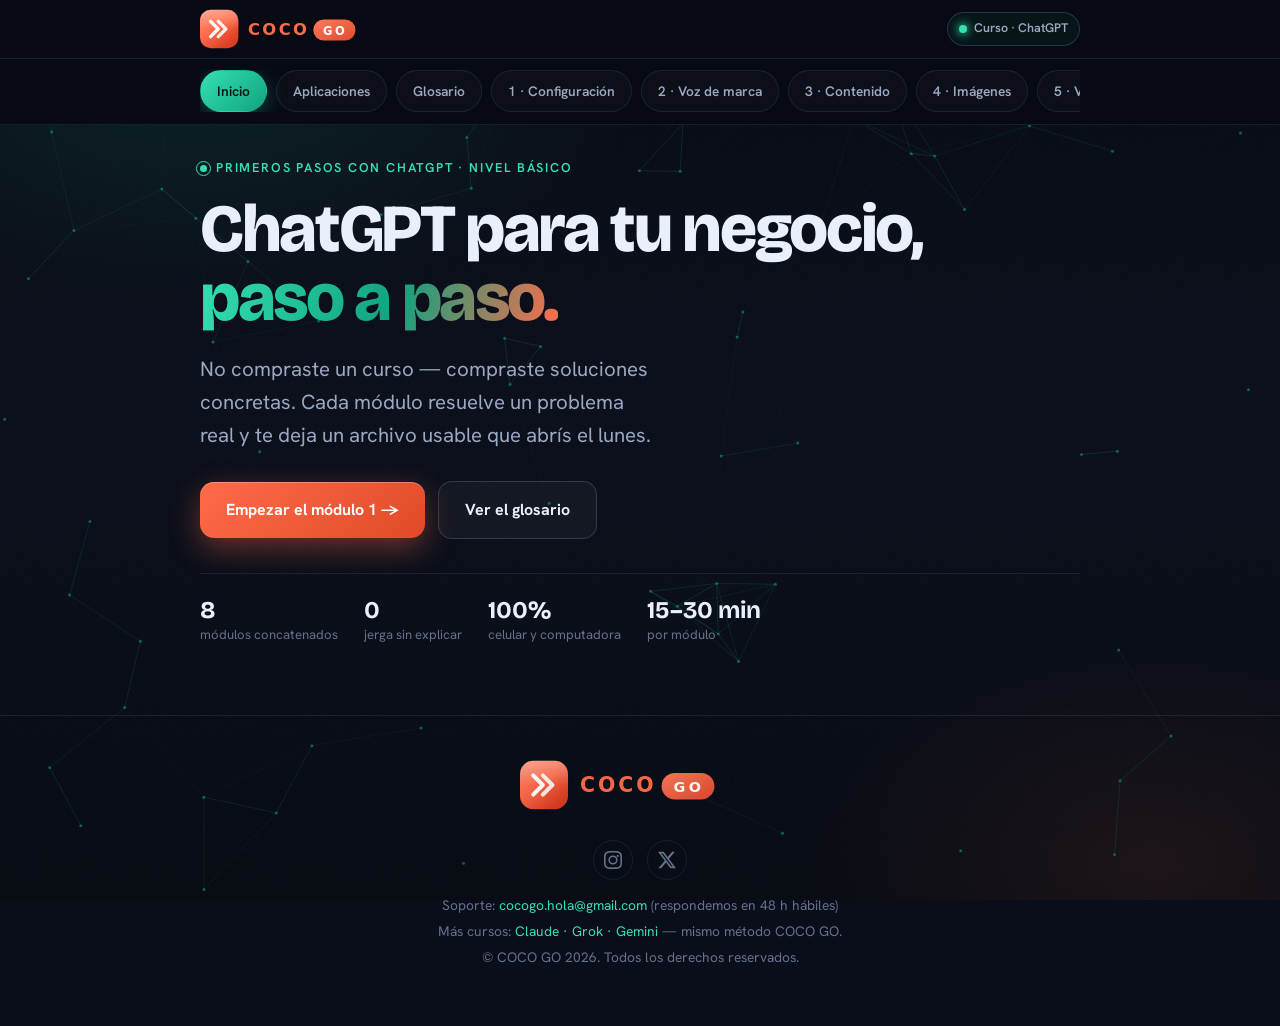
==== commit 177b51e5: "B6.2: checkbox 'completé el módulo' en M1-M8 + JS localStorage; Verificación refleja progreso real (" ====
--- a/guia-nueva/index.html
+++ b/guia-nueva/index.html
@@ -182,6 +182,23 @@
 .check .box{flex-shrink:0;width:24px;height:24px;border-radius:7px;border:1.5px solid var(--border-strong);display:grid;place-items:center;color:var(--theme-light);font-size:.9rem}
 .check p{font-size:.98rem;color:var(--text);margin:0}
 .check p small{display:block;color:var(--faint);font-size:.85rem}
+/* B6 — progreso */
+.check .box{transition:background .2s,border-color .2s,color .2s}
+.check:not(.done) .box{color:transparent;border-color:var(--border-strong);background:transparent}
+.check.done .box{color:var(--theme-light);border-color:rgba(var(--theme-rgb),.6);background:rgba(var(--theme-rgb),.14)}
+.modcheck{display:flex;align-items:center;gap:11px;margin-top:18px;padding:14px 18px;border:1px solid var(--border);border-radius:12px;background:rgba(var(--theme-rgb),.04);cursor:pointer;user-select:none;font-size:.95rem;font-weight:600;color:var(--text);transition:border-color .2s,background .2s}
+.modcheck:hover{border-color:rgba(var(--theme-rgb),.45)}
+.modcheck input{appearance:none;-webkit-appearance:none;margin:0;flex-shrink:0;width:24px;height:24px;border-radius:7px;border:1.5px solid var(--border-strong);display:grid;place-items:center;cursor:pointer;transition:background .2s,border-color .2s}
+.modcheck input::before{content:"✓";font-size:.9rem;font-weight:700;color:#fff;opacity:0;transition:opacity .15s}
+.modcheck input:checked{background:var(--theme);border-color:var(--theme)}
+.modcheck input:checked::before{opacity:1}
+.modcheck.done{border-color:rgba(var(--theme-rgb),.5);background:rgba(var(--theme-rgb),.08)}
+.progwrap{display:flex;align-items:center;gap:10px;padding:2px 0 8px}
+.progtrack{flex:1;height:6px;border-radius:999px;background:var(--border);overflow:hidden}
+.progfill{height:100%;width:0;border-radius:999px;background:var(--theme);transition:width .35s ease}
+.proglabel{font-size:.74rem;font-weight:700;color:var(--faint);white-space:nowrap;letter-spacing:.02em}
+.progwrap.complete .progfill{background:var(--theme-light)}
+.progwrap.complete .proglabel{color:var(--theme-light)}
 
 /* cross-sell */
 .next{margin-top:26px;background:radial-gradient(120% 140% at 100% 0%, rgba(var(--coral-rgb),.14), transparent 55%),linear-gradient(165deg,var(--surface),var(--surface-2));border:1px solid var(--border-strong);border-radius:20px;padding:28px;position:relative;overflow:hidden}
@@ -504,6 +521,11 @@
 
     <span class="entregable">📦 Entregable · 01-perfil — asistente configurado</span>
 
+    <label class="modcheck" data-mod="1">
+      <input type="checkbox" data-mod="1" aria-label="Completé el módulo 1">
+      <span>Completé el módulo 1 · Configuración</span>
+    </label>
+
     <div class="card" style="margin-top:20px;text-align:center;border-style:dashed">
       <p style="color:var(--faint);font-size:.9rem">¿Te sirvió este módulo o viste algo para mejorar? Contanos por Instagram —<br>
       <a href="https://instagram.com/cocogo" target="_blank" rel="noopener"><svg viewBox="0 0 24 24" aria-hidden="true" style="width:14px;height:14px;fill:currentColor;vertical-align:-2px;margin-right:3px"><path d="M12 2.16c3.2 0 3.58.01 4.85.07 1.17.05 1.8.25 2.23.41.56.22.96.48 1.38.9.42.42.68.82.9 1.38.16.43.36 1.06.41 2.23.06 1.27.07 1.65.07 4.85s-.01 3.58-.07 4.85c-.05 1.17-.25 1.8-.41 2.23-.22.56-.48.96-.9 1.38-.42.42-.82.68-1.38.9-.43.16-1.06.36-2.23.41-1.27.06-1.65.07-4.85.07s-3.58-.01-4.85-.07c-1.17-.05-1.8-.25-2.23-.41-.56-.22-.96-.48-1.38-.9-.42-.42-.68-.82-.9-1.38-.16-.43-.36-1.06-.41-2.23-.06-1.27-.07-1.65-.07-4.85s.01-3.58.07-4.85c.05-1.17.25-1.8.41-2.23.22-.56.48-.96.9-1.38.42-.42.82-.68 1.38-.9.43-.16 1.06-.36 2.23-.41C8.42 2.17 8.8 2.16 12 2.16Zm0 3.68A6.16 6.16 0 1 0 18.16 12 6.16 6.16 0 0 0 12 5.84ZM12 16a4 4 0 1 1 4-4 4 4 0 0 1-4 4Zm6.41-10.85a1.44 1.44 0 1 0 1.44 1.44 1.44 1.44 0 0 0-1.44-1.44Z"/></svg>@cocogo →</a></p>
@@ -601,6 +623,11 @@
 
     <span class="entregable">📦 Entregable · 02-voz-de-marca — identidad escrita</span>
 
+    <label class="modcheck" data-mod="2">
+      <input type="checkbox" data-mod="2" aria-label="Completé el módulo 2">
+      <span>Completé el módulo 2 · Voz de marca</span>
+    </label>
+
     <div class="card" style="margin-top:20px;text-align:center;border-style:dashed">
       <p style="color:var(--faint);font-size:.9rem">¿Te sirvió este módulo o viste algo para mejorar? Contanos por Instagram —<br>
       <a href="https://instagram.com/cocogo" target="_blank" rel="noopener"><svg viewBox="0 0 24 24" aria-hidden="true" style="width:14px;height:14px;fill:currentColor;vertical-align:-2px;margin-right:3px"><path d="M12 2.16c3.2 0 3.58.01 4.85.07 1.17.05 1.8.25 2.23.41.56.22.96.48 1.38.9.42.42.68.82.9 1.38.16.43.36 1.06.41 2.23.06 1.27.07 1.65.07 4.85s-.01 3.58-.07 4.85c-.05 1.17-.25 1.8-.41 2.23-.22.56-.48.96-.9 1.38-.42.42-.82.68-1.38.9-.43.16-1.06.36-2.23.41-1.27.06-1.65.07-4.85.07s-3.58-.01-4.85-.07c-1.17-.05-1.8-.25-2.23-.41-.56-.22-.96-.48-1.38-.9-.42-.42-.68-.82-.9-1.38-.16-.43-.36-1.06-.41-2.23-.06-1.27-.07-1.65-.07-4.85s.01-3.58.07-4.85c.05-1.17.25-1.8.41-2.23.22-.56.48-.96.9-1.38.42-.42.82-.68 1.38-.9.43-.16 1.06-.36 2.23-.41C8.42 2.17 8.8 2.16 12 2.16Zm0 3.68A6.16 6.16 0 1 0 18.16 12 6.16 6.16 0 0 0 12 5.84ZM12 16a4 4 0 1 1 4-4 4 4 0 0 1-4 4Zm6.41-10.85a1.44 1.44 0 1 0 1.44 1.44 1.44 1.44 0 0 0-1.44-1.44Z"/></svg>@cocogo →</a></p>
@@ -687,6 +714,11 @@
     </div>
 
     <span class="entregable">📦 Entregable · 03-calendario-[fecha] — semana de contenido resuelta</span>
+
+    <label class="modcheck" data-mod="3">
+      <input type="checkbox" data-mod="3" aria-label="Completé el módulo 3">
+      <span>Completé el módulo 3 · Contenido</span>
+    </label>
 
     <div class="card" style="margin-top:20px;text-align:center;border-style:dashed">
       <p style="color:var(--faint);font-size:.9rem">¿Te sirvió este módulo o viste algo para mejorar? Contanos por Instagram —<br>
@@ -773,6 +805,11 @@
 
     <span class="entregable">📦 Entregable · 04-imagenes — biblioteca visual de marca</span>
 
+    <label class="modcheck" data-mod="4">
+      <input type="checkbox" data-mod="4" aria-label="Completé el módulo 4">
+      <span>Completé el módulo 4 · Imágenes</span>
+    </label>
+
     <div class="card" style="margin-top:20px;text-align:center;border-style:dashed">
       <p style="color:var(--faint);font-size:.9rem">¿Te sirvió este módulo o viste algo para mejorar? Contanos por Instagram —<br>
       <a href="https://instagram.com/cocogo" target="_blank" rel="noopener"><svg viewBox="0 0 24 24" aria-hidden="true" style="width:14px;height:14px;fill:currentColor;vertical-align:-2px;margin-right:3px"><path d="M12 2.16c3.2 0 3.58.01 4.85.07 1.17.05 1.8.25 2.23.41.56.22.96.48 1.38.9.42.42.68.82.9 1.38.16.43.36 1.06.41 2.23.06 1.27.07 1.65.07 4.85s-.01 3.58-.07 4.85c-.05 1.17-.25 1.8-.41 2.23-.22.56-.48.96-.9 1.38-.42.42-.82.68-1.38.9-.43.16-1.06.36-2.23.41-1.27.06-1.65.07-4.85.07s-3.58-.01-4.85-.07c-1.17-.05-1.8-.25-2.23-.41-.56-.22-.96-.48-1.38-.9-.42-.42-.68-.82-.9-1.38-.16-.43-.36-1.06-.41-2.23-.06-1.27-.07-1.65-.07-4.85s.01-3.58.07-4.85c.05-1.17.25-1.8.41-2.23.22-.56.48-.96.9-1.38.42-.42.82-.68 1.38-.9.43-.16 1.06-.36 2.23-.41C8.42 2.17 8.8 2.16 12 2.16Zm0 3.68A6.16 6.16 0 1 0 18.16 12 6.16 6.16 0 0 0 12 5.84ZM12 16a4 4 0 1 1 4-4 4 4 0 0 1-4 4Zm6.41-10.85a1.44 1.44 0 1 0 1.44 1.44 1.44 1.44 0 0 0-1.44-1.44Z"/></svg>@cocogo →</a></p>
@@ -858,6 +895,11 @@
 
     <span class="entregable">📦 Entregable · 05-mensajes-venta — 5 plantillas + registro</span>
 
+    <label class="modcheck" data-mod="5">
+      <input type="checkbox" data-mod="5" aria-label="Completé el módulo 5">
+      <span>Completé el módulo 5 · Ventas</span>
+    </label>
+
     <div class="card" style="margin-top:20px;text-align:center;border-style:dashed">
       <p style="color:var(--faint);font-size:.9rem">¿Te sirvió este módulo o viste algo para mejorar? Contanos por Instagram —<br>
       <a href="https://instagram.com/cocogo" target="_blank" rel="noopener"><svg viewBox="0 0 24 24" aria-hidden="true" style="width:14px;height:14px;fill:currentColor;vertical-align:-2px;margin-right:3px"><path d="M12 2.16c3.2 0 3.58.01 4.85.07 1.17.05 1.8.25 2.23.41.56.22.96.48 1.38.9.42.42.68.82.9 1.38.16.43.36 1.06.41 2.23.06 1.27.07 1.65.07 4.85s-.01 3.58-.07 4.85c-.05 1.17-.25 1.8-.41 2.23-.22.56-.48.96-.9 1.38-.42.42-.82.68-1.38.9-.43.16-1.06.36-2.23.41-1.27.06-1.65.07-4.85.07s-3.58-.01-4.85-.07c-1.17-.05-1.8-.25-2.23-.41-.56-.22-.96-.48-1.38-.9-.42-.42-.68-.82-.9-1.38-.16-.43-.36-1.06-.41-2.23-.06-1.27-.07-1.65-.07-4.85s.01-3.58.07-4.85c.05-1.17.25-1.8.41-2.23.22-.56.48-.96.9-1.38.42-.42.82-.68 1.38-.9.43-.16 1.06-.36 2.23-.41C8.42 2.17 8.8 2.16 12 2.16Zm0 3.68A6.16 6.16 0 1 0 18.16 12 6.16 6.16 0 0 0 12 5.84ZM12 16a4 4 0 1 1 4-4 4 4 0 0 1-4 4Zm6.41-10.85a1.44 1.44 0 1 0 1.44 1.44 1.44 1.44 0 0 0-1.44-1.44Z"/></svg>@cocogo →</a></p>
@@ -951,6 +993,11 @@
 
     <span class="entregable">📦 Entregable · 06-flujos — 3 atajos operativos probados</span>
 
+    <label class="modcheck" data-mod="6">
+      <input type="checkbox" data-mod="6" aria-label="Completé el módulo 6">
+      <span>Completé el módulo 6 · Flujos</span>
+    </label>
+
     <div class="card" style="margin-top:20px;text-align:center;border-style:dashed">
       <p style="color:var(--faint);font-size:.9rem">¿Te sirvió este módulo o viste algo para mejorar? Contanos por Instagram —<br>
       <a href="https://instagram.com/cocogo" target="_blank" rel="noopener"><svg viewBox="0 0 24 24" aria-hidden="true" style="width:14px;height:14px;fill:currentColor;vertical-align:-2px;margin-right:3px"><path d="M12 2.16c3.2 0 3.58.01 4.85.07 1.17.05 1.8.25 2.23.41.56.22.96.48 1.38.9.42.42.68.82.9 1.38.16.43.36 1.06.41 2.23.06 1.27.07 1.65.07 4.85s-.01 3.58-.07 4.85c-.05 1.17-.25 1.8-.41 2.23-.22.56-.48.96-.9 1.38-.42.42-.82.68-1.38.9-.43.16-1.06.36-2.23.41-1.27.06-1.65.07-4.85.07s-3.58-.01-4.85-.07c-1.17-.05-1.8-.25-2.23-.41-.56-.22-.96-.48-1.38-.9-.42-.42-.68-.82-.9-1.38-.16-.43-.36-1.06-.41-2.23-.06-1.27-.07-1.65-.07-4.85s.01-3.58.07-4.85c.05-1.17.25-1.8.41-2.23.22-.56.48-.96.9-1.38.42-.42.82-.68 1.38-.9.43-.16 1.06-.36 2.23-.41C8.42 2.17 8.8 2.16 12 2.16Zm0 3.68A6.16 6.16 0 1 0 18.16 12 6.16 6.16 0 0 0 12 5.84ZM12 16a4 4 0 1 1 4-4 4 4 0 0 1-4 4Zm6.41-10.85a1.44 1.44 0 1 0 1.44 1.44 1.44 1.44 0 0 0-1.44-1.44Z"/></svg>@cocogo →</a></p>
@@ -1037,6 +1084,11 @@
     </div>
 
     <span class="entregable">📦 Entregable · 07-ficha-idea — decisión con datos, no con corazonada</span>
+
+    <label class="modcheck" data-mod="7">
+      <input type="checkbox" data-mod="7" aria-label="Completé el módulo 7">
+      <span>Completé el módulo 7 · Investigación</span>
+    </label>
 
     <div class="card" style="margin-top:20px;text-align:center;border-style:dashed">
       <p style="color:var(--faint);font-size:.9rem">¿Te sirvió este módulo o viste algo para mejorar? Contanos por Instagram —<br>
@@ -1165,6 +1217,11 @@
     </div>
 
     <span class="entregable">📦 Entregable · 08-manual-operacion — tu kit completo</span>
+
+    <label class="modcheck" data-mod="8">
+      <input type="checkbox" data-mod="8" aria-label="Completé el módulo 8">
+      <span>Completé el módulo 8 · Sistema</span>
+    </label>
 
     <div class="card" style="margin-top:20px;text-align:center;border-style:dashed">
       <p style="color:var(--faint);font-size:.9rem">¿Te sirvió este módulo o viste algo para mejorar? Contanos por Instagram —<br>
@@ -1513,6 +1570,41 @@
   try{document.execCommand('copy');cb();}catch(e){}
   document.body.removeChild(ta);
 }
+
+/* B6 — progreso de módulos (localStorage) */
+(function(){
+  var KEY='cocogo_progreso', TOTAL=8;
+  function load(){try{var v=JSON.parse(localStorage.getItem(KEY));return Array.isArray(v)?v.filter(function(n){return n>=1&&n<=TOTAL;}):[];}catch(e){return [];}}
+  function save(a){try{localStorage.setItem(KEY,JSON.stringify(a));}catch(e){}}
+  var done=load();
+  var inputs=document.querySelectorAll('.modcheck input[data-mod]');
+  if(!inputs.length) return;
+  var checks=document.querySelectorAll('#p-verif .check-list .check');
+  var fill=document.querySelector('.progfill');
+  var label=document.querySelector('.proglabel');
+  var pwrap=document.querySelector('.progwrap');
+  function render(){
+    inputs.forEach(function(inp){
+      var n=+inp.getAttribute('data-mod'), on=done.indexOf(n)>-1;
+      inp.checked=on;
+      inp.closest('.modcheck').classList.toggle('done',on);
+    });
+    checks.forEach(function(c,i){c.classList.toggle('done',done.indexOf(i+1)>-1);});
+    var pct=Math.round(done.length/TOTAL*100);
+    if(fill)fill.style.width=pct+'%';
+    if(label)label.textContent=done.length+'/'+TOTAL;
+    if(pwrap)pwrap.classList.toggle('complete',done.length>=TOTAL);
+  }
+  inputs.forEach(function(inp){
+    inp.addEventListener('change',function(){
+      var n=+inp.getAttribute('data-mod'), i=done.indexOf(n);
+      if(inp.checked&&i<0)done.push(n);
+      else if(!inp.checked&&i>-1)done.splice(i,1);
+      save(done);render();
+    });
+  });
+  render();
+})();
 </script>
 </body>
 </html>
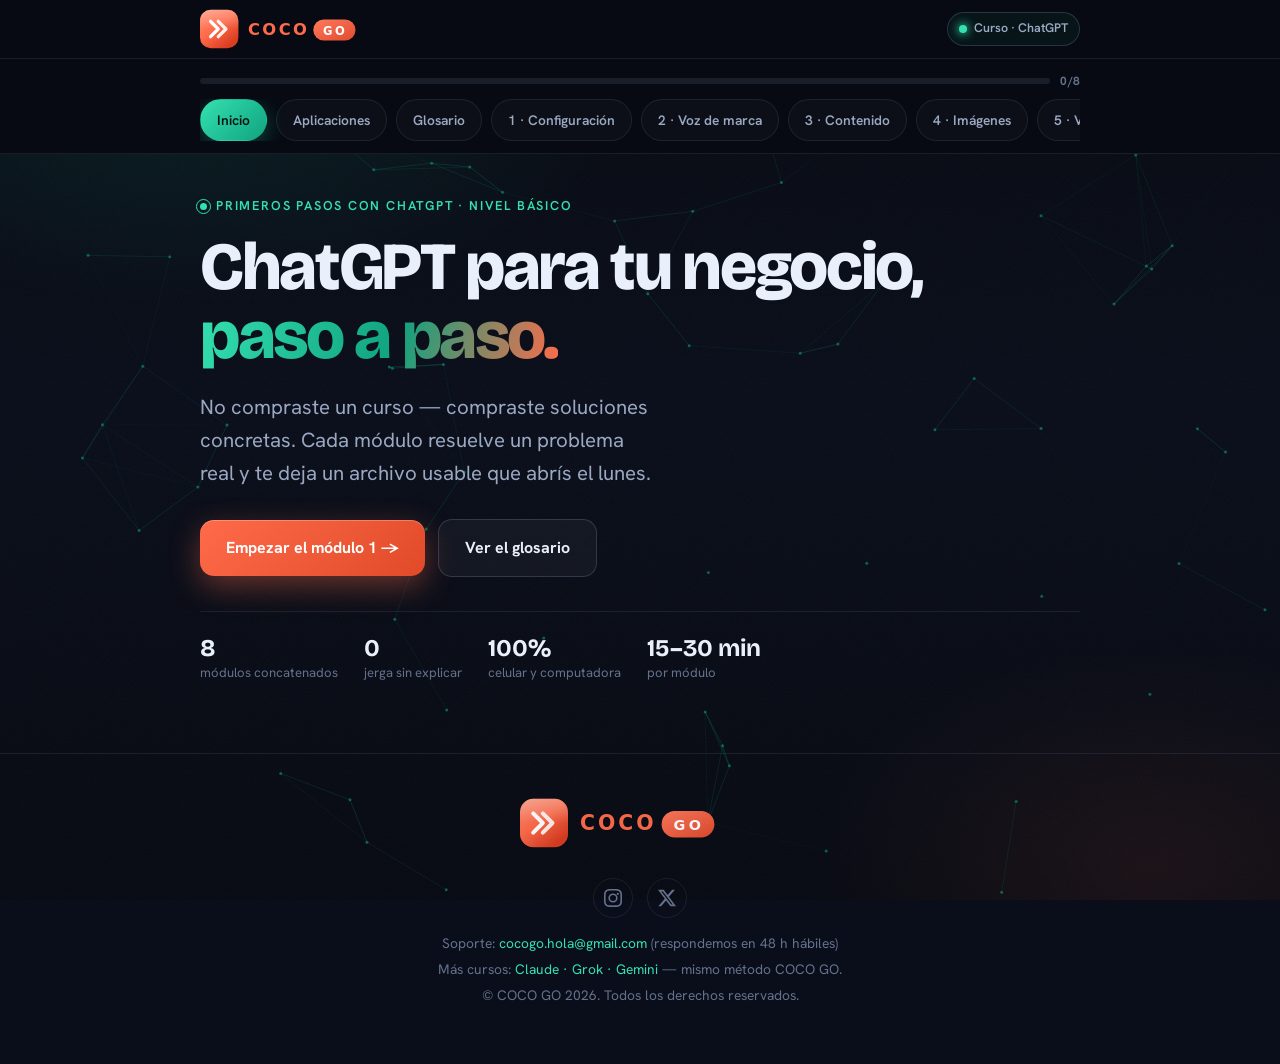
==== commit b3b8db74: "B6.3: barra de progreso N/8 sobre las pills (estado completo en theme-light) + ajuste padding-top ma" ====
--- a/guia-nueva/index.html
+++ b/guia-nueva/index.html
@@ -48,7 +48,7 @@
 .pill{flex-shrink:0;font-size:.86rem;font-weight:600;color:var(--muted);padding:9px 16px;border-radius:999px;border:1px solid var(--border);background:rgba(255,255,255,.025);cursor:pointer;white-space:nowrap;transition:all .22s;user-select:none}
 .pill:hover{color:var(--text);border-color:var(--border-strong)}
 
-main.wrap{padding-top:120px}
+main.wrap{padding-top:158px}
 /* panel visibility (13 tabs) */
 .panel{display:none;padding:34px 0 40px}
 #t-inicio:checked~main #p-inicio,
@@ -254,7 +254,12 @@
 </header>
 
 <nav class="modnav">
-  <div class="wrap"><div class="scroll">
+  <div class="wrap">
+    <div class="progwrap" role="progressbar" aria-valuemin="0" aria-valuemax="8" aria-valuenow="0" aria-label="Progreso del curso">
+      <div class="progtrack"><div class="progfill"></div></div>
+      <span class="proglabel">0/8</span>
+    </div>
+    <div class="scroll">
     <label class="pill p-inicio" for="t-inicio">Inicio</label>
     <label class="pill p-apps" for="t-apps">Aplicaciones</label>
     <label class="pill p-gloss" for="t-gloss">Glosario</label>
@@ -1593,7 +1598,7 @@
     var pct=Math.round(done.length/TOTAL*100);
     if(fill)fill.style.width=pct+'%';
     if(label)label.textContent=done.length+'/'+TOTAL;
-    if(pwrap)pwrap.classList.toggle('complete',done.length>=TOTAL);
+    if(pwrap){pwrap.classList.toggle('complete',done.length>=TOTAL);pwrap.setAttribute('aria-valuenow',done.length);}
   }
   inputs.forEach(function(inp){
     inp.addEventListener('change',function(){
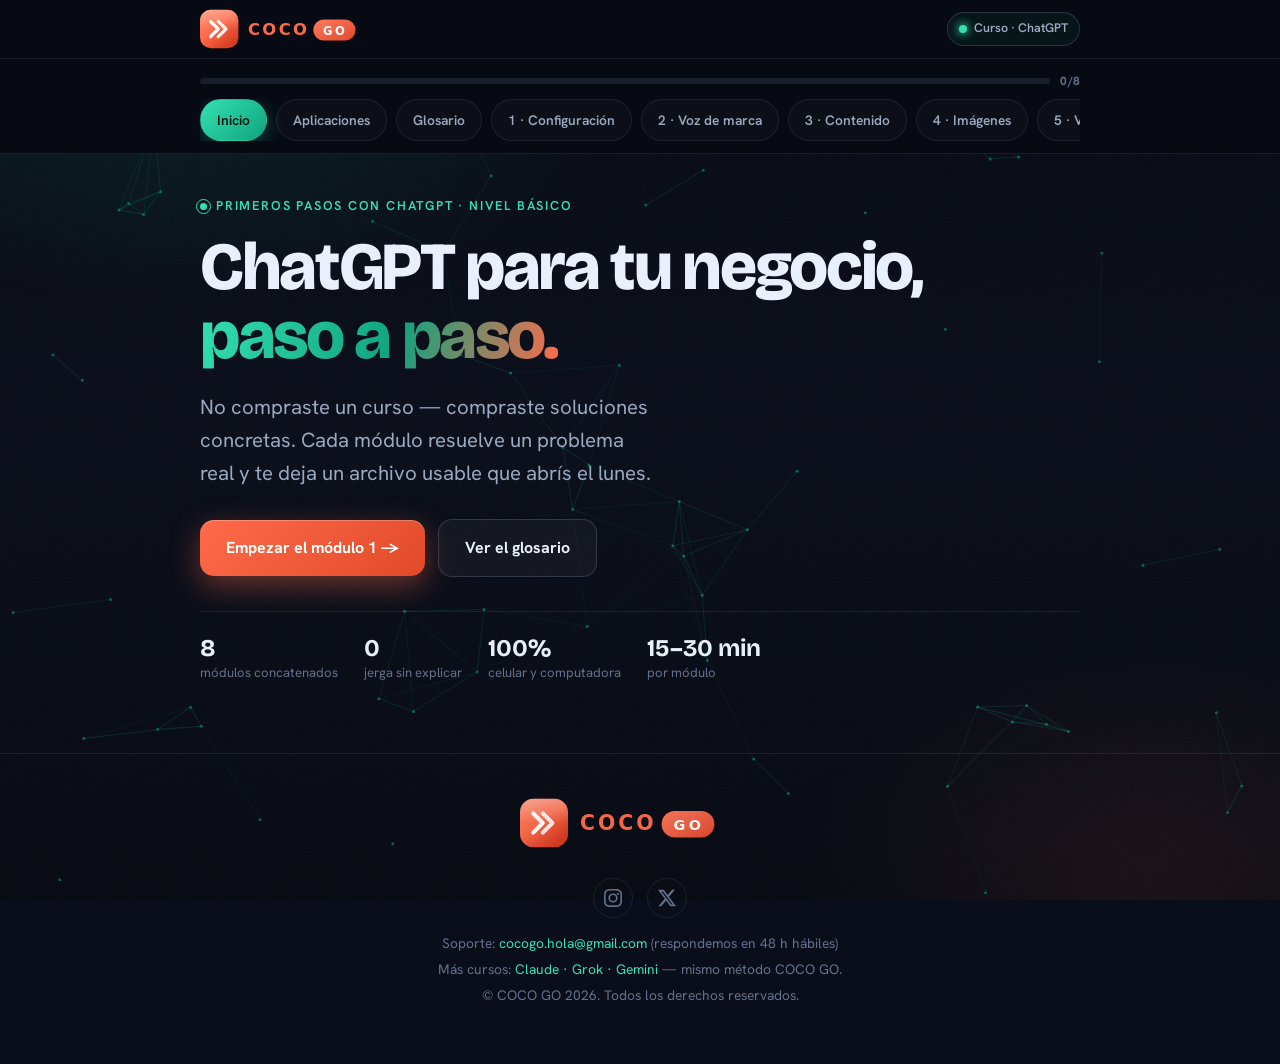
==== commit f39b9b24: "B7 ajustes Pablo: buscador del glosario arriba + mandato destacado de usar el glosario; en Bonus el " ====
--- a/guia-nueva/index.html
+++ b/guia-nueva/index.html
@@ -298,7 +298,10 @@
   <!-- ═══ GLOSARIO ═══ -->
   <section class="panel" id="p-gloss">
     <div class="sec-head"><span class="numchip" style="font-size:1.25rem">Aa</span><h2>Glosario · 22 conceptos clave</h2></div>
-    <p class="sec-sub">Antes de arrancar, leé el estándar de calidad y el mapa del kit. El glosario está para cuando una palabra te trabe.</p>
+    <p class="sec-sub">Antes de arrancar, leé el estándar de calidad y el mapa del kit (los tenés más abajo).</p>
+
+    <p style="font-weight:700;color:var(--theme-light);font-size:1.02rem;margin:4px 0 10px">👉 ¿Una palabra te traba en algún módulo? Buscala acá — son 22 conceptos explicados simple.</p>
+    <div class="gloss-search"><span>🔎</span><input id="gloss-q" placeholder="Buscar un término…" autocomplete="off"></div>
 
     <div class="card">
       <h3>📦 Tu kit al terminar — soluciones en archivos</h3>
@@ -324,8 +327,6 @@
         <li><strong>Repetible sin esta guía</strong> — sabés qué prompt usar y dónde está el entregable.</li>
       </ol>
     </div>
-
-    <div class="gloss-search"><span>🔎</span><input id="gloss-q" placeholder="Buscar un término…" autocomplete="off"></div>
 
     <div class="card" style="margin-bottom:14px">
       <h3>📩 Carta al alumno</h3>
@@ -1444,13 +1445,6 @@
       </div>
     </div>
 
-    <div class="next" style="margin-top:20px">
-      <div class="kicker">Explorá los otros modelos</div>
-      <h3>Claude · Grok · <span class="c">Gemini</span></h3>
-      <p>Cada IA tiene fortalezas distintas. Aprendelos con el mismo método COCO GO: prompts reales, entregables, sin jerga.</p>
-      <a class="go" href="#catalogo">Ver catálogo de cursos →</a>
-    </div>
-
     <div class="card" style="margin-top:20px">
       <h3>⚠️ 10 errores que arruinan tus prompts</h3>
       <ol>
@@ -1465,6 +1459,13 @@
         <li>No guardar los prompts que funcionaron</li>
         <li>Usar ChatGPT para decisiones legales o médicas</li>
       </ol>
+    </div>
+
+    <div class="next" style="margin-top:20px">
+      <div class="kicker">Explorá los otros modelos</div>
+      <h3>Claude · Grok · <span class="c">Gemini</span></h3>
+      <p>Cada IA tiene fortalezas distintas. Aprendelos con el mismo método COCO GO: prompts reales, entregables, sin jerga.</p>
+      <a class="go" href="#catalogo">Ver catálogo de cursos →</a>
     </div>
   </section>
 
